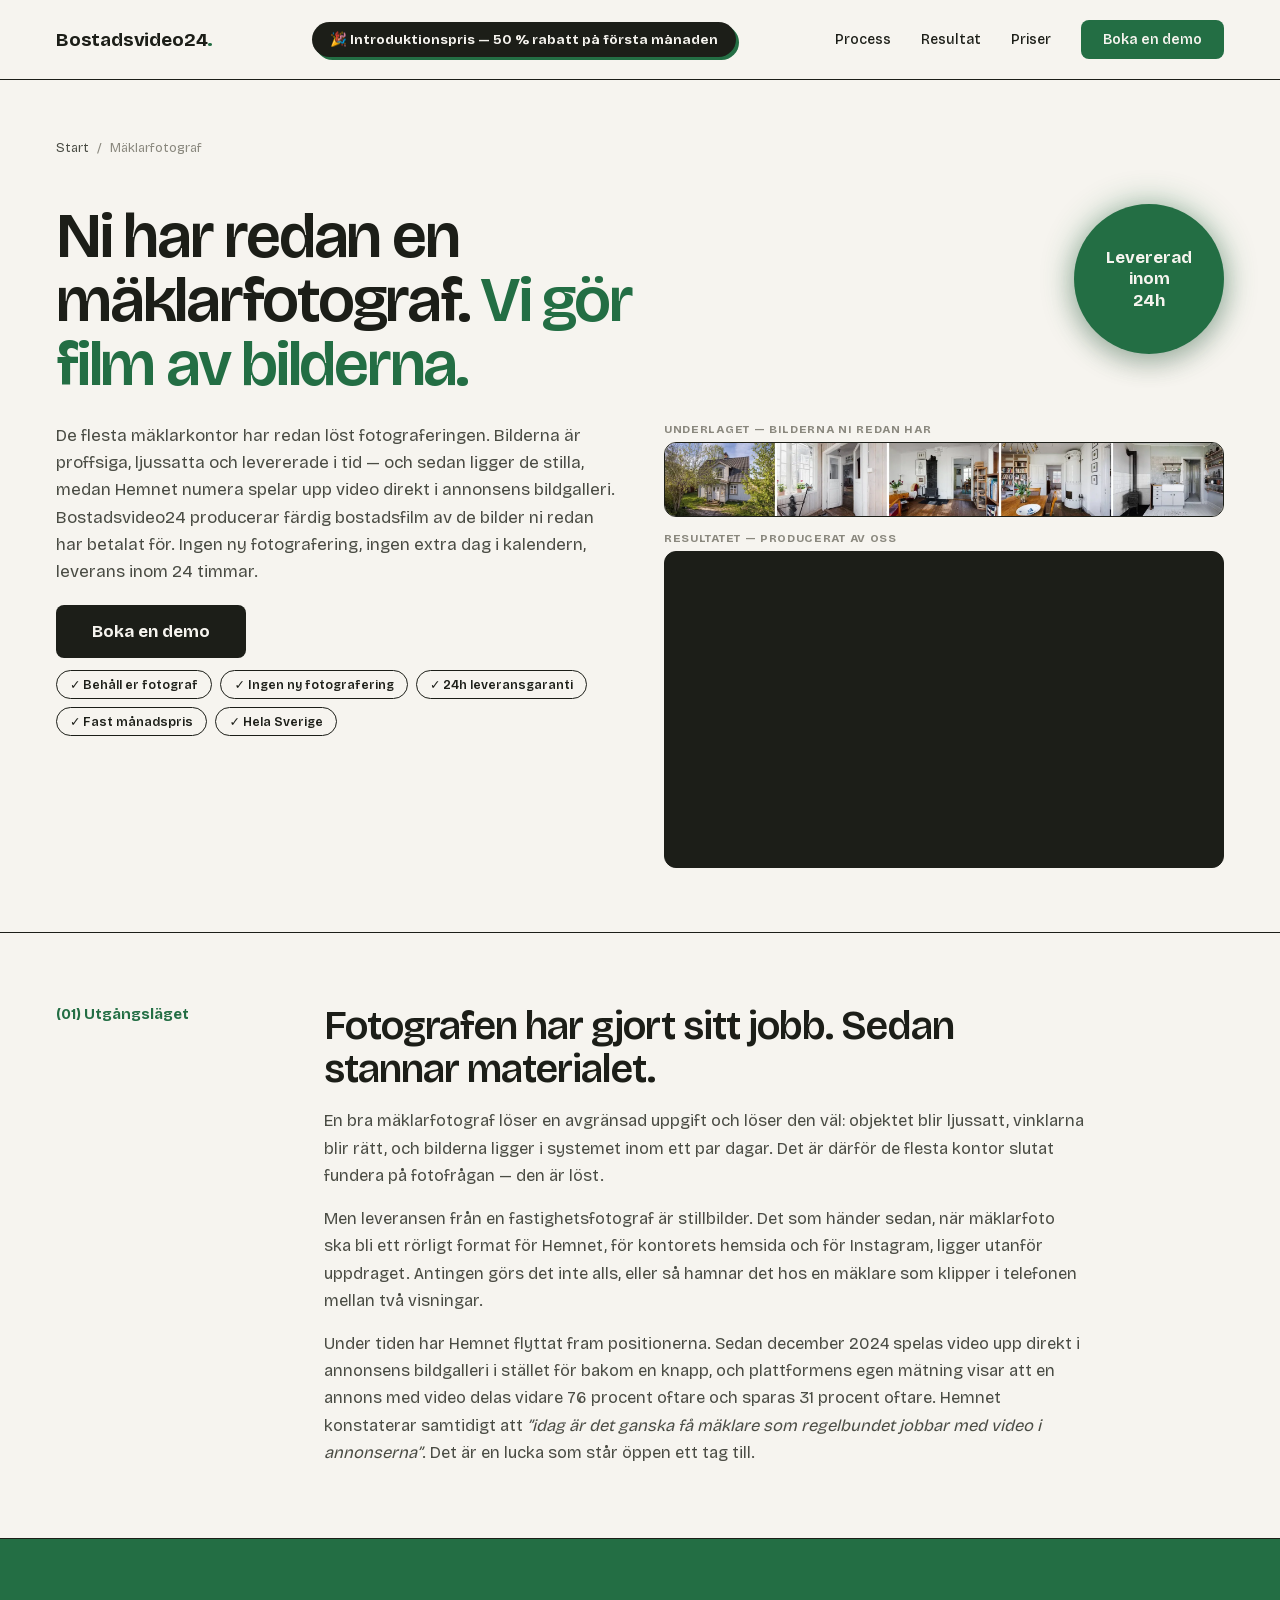
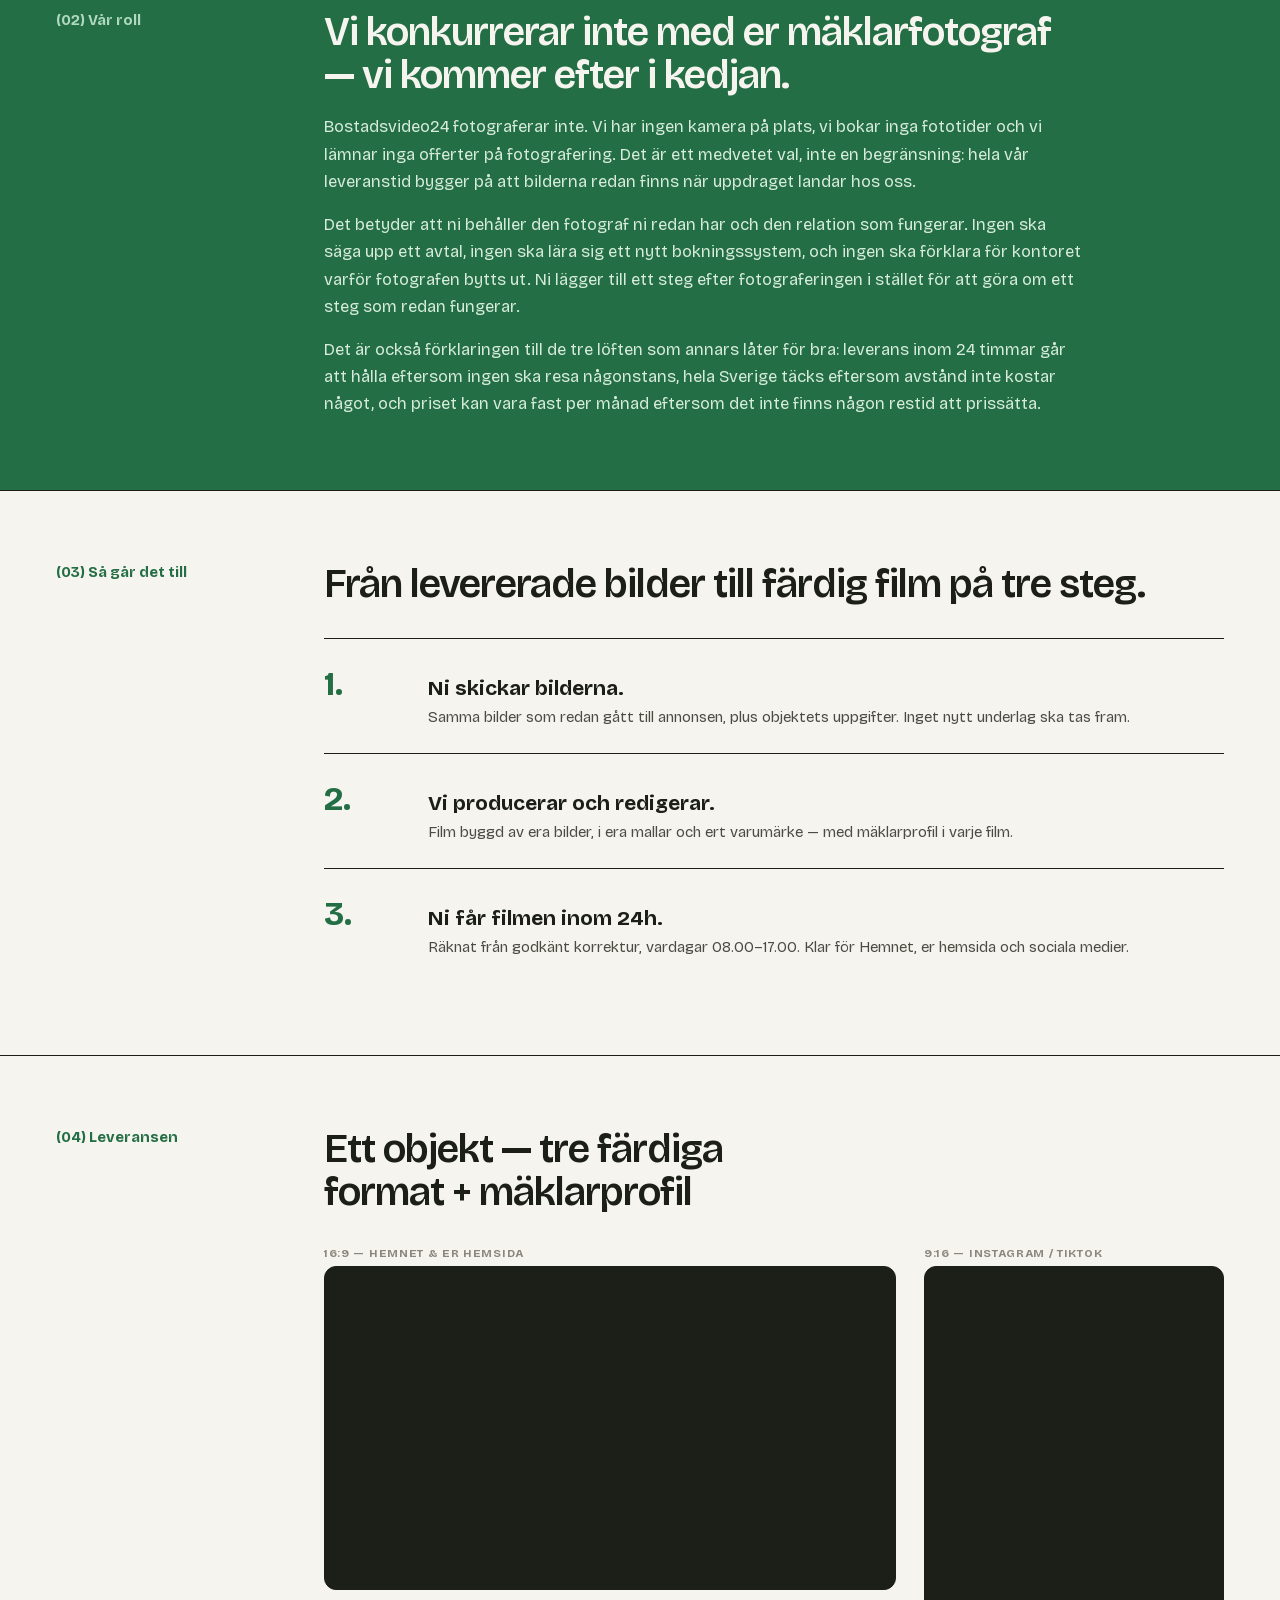
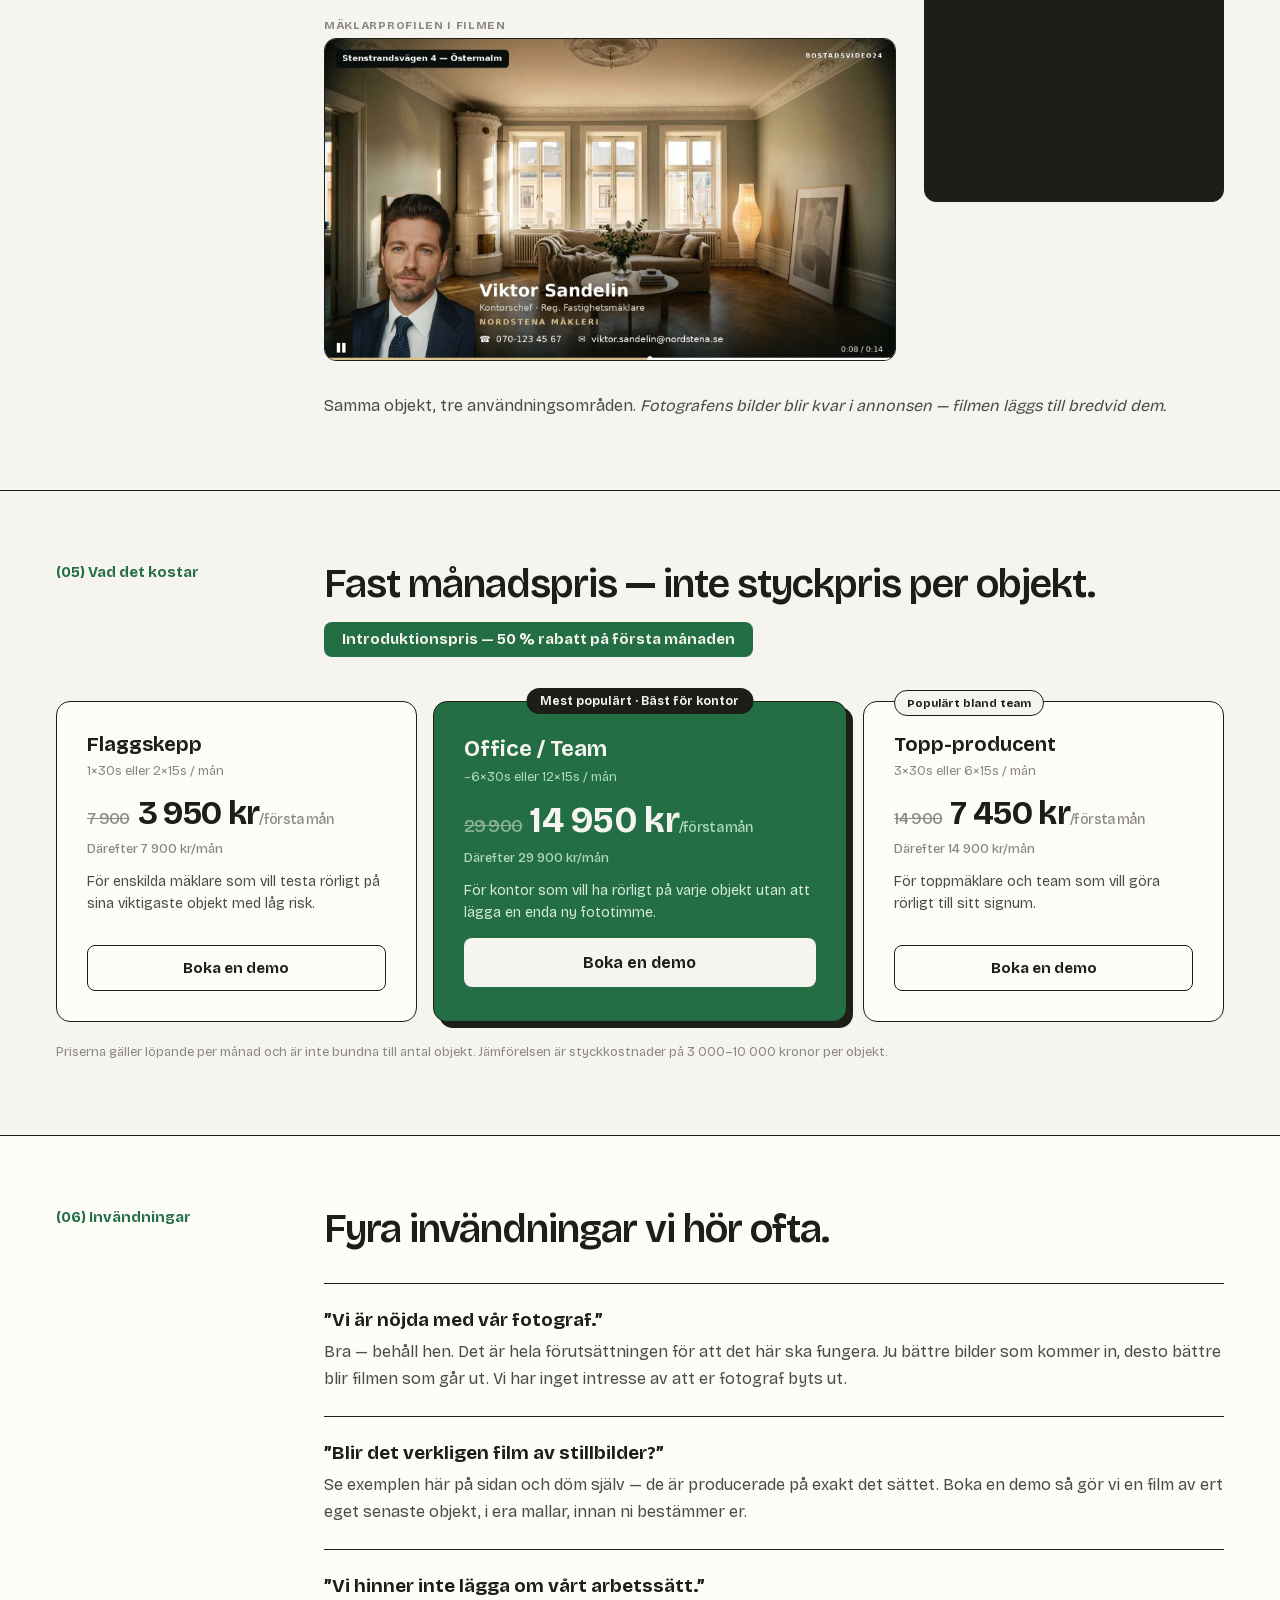
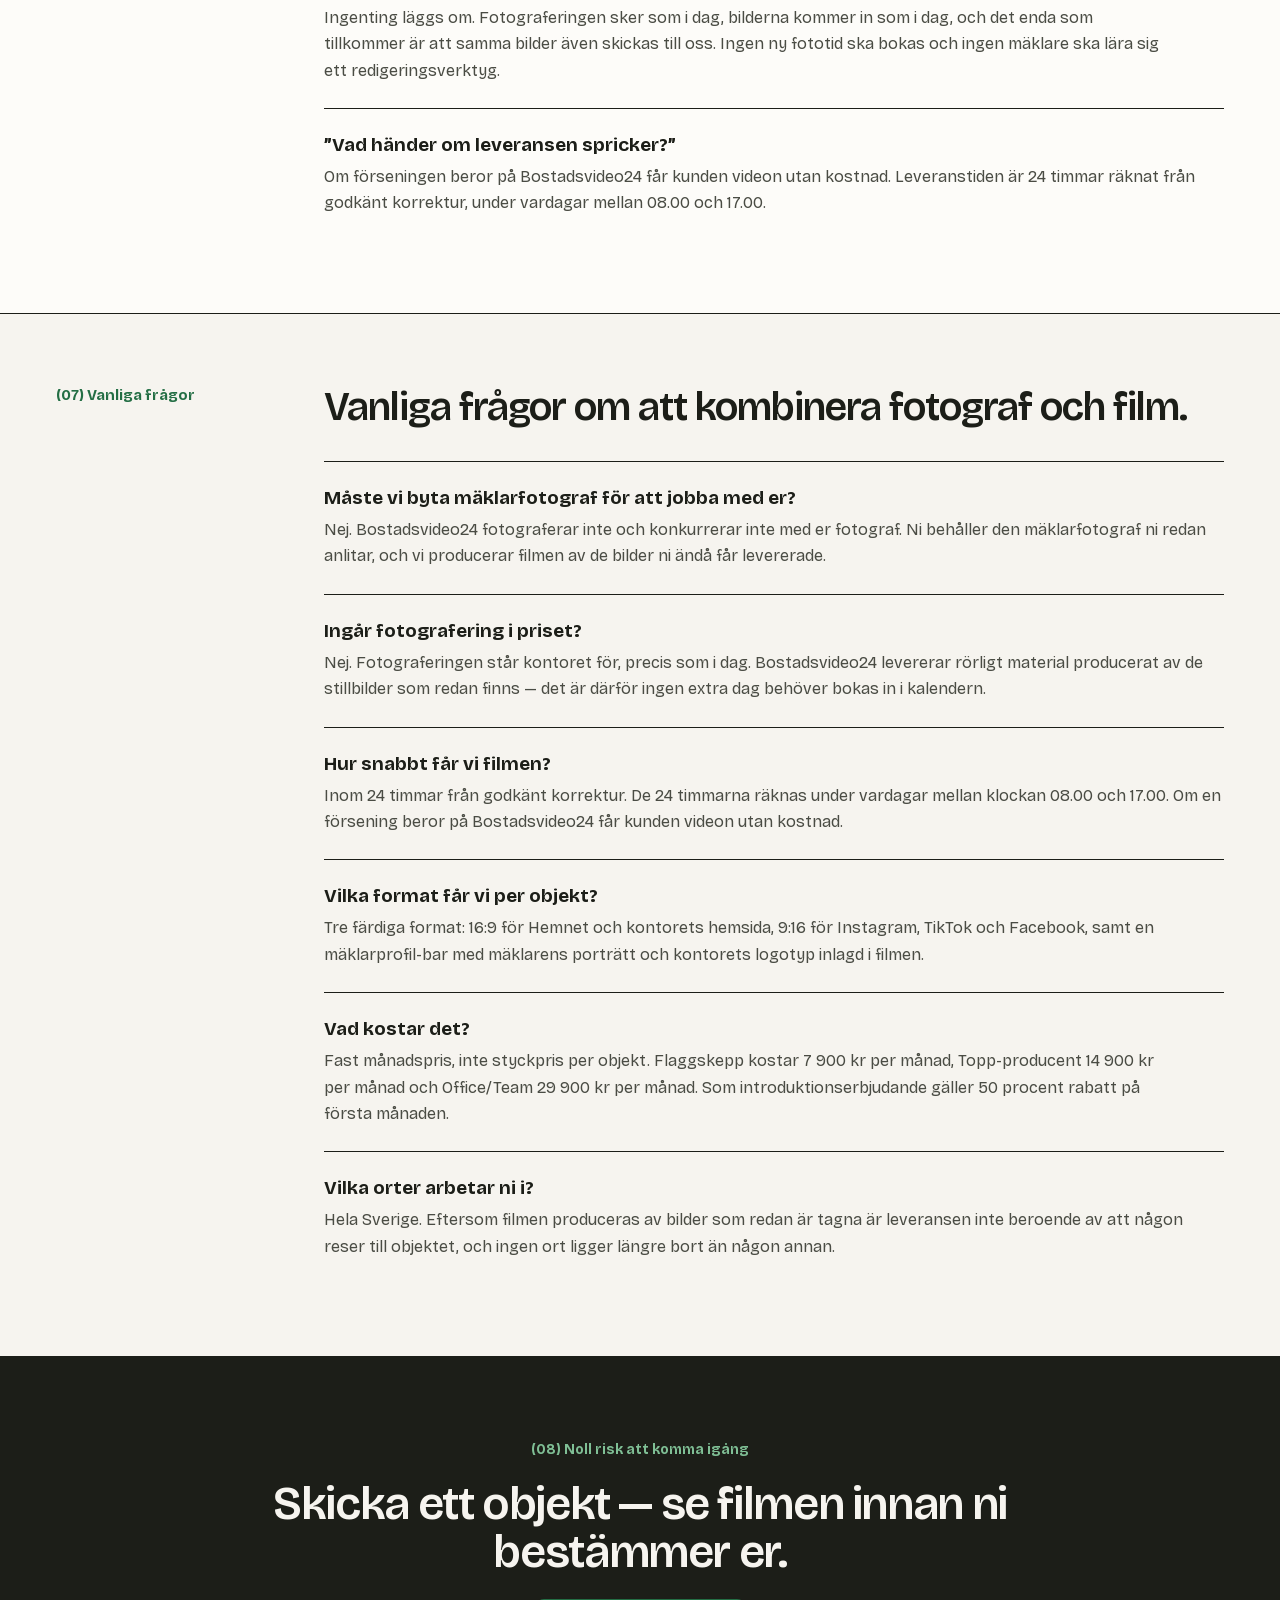
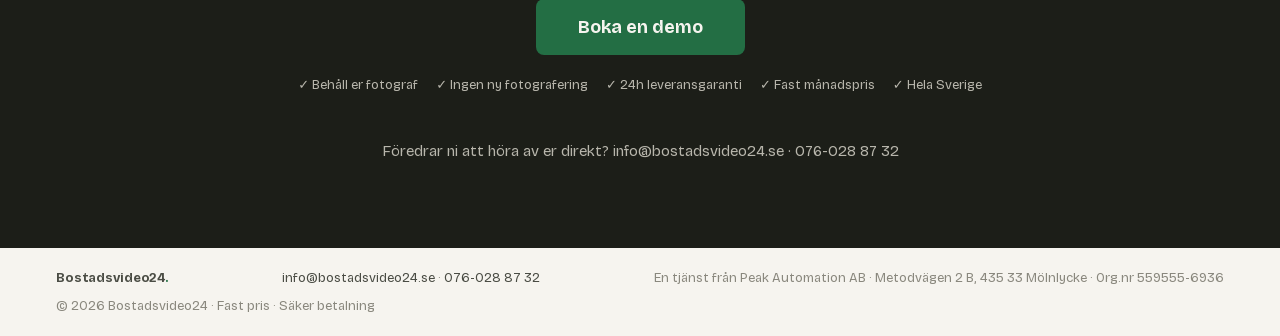
==== maklarfotograf.html @ 765101f7 "SEO- och AI-synlighetsarbete: upptäckbarhet, strukturerad data, ny tjänstesida Underlag: rapport 1-5" ====
<!DOCTYPE html>
<html lang="sv">
<head>
<meta charset="utf-8">
<meta name="viewport" content="width=device-width, initial-scale=1">
<title>Mäklarfotograf? Vi gör film av era bilder | Bostadsvideo24</title>
<meta name="description" content="Ni har redan en mäklarfotograf. Bostadsvideo24 gör färdig bostadsfilm av bilderna inom 24 timmar — 16:9 för Hemnet och 9:16 för sociala medier. Fast månadspris.">
<link rel="canonical" href="https://www.bostadsvideo24.se/maklarfotograf">
<meta property="og:type" content="website">
<meta property="og:locale" content="sv_SE">
<meta property="og:site_name" content="Bostadsvideo24">
<meta property="og:url" content="https://www.bostadsvideo24.se/maklarfotograf">
<meta property="og:title" content="Mäklarfotograf? Vi gör film av era bilder | Bostadsvideo24">
<meta property="og:description" content="Ni har redan en mäklarfotograf. Vi gör färdig bostadsfilm av bilderna inom 24 timmar — utan ny fotografering.">
<meta property="og:image" content="https://www.bostadsvideo24.se/assets/img/og.jpg">
<meta property="og:image:width" content="1200">
<meta property="og:image:height" content="630">
<meta property="og:image:alt" content="Bostadsvideo24 — bostadsvideo på 24 timmar, ert externa videoteam för mäklarkontor">
<meta name="twitter:card" content="summary_large_image">
<meta name="twitter:title" content="Mäklarfotograf? Vi gör film av era bilder | Bostadsvideo24">
<meta name="twitter:description" content="Ni har redan en mäklarfotograf. Vi gör färdig bostadsfilm av bilderna inom 24 timmar — utan ny fotografering.">
<meta name="twitter:image" content="https://www.bostadsvideo24.se/assets/img/og.jpg">
<link rel="icon" href="data:image/svg+xml,%3Csvg xmlns='http://www.w3.org/2000/svg' viewBox='0 0 32 32'%3E%3Crect width='32' height='32' rx='8' fill='%232e7d4f'/%3E%3Ctext x='16' y='22' font-family='sans-serif' font-size='14' font-weight='700' fill='%23f6f4ef' text-anchor='middle'%3E24%3C/text%3E%3C/svg%3E">
<link rel="preload" href="assets/fonts/bricolage-grotesque-latin.woff2" as="font" type="font/woff2" crossorigin>
<link rel="stylesheet" href="assets/css/style.css">
<script type="text/javascript">
(function (C, A, L) { let p = function (a, ar) { a.q.push(ar); }; let d = C.document; C.Cal = C.Cal || function () { let cal = C.Cal; let ar = arguments; if (!cal.loaded) { cal.ns = {}; cal.q = cal.q || []; d.head.appendChild(d.createElement("script")).src = A; cal.loaded = true; } if (ar[0] === L) { const api = function () { p(api, arguments); }; const namespace = ar[1]; api.q = api.q || []; if(typeof namespace === "string"){cal.ns[namespace] = cal.ns[namespace] || api;p(cal.ns[namespace], ar);p(cal, ["initNamespace", namespace]);} else p(cal, ar); return;} p(cal, ar); }; })(window, "https://app.cal.com/embed/embed.js", "init");
Cal("init", "strategimote-bostadsvideo24", {origin:"https://app.cal.com"});
Cal.config = Cal.config || {};
Cal.config.forwardQueryParams = true;
Cal.ns["strategimote-bostadsvideo24"]("ui", {"cssVarsPerTheme":{"light":{"cal-brand":"#241d7b"},"dark":{"cal-brand":"#fafafa"}},"hideEventTypeDetails":false,"layout":"month_view"});
</script>

<!--
  SIDANS SYFTE — läs innan du ändrar texten.

  Sidan tävlar om "mäklarfotograf" (50/mån), "fastighetsfotograf" (20),
  "fotograf mäklare" (10) och "mäklarfoto" (10) = 90 sökningar/mån. Högst CPC
  inom hela omfånget (6,09 kr) enligt rapport 2, och den enda bekräftat svaga
  SERP:en med rätt köpare: fem av nio organiska träffar är allmänfotografer
  som säljer bröllop och barnfoto med mäklarfoto som en rad i menyn.

  KRITISKT: Bostadsvideo24 fotograferar inte. Sidan får aldrig påstå
  motsatsen. Hela vinkeln är att kunden BEHÅLLER sin fotograf och att vi
  kommer efter i kedjan. Det är det som gör att vi kan ranka på ordet utan
  att bygga en tratt mot en tjänst som inte finns.
-->
<script type="application/ld+json">
{
  "@context": "https://schema.org",
  "@graph": [
    {
      "@type": "WebPage",
      "@id": "https://www.bostadsvideo24.se/maklarfotograf#webpage",
      "url": "https://www.bostadsvideo24.se/maklarfotograf",
      "name": "Mäklarfotograf? Vi gör film av era bilder",
      "description": "Bostadsvideo24 producerar bostadsfilm av de bilder mäklarkontorets egen fotograf redan levererat. Ingen ny fotografering, leverans inom 24 timmar.",
      "isPartOf": { "@id": "https://www.bostadsvideo24.se/#website" },
      "about": { "@id": "https://www.bostadsvideo24.se/maklarfotograf#service" },
      "inLanguage": "sv-SE"
    },
    {
      "@type": "BreadcrumbList",
      "@id": "https://www.bostadsvideo24.se/maklarfotograf#breadcrumb",
      "itemListElement": [
        { "@type": "ListItem", "position": 1, "name": "Start", "item": "https://www.bostadsvideo24.se/" },
        { "@type": "ListItem", "position": 2, "name": "Mäklarfotograf", "item": "https://www.bostadsvideo24.se/maklarfotograf" }
      ]
    },
    {
      "@type": "Service",
      "@id": "https://www.bostadsvideo24.se/maklarfotograf#service",
      "name": "Bostadsfilm av befintliga mäklarbilder",
      "serviceType": "Videoproduktion från stillbilder för mäklarkontor",
      "description": "Bostadsvideo24 producerar färdig bostadsfilm av de professionella stillbilder mäklarkontorets egen mäklarfotograf redan levererat. Ingen ny fotografering krävs och kontoret behåller sin nuvarande fotograf. Leverans inom 24 timmar i tre format: 16:9 för Hemnet och hemsida, 9:16 för Instagram, TikTok och Facebook, samt mäklarprofil i filmen.",
      "provider": { "@id": "https://www.bostadsvideo24.se/#organization" },
      "areaServed": { "@type": "Country", "name": "Sverige" },
      "audience": { "@type": "BusinessAudience", "name": "Mäklarkontor och fastighetsmäklare" }
    },
    {
      "@type": "FAQPage",
      "@id": "https://www.bostadsvideo24.se/maklarfotograf#faq",
      "isPartOf": { "@id": "https://www.bostadsvideo24.se/maklarfotograf#webpage" },
      "mainEntity": [
        {
          "@type": "Question",
          "name": "Måste vi byta mäklarfotograf för att jobba med er?",
          "acceptedAnswer": {
            "@type": "Answer",
            "text": "Nej. Bostadsvideo24 fotograferar inte och konkurrerar inte med er fotograf. Ni behåller den mäklarfotograf ni redan anlitar, och vi producerar filmen av de bilder ni ändå får levererade."
          }
        },
        {
          "@type": "Question",
          "name": "Ingår fotografering i priset?",
          "acceptedAnswer": {
            "@type": "Answer",
            "text": "Nej. Fotograferingen står kontoret för, precis som i dag. Bostadsvideo24 levererar rörligt material producerat av de stillbilder som redan finns — det är därför ingen extra dag behöver bokas in i kalendern."
          }
        },
        {
          "@type": "Question",
          "name": "Hur snabbt får vi filmen?",
          "acceptedAnswer": {
            "@type": "Answer",
            "text": "Inom 24 timmar från godkänt korrektur. De 24 timmarna räknas under vardagar mellan klockan 08.00 och 17.00. Om en försening beror på Bostadsvideo24 får kunden videon utan kostnad."
          }
        },
        {
          "@type": "Question",
          "name": "Vilka format får vi per objekt?",
          "acceptedAnswer": {
            "@type": "Answer",
            "text": "Tre färdiga format: 16:9 för Hemnet och kontorets hemsida, 9:16 för Instagram, TikTok och Facebook, samt en mäklarprofil-bar med mäklarens porträtt och kontorets logotyp inlagd i filmen."
          }
        },
        {
          "@type": "Question",
          "name": "Vad kostar det?",
          "acceptedAnswer": {
            "@type": "Answer",
            "text": "Fast månadspris, inte styckpris per objekt. Flaggskepp kostar 7 900 kr per månad, Topp-producent 14 900 kr per månad och Office/Team 29 900 kr per månad. Som introduktionserbjudande gäller 50 procent rabatt på första månaden."
          }
        },
        {
          "@type": "Question",
          "name": "Vilka orter arbetar ni i?",
          "acceptedAnswer": {
            "@type": "Answer",
            "text": "Hela Sverige. Eftersom filmen produceras av bilder som redan är tagna är leveransen inte beroende av att någon reser till objektet, och ingen ort ligger längre bort än någon annan."
          }
        }
      ]
    }
  ]
}
</script>
</head>
<body>

<div class="page">

  <nav class="nav">
    <a href="/" class="logo">Bostadsvideo24<span class="logo-dot">.</span></a>
    <a href="/#priser" class="nav-banner">🎉 Introduktionspris — 50 % rabatt på första månaden</a>
    <div class="nav-links">
      <a href="/#process">Process</a><a href="/#resultat">Resultat</a><a href="/#priser">Priser</a>
      <a href="#boka" class="btn-nav"
         data-cal-link="stefan-vikstrom-peakmarketing/strategimote-bostadsvideo24"
         data-cal-namespace="strategimote-bostadsvideo24"
         data-cal-config='{"layout":"month_view","useSlotsViewOnSmallScreen":"true"}'>Boka en demo</a>
    </div>
  </nav>

  <!-- Hero -->
  <header class="hero">
    <div class="hero-inner">
      <nav class="crumbs" aria-label="Brödsmulor">
        <a href="/">Start</a> <span aria-hidden="true">/</span> <span>Mäklarfotograf</span>
      </nav>
      <div class="hero-top">
        <h1>Ni har redan en mäklarfotograf. <em>Vi gör film av bilderna.</em></h1>
        <div class="badge-24h">Levererad<br>inom<br>24h</div>
      </div>
      <div class="hero-grid">
        <div class="hero-copy">
          <p class="hero-lead">De flesta mäklarkontor har redan löst fotograferingen. Bilderna är proffsiga, ljussatta och levererade i tid — och sedan ligger de stilla, medan Hemnet numera spelar upp video direkt i annonsens bildgalleri. Bostadsvideo24 producerar färdig bostadsfilm av de bilder ni redan har betalat för. Ingen ny fotografering, ingen extra dag i kalendern, leverans inom 24 timmar.</p>
          <div class="hero-cta">
            <a href="#boka" class="btn-primary"
               data-cal-link="stefan-vikstrom-peakmarketing/strategimote-bostadsvideo24"
               data-cal-namespace="strategimote-bostadsvideo24"
               data-cal-config='{"layout":"month_view","useSlotsViewOnSmallScreen":"true"}'>Boka en demo</a>
            <div class="chip-row">
              <span class="chip">✓ Behåll er fotograf</span>
              <span class="chip">✓ Ingen ny fotografering</span>
              <span class="chip">✓ 24h leveransgaranti</span>
              <span class="chip">✓ Fast månadspris</span>
              <span class="chip">✓ Hela Sverige</span>
            </div>
          </div>
        </div>
        <div class="hero-media">
          <div class="media-stack">
            <span class="media-label">Underlaget — bilderna ni redan har</span>
            <picture>
              <source srcset="assets/img/stillbilder-underlag.webp" type="image/webp">
              <img src="assets/img/stillbilder-underlag.jpg" alt="Stillbilder från en mäklarfotograf, underlaget videon skapas av" class="media-img" width="3048" height="400" fetchpriority="high" decoding="async">
            </picture>
          </div>
          <div class="media-stack">
            <span class="media-label">Resultatet — producerat av oss</span>
            <div class="media-frame">
              <iframe src="https://iframe.mediadelivery.net/embed/699355/479fa1cf-1cf2-4050-913b-e73dc4c1669e" allow="autoplay; fullscreen; picture-in-picture; encrypted-media" allowfullscreen title="Bostadsfilm producerad av stillbilder — exempel" loading="lazy"></iframe>
            </div>
          </div>
        </div>
      </div>
    </div>
  </header>

  <!-- (01) Utgångsläget -->
  <section class="section section-grid">
    <span class="section-label">(01) Utgångsläget</span>
    <div class="section-body">
      <h2>Fotografen har gjort sitt jobb. Sedan stannar materialet.</h2>
      <p class="section-text">En bra mäklarfotograf löser en avgränsad uppgift och löser den väl: objektet blir ljussatt, vinklarna blir rätt, och bilderna ligger i systemet inom ett par dagar. Det är därför de flesta kontor slutat fundera på fotofrågan — den är löst.</p>
      <p class="section-text">Men leveransen från en fastighetsfotograf är stillbilder. Det som händer sedan, när mäklarfoto ska bli ett rörligt format för Hemnet, för kontorets hemsida och för Instagram, ligger utanför uppdraget. Antingen görs det inte alls, eller så hamnar det hos en mäklare som klipper i telefonen mellan två visningar.</p>
      <p class="section-text">Under tiden har Hemnet flyttat fram positionerna. Sedan december 2024 spelas video upp direkt i annonsens bildgalleri i stället för bakom en knapp, och plattformens egen mätning visar att en annons med video delas vidare 76 procent oftare och sparas 31 procent oftare. Hemnet konstaterar samtidigt att <em>”idag är det ganska få mäklare som regelbundet jobbar med video i annonserna”</em>. Det är en lucka som står öppen ett tag till.</p>
    </div>
  </section>

  <!-- (02) Vår roll -->
  <section class="section section-grid section--solution">
    <span class="section-label">(02) Vår roll</span>
    <div class="section-body">
      <h2>Vi konkurrerar inte med er mäklarfotograf — vi kommer efter i kedjan.</h2>
      <p class="section-text">Bostadsvideo24 fotograferar inte. Vi har ingen kamera på plats, vi bokar inga fototider och vi lämnar inga offerter på fotografering. Det är ett medvetet val, inte en begränsning: hela vår leveranstid bygger på att bilderna redan finns när uppdraget landar hos oss.</p>
      <p class="section-text">Det betyder att ni behåller den fotograf ni redan har och den relation som fungerar. Ingen ska säga upp ett avtal, ingen ska lära sig ett nytt bokningssystem, och ingen ska förklara för kontoret varför fotografen bytts ut. Ni lägger till ett steg efter fotograferingen i stället för att göra om ett steg som redan fungerar.</p>
      <p class="section-text">Det är också förklaringen till de tre löften som annars låter för bra: leverans inom 24 timmar går att hålla eftersom ingen ska resa någonstans, hela Sverige täcks eftersom avstånd inte kostar något, och priset kan vara fast per månad eftersom det inte finns någon restid att prissätta.</p>
    </div>
  </section>

  <!-- (03) Så går det till -->
  <section id="process" class="section">
    <div class="section-grid">
      <span class="section-label">(03) Så går det till</span>
      <div class="steps">
        <h2>Från levererade bilder till färdig film på tre steg.</h2>
        <div>
          <div class="step"><span class="step-num">1.</span><div><h3>Ni skickar bilderna.</h3><p>Samma bilder som redan gått till annonsen, plus objektets uppgifter. Inget nytt underlag ska tas fram.</p></div></div>
          <div class="step"><span class="step-num">2.</span><div><h3>Vi producerar och redigerar.</h3><p>Film byggd av era bilder, i era mallar och ert varumärke — med mäklarprofil i varje film.</p></div></div>
          <div class="step"><span class="step-num">3.</span><div><h3>Ni får filmen inom 24h.</h3><p>Räknat från godkänt korrektur, vardagar 08.00–17.00. Klar för Hemnet, er hemsida och sociala medier.</p></div></div>
        </div>
      </div>
    </div>
  </section>

  <!-- (04) Leveransen -->
  <section class="section">
    <div class="section-grid">
      <span class="section-label">(04) Leveransen</span>
      <div class="kit-body">
        <h2>Ett objekt — tre färdiga format + mäklarprofil</h2>
        <div class="kit-grid">
          <div class="kit-col">
            <div class="media-stack">
              <span class="media-label">16:9 — Hemnet &amp; er hemsida</span>
              <div class="media-frame">
                <iframe src="https://iframe.mediadelivery.net/embed/699355/479fa1cf-1cf2-4050-913b-e73dc4c1669e" allow="autoplay; fullscreen; picture-in-picture; encrypted-media" allowfullscreen title="16:9 — Hemnet och hemsida" loading="lazy"></iframe>
              </div>
            </div>
            <div class="media-stack">
              <span class="media-label">Mäklarprofilen i filmen</span>
              <picture>
                <source srcset="assets/img/maklarprofil-exempel.webp" type="image/webp">
                <img src="assets/img/maklarprofil-exempel.jpg" alt="Mäklarprofil i videon — exempel med profil-bar" class="media-img" width="1920" height="1080" loading="lazy" decoding="async">
              </picture>
            </div>
          </div>
          <div class="media-stack">
            <span class="media-label">9:16 — Instagram / TikTok</span>
            <div class="media-frame media-frame--vertical">
              <iframe src="https://iframe.mediadelivery.net/embed/699355/17a2db2c-a9d0-4f64-8f5c-353f22dd0bba" allow="autoplay; fullscreen; picture-in-picture; encrypted-media" allowfullscreen title="9:16 — Instagram och TikTok" loading="lazy"></iframe>
            </div>
          </div>
        </div>
        <p class="kit-note">Samma objekt, tre användningsområden. <em>Fotografens bilder blir kvar i annonsen — filmen läggs till bredvid dem.</em></p>
      </div>
    </div>
  </section>

  <!-- (05) Priser -->
  <section id="priser" class="section">
    <div class="section-grid pricing-head">
      <span class="section-label">(05) Vad det kostar</span>
      <h2>Fast månadspris — inte styckpris per objekt.<br><span class="offer-pill">Introduktionspris — 50 % rabatt på första månaden</span></h2>
    </div>
    <div class="pricing-grid">
      <div class="price-card">
        <div><h3>Flaggskepp</h3><span class="price-sub">1×30s eller 2×15s / mån</span></div>
        <div class="price-value"><span class="price-old">7 900</span>3 950 kr<span class="price-period">/första mån</span></div>
        <p class="price-then">Därefter 7 900 kr/mån</p>
        <p class="price-desc">För enskilda mäklare som vill testa rörligt på sina viktigaste objekt med låg risk.</p>
        <a href="#boka" class="btn-outline"
           data-cal-link="stefan-vikstrom-peakmarketing/strategimote-bostadsvideo24"
           data-cal-namespace="strategimote-bostadsvideo24"
           data-cal-config='{"layout":"month_view","useSlotsViewOnSmallScreen":"true"}'>Boka en demo</a>
      </div>
      <div class="price-card price-card--featured">
        <span class="featured-tag">Mest populärt · Bäst för kontor</span>
        <div><h3>Office / Team</h3><span class="price-sub">~6×30s eller 12×15s / mån</span></div>
        <div class="price-value"><span class="price-old">29 900</span>14 950 kr<span class="price-period">/första mån</span></div>
        <p class="price-then">Därefter 29 900 kr/mån</p>
        <p class="price-desc">För kontor som vill ha rörligt på varje objekt utan att lägga en enda ny fototimme.</p>
        <a href="#boka" class="btn-featured"
           data-cal-link="stefan-vikstrom-peakmarketing/strategimote-bostadsvideo24"
           data-cal-namespace="strategimote-bostadsvideo24"
           data-cal-config='{"layout":"month_view","useSlotsViewOnSmallScreen":"true"}'>Boka en demo</a>
      </div>
      <div class="price-card">
        <span class="price-tag">Populärt bland team</span>
        <div><h3>Topp-producent</h3><span class="price-sub">3×30s eller 6×15s / mån</span></div>
        <div class="price-value"><span class="price-old">14 900</span>7 450 kr<span class="price-period">/första mån</span></div>
        <p class="price-then">Därefter 14 900 kr/mån</p>
        <p class="price-desc">För toppmäklare och team som vill göra rörligt till sitt signum.</p>
        <a href="#boka" class="btn-outline"
           data-cal-link="stefan-vikstrom-peakmarketing/strategimote-bostadsvideo24"
           data-cal-namespace="strategimote-bostadsvideo24"
           data-cal-config='{"layout":"month_view","useSlotsViewOnSmallScreen":"true"}'>Boka en demo</a>
      </div>
    </div>
    <p class="stats-source">Priserna gäller löpande per månad och är inte bundna till antal objekt. Jämförelsen är styckkostnader på 3 000–10 000 kronor per objekt.</p>
  </section>

  <!-- (06) Invändningar -->
  <section class="section section--card-bg">
    <div class="section-grid">
      <span class="section-label">(06) Invändningar</span>
      <div class="faq">
        <h2>Fyra invändningar vi hör ofta.</h2>
        <div>
          <div class="faq-item">
            <h3>”Vi är nöjda med vår fotograf.”</h3>
            <p>Bra — behåll hen. Det är hela förutsättningen för att det här ska fungera. Ju bättre bilder som kommer in, desto bättre blir filmen som går ut. Vi har inget intresse av att er fotograf byts ut.</p>
          </div>
          <div class="faq-item">
            <h3>”Blir det verkligen film av stillbilder?”</h3>
            <p>Se exemplen här på sidan och döm själv — de är producerade på exakt det sättet. Boka en demo så gör vi en film av ert eget senaste objekt, i era mallar, innan ni bestämmer er.</p>
          </div>
          <div class="faq-item">
            <h3>”Vi hinner inte lägga om vårt arbetssätt.”</h3>
            <p>Ingenting läggs om. Fotograferingen sker som i dag, bilderna kommer in som i dag, och det enda som tillkommer är att samma bilder även skickas till oss. Ingen ny fototid ska bokas och ingen mäklare ska lära sig ett redigeringsverktyg.</p>
          </div>
          <div class="faq-item">
            <h3>”Vad händer om leveransen spricker?”</h3>
            <p>Om förseningen beror på Bostadsvideo24 får kunden videon utan kostnad. Leveranstiden är 24 timmar räknat från godkänt korrektur, under vardagar mellan 08.00 och 17.00.</p>
          </div>
        </div>
      </div>
    </div>
  </section>

  <!-- (07) Vanliga frågor -->
  <section id="fragor" class="section">
    <div class="section-grid">
      <span class="section-label">(07) Vanliga frågor</span>
      <div class="faq">
        <h2>Vanliga frågor om att kombinera fotograf och film.</h2>
        <div>
          <div class="faq-item">
            <h3>Måste vi byta mäklarfotograf för att jobba med er?</h3>
            <p>Nej. Bostadsvideo24 fotograferar inte och konkurrerar inte med er fotograf. Ni behåller den mäklarfotograf ni redan anlitar, och vi producerar filmen av de bilder ni ändå får levererade.</p>
          </div>
          <div class="faq-item">
            <h3>Ingår fotografering i priset?</h3>
            <p>Nej. Fotograferingen står kontoret för, precis som i dag. Bostadsvideo24 levererar rörligt material producerat av de stillbilder som redan finns — det är därför ingen extra dag behöver bokas in i kalendern.</p>
          </div>
          <div class="faq-item">
            <h3>Hur snabbt får vi filmen?</h3>
            <p>Inom 24 timmar från godkänt korrektur. De 24 timmarna räknas under vardagar mellan klockan 08.00 och 17.00. Om en försening beror på Bostadsvideo24 får kunden videon utan kostnad.</p>
          </div>
          <div class="faq-item">
            <h3>Vilka format får vi per objekt?</h3>
            <p>Tre färdiga format: 16:9 för Hemnet och kontorets hemsida, 9:16 för Instagram, TikTok och Facebook, samt en mäklarprofil-bar med mäklarens porträtt och kontorets logotyp inlagd i filmen.</p>
          </div>
          <div class="faq-item">
            <h3>Vad kostar det?</h3>
            <p>Fast månadspris, inte styckpris per objekt. Flaggskepp kostar 7 900 kr per månad, Topp-producent 14 900 kr per månad och Office/Team 29 900 kr per månad. Som introduktionserbjudande gäller 50 procent rabatt på första månaden.</p>
          </div>
          <div class="faq-item">
            <h3>Vilka orter arbetar ni i?</h3>
            <p>Hela Sverige. Eftersom filmen produceras av bilder som redan är tagna är leveransen inte beroende av att någon reser till objektet, och ingen ort ligger längre bort än någon annan.</p>
          </div>
        </div>
      </div>
    </div>
  </section>

  <!-- (08) Avslutande CTA -->
  <section id="boka" class="final-cta">
    <div class="final-cta-inner">
      <span class="section-label">(08) Noll risk att komma igång</span>
      <h2>Skicka ett objekt — se filmen innan ni bestämmer er.</h2>
      <a href="#boka" class="btn-cta"
         data-cal-link="stefan-vikstrom-peakmarketing/strategimote-bostadsvideo24"
         data-cal-namespace="strategimote-bostadsvideo24"
         data-cal-config='{"layout":"month_view","useSlotsViewOnSmallScreen":"true"}'>Boka en demo</a>
      <div class="cta-chips">
        <span>✓ Behåll er fotograf</span><span>✓ Ingen ny fotografering</span><span>✓ 24h leveransgaranti</span><span>✓ Fast månadspris</span><span>✓ Hela Sverige</span>
      </div>
      <p class="cta-fallback">
        Föredrar ni att höra av er direkt?
        <a href="mailto:info@bostadsvideo24.se">info@bostadsvideo24.se</a>
        · <a href="tel:+46760288732">076-028 87 32</a>
      </p>
    </div>
  </section>

  <footer class="footer">
    <span class="logo"><a href="/">Bostadsvideo24<span class="logo-dot">.</span></a></span>
    <span><a href="mailto:info@bostadsvideo24.se">info@bostadsvideo24.se</a> · <a href="tel:+46760288732">076-028 87 32</a></span>
    <span>En tjänst från Peak Automation AB · Metodvägen 2 B, 435 33 Mölnlycke · Org.nr 559555-6936</span>
    <span>© 2026 Bostadsvideo24 · Fast pris · Säker betalning</span>
  </footer>

</div>

</body>
</html>
---- assets/css/style.css ----
/* ============================================================
   Bostadsvideo24 — Landningssida
   Implementerad från Claude Design: "Bostadsvideo24 Landningssida 1c"
   ============================================================ */

/* ---------- Typsnitt (lokalt, variabelt 200–800) ---------- */
@font-face {
  font-family: 'Bricolage Grotesque';
  font-style: normal;
  font-weight: 200 800;
  font-stretch: 100%;
  font-display: swap;
  src: url("../fonts/bricolage-grotesque-vietnamese.woff2") format('woff2');
  unicode-range: U+0102-0103, U+0110-0111, U+0128-0129, U+0168-0169, U+01A0-01A1, U+01AF-01B0, U+0300-0301, U+0303-0304, U+0308-0309, U+0323, U+0329, U+1EA0-1EF9, U+20AB;
}
@font-face {
  font-family: 'Bricolage Grotesque';
  font-style: normal;
  font-weight: 200 800;
  font-stretch: 100%;
  font-display: swap;
  src: url("../fonts/bricolage-grotesque-latin-ext.woff2") format('woff2');
  unicode-range: U+0100-02BA, U+02BD-02C5, U+02C7-02CC, U+02CE-02D7, U+02DD-02FF, U+0304, U+0308, U+0329, U+1D00-1DBF, U+1E00-1E9F, U+1EF2-1EFF, U+2020, U+20A0-20AB, U+20AD-20C0, U+2113, U+2C60-2C7F, U+A720-A7FF;
}
@font-face {
  font-family: 'Bricolage Grotesque';
  font-style: normal;
  font-weight: 200 800;
  font-stretch: 100%;
  font-display: swap;
  src: url("../fonts/bricolage-grotesque-latin.woff2") format('woff2');
  unicode-range: U+0000-00FF, U+0131, U+0152-0153, U+02BB-02BC, U+02C6, U+02DA, U+02DC, U+0304, U+0308, U+0329, U+2000-206F, U+20AC, U+2122, U+2191, U+2193, U+2212, U+2215, U+FEFF, U+FFFD;
}

/* ---------- Designvariabler ---------- */
:root {
  --bg: #f6f4ef;
  --bg-card: #fdfcf9;
  --ink: #1c1e18;
  --muted: #4a4c44;
  --faint: #8a887e;
  --hairline: #d9d6cc;
  --footer-muted: #b8b6ac;
  --accent: oklch(0.48 0.1 155);
  --accent-deep: oklch(0.42 0.1 155);
  --accent-pale: oklch(0.85 0.06 155);
  --accent-paler: oklch(0.92 0.03 155);
  --accent-palest: oklch(0.94 0.02 155);
  --accent-glow: oklch(0.75 0.09 155);
  --border: 1.5px solid var(--ink);
  --radius: 12px;
}

/* ---------- Bas ---------- */
* { box-sizing: border-box; }
html { scroll-behavior: smooth; }
body {
  margin: 0;
  background: var(--bg);
  font-family: 'Bricolage Grotesque', system-ui, sans-serif;
  color: var(--ink);
}
a { color: inherit; text-decoration: none; }
a:hover { opacity: .85; }
img { max-width: 100%; height: auto; }

.page { max-width: 1280px; margin: 0 auto; background: var(--bg); }

/* ---------- Nav ---------- */
.nav {
  display: flex; align-items: center; justify-content: space-between;
  padding: 20px 56px; border-bottom: var(--border); gap: 16px; flex-wrap: wrap;
}
.logo { font-weight: 700; font-size: 19px; letter-spacing: -0.01em; }
.logo-dot { color: var(--accent); }
.nav-links { display: flex; align-items: center; gap: 30px; font-size: 14px; font-weight: 500; }
.btn-nav {
  background: var(--accent); color: var(--bg);
  padding: 11px 22px; border-radius: 8px; font-weight: 600;
}
.nav-banner {
  background: var(--ink); color: var(--bg);
  padding: 9px 18px; border-radius: 99px;
  font-size: 13.5px; font-weight: 700; white-space: nowrap;
  box-shadow: 3px 3px 0 var(--accent);
}
.nav-banner:hover {
  opacity: 1; transform: translate(1px, 1px);
  box-shadow: 2px 2px 0 var(--accent);
}
@media (max-width: 1180px) {
  .nav-banner { order: 1; flex-basis: 100%; text-align: center; white-space: normal; }
}

/* ---------- Knappar & chips ---------- */
.btn-primary {
  align-self: flex-start; background: var(--ink); color: var(--bg);
  padding: 16px 36px; border-radius: 8px; font-weight: 700; font-size: 17px;
  transition: background .18s ease;
}
.btn-primary:hover { background: var(--accent); opacity: 1; }
.chip {
  border: 1px solid var(--ink); border-radius: 99px;
  padding: 6px 13px; font-size: 12.5px; font-weight: 600;
}

/* ---------- Hero ---------- */
.hero { padding: 60px 56px 64px; border-bottom: var(--border); }
.hero-inner { display: flex; flex-direction: column; gap: 26px; }
.hero-top { display: flex; justify-content: space-between; align-items: flex-start; gap: 40px; }
.hero h1 {
  margin: 0; font-size: 64px; line-height: 1.0; letter-spacing: -0.035em;
  font-weight: 600; max-width: 17ch; text-wrap: pretty;
}
.hero h1 em { font-style: normal; color: var(--accent); }
.badge-24h {
  flex: none; width: 150px; height: 150px; border-radius: 99px;
  background: var(--accent); color: var(--bg);
  display: flex; align-items: center; justify-content: center; text-align: center;
  font-size: 17px; font-weight: 700; line-height: 1.25;
  box-shadow: 0 0 32px oklch(0.48 0.1 155 / 0.45), 0 10px 24px rgba(28, 30, 24, 0.18);
  animation: badgeSway 6s ease-in-out infinite;
}
@keyframes badgeSway {
  0% { transform: rotate(-6deg); }
  50% { transform: rotate(10deg); }
  100% { transform: rotate(-6deg); }
}
.hero-grid { display: grid; grid-template-columns: 1fr 1fr; gap: 48px; align-items: start; }
.hero-copy { display: flex; flex-direction: column; gap: 20px; }
.hero-lead { margin: 0; font-size: 17px; line-height: 1.6; color: var(--muted); text-wrap: pretty; }
.hero-cta { display: flex; flex-direction: column; gap: 12px; }
.chip-row { display: flex; flex-wrap: wrap; gap: 8px; }
.hero-proof {
  display: flex; flex-direction: column; gap: 12px;
  border-top: 1px solid var(--hairline); padding-top: 18px;
}
.logo-strip { display: flex; align-items: center; gap: 12px; }
.logo-ph {
  width: 70px; height: 24px; border-radius: 4px;
  background: repeating-linear-gradient(45deg, #e8e5dc 0 8px, #ddd9ce 8px 16px);
}
.ph-note { font-size: 12px; color: var(--faint); font-family: ui-monospace, monospace; }
.proof-link { font-size: 15px; font-weight: 700; color: var(--accent-deep); }
.hero-media { display: flex; flex-direction: column; gap: 14px; }
.media-stack { display: flex; flex-direction: column; gap: 6px; }
.media-label {
  font-size: 11.5px; font-weight: 700; letter-spacing: 0.06em;
  text-transform: uppercase; color: var(--faint);
}
.media-img { width: 100%; height: auto; display: block; border-radius: var(--radius); border: var(--border); }
.media-frame {
  border-radius: var(--radius); overflow: hidden; border: var(--border);
  background: var(--ink); position: relative; padding-top: 56.25%;
}
.media-frame iframe {
  position: absolute; top: 50%; left: 0; width: 100%; height: 133.34%;
  transform: translateY(-50%); border: 0;
}
.media-frame--vertical { padding-top: 177.78%; }
.media-frame--vertical iframe {
  top: 0; height: 100%; transform: none;
}

/* ---------- Sektioner ---------- */
.section { padding: 72px 56px; border-bottom: var(--border); }
.section-grid { display: grid; grid-template-columns: 220px 1fr; gap: 48px; }
.section-label { font-size: 15px; font-weight: 700; color: var(--accent); }
.section h2 {
  margin: 0; font-size: 40px; line-height: 1.08; letter-spacing: -0.025em;
  font-weight: 600; text-wrap: pretty;
}
.section-body { display: flex; flex-direction: column; gap: 16px; max-width: 760px; }
.section-text { margin: 0; font-size: 16.5px; line-height: 1.65; color: var(--muted); text-wrap: pretty; }
[id] { scroll-margin-top: 20px; }

/* Lösningen (grön sektion) */
.section--solution { background: var(--accent); color: var(--bg); }
.section--solution .section-label { color: var(--accent-pale); }
.section--solution .section-text { color: var(--accent-paler); }

/* Ljus kortbakgrund */
.section--card-bg { background: var(--bg-card); }

/* ---------- Kitet ---------- */
.kit-body { display: flex; flex-direction: column; gap: 32px; }
.kit-body h2 { max-width: 20ch; }
.kit-grid { display: grid; grid-template-columns: 1fr 300px; gap: 28px; align-items: start; }
.kit-col { display: flex; flex-direction: column; gap: 28px; }
.kit-note { margin: 0; font-size: 16px; line-height: 1.6; color: var(--muted); }

/* ---------- Siffermur ---------- */
.stats-head { margin-bottom: 44px; }
.stats-grid { display: grid; grid-template-columns: repeat(3, 1fr); gap: 14px; }
.crumbs { font-size: 13px; color: var(--faint); margin-bottom: 22px; display: flex; gap: 8px; }
.crumbs a { color: var(--muted); text-underline-offset: 3px; }
.crumbs a:hover { color: var(--accent-deep); }

.stats-source { margin: 20px 0 0; font-size: 13px; line-height: 1.6; color: var(--faint); }
.stats-source a { color: inherit; text-underline-offset: 3px; }
.stats-source a:hover { color: var(--accent-deep); }
.stat-card {
  border: var(--border); border-radius: var(--radius); padding: 26px;
  display: flex; flex-direction: column; gap: 6px; background: var(--bg-card);
}
.stat-value { font-size: 46px; font-weight: 700; letter-spacing: -0.03em; color: var(--accent-deep); }
.stat-value--text { font-size: 20px; line-height: 1.25; letter-spacing: 0; }
.stat-desc { font-size: 14px; line-height: 1.55; color: var(--muted); }

/* ---------- Process ---------- */
.steps h2 { margin-bottom: 32px; }
.step {
  display: grid; grid-template-columns: 80px 1fr; gap: 24px;
  padding: 24px 0; border-top: var(--border); align-items: baseline;
}
.step-num { font-size: 34px; font-weight: 700; color: var(--accent); }
.step h3 { margin: 0 0 4px; font-size: 21px; font-weight: 700; }
.step p { margin: 0; font-size: 15px; line-height: 1.6; color: var(--muted); }

/* ---------- FAQ ---------- */
.faq h2 { margin-bottom: 32px; }
.faq-item { padding: 24px 0; border-top: var(--border); }
.faq-item h3 { margin: 0 0 8px; font-size: 19px; font-weight: 700; text-wrap: balance; }
.faq-item p { margin: 0; font-size: 16px; line-height: 1.65; color: var(--muted); text-wrap: pretty; }

.cta-fallback { margin: 24px 0 0; font-size: 15px; line-height: 1.6; color: var(--footer-muted); }
.cta-fallback a { color: inherit; text-underline-offset: 3px; }
.cta-fallback a:hover { color: var(--accent-glow); }

/* ---------- Wall of love ---------- */
.wall-head { margin-bottom: 40px; }
.wall-grid { display: grid; grid-template-columns: repeat(3, 1fr); gap: 14px; align-items: start; }
.wall-col { display: flex; flex-direction: column; gap: 14px; }
.ph-block {
  border-radius: var(--radius); border: var(--border);
  background: repeating-linear-gradient(45deg, #e8e5dc 0 12px, #ddd9ce 12px 24px);
  display: flex; align-items: center; justify-content: center; padding: 14px;
}
.ph-block--45 { aspect-ratio: 4 / 5; }
.ph-block--43 { aspect-ratio: 4 / 3; }
.ph-tag {
  font: 500 11px/1.6 ui-monospace, monospace; color: #6a685e;
  background: var(--bg); padding: 6px 10px; border-radius: 6px; text-align: center;
}
.quote-card {
  border: var(--border); border-radius: var(--radius); padding: 22px;
  background: var(--bg); box-shadow: 4px 4px 0 var(--ink);
}
.quote-card p { margin: 0 0 10px; font-size: 15px; line-height: 1.6; }
.quote-attr { font-size: 12px; color: var(--faint); font-family: ui-monospace, monospace; }

/* ---------- Priser ---------- */
.pricing-head { margin-bottom: 44px; }
.offer-pill {
  display: inline-block; margin-top: 16px; font-size: 15px; font-weight: 700;
  letter-spacing: 0; background: var(--accent); color: var(--bg);
  padding: 9px 18px; border-radius: 8px;
}
.pricing-grid { display: grid; grid-template-columns: 1fr 1.15fr 1fr; gap: 16px; align-items: stretch; }
.price-card {
  border: var(--border); border-radius: 14px; padding: 30px;
  background: var(--bg-card); display: flex; flex-direction: column; gap: 14px;
  position: relative;
}
.price-card h3 { margin: 0 0 4px; font-size: 20px; font-weight: 700; }
.price-sub { font-size: 13px; color: var(--faint); }
.price-value { font-size: 33px; font-weight: 700; letter-spacing: -0.02em; }
.price-old {
  text-decoration: line-through; opacity: .5; font-size: 0.5em;
  font-weight: 500; margin-right: 8px;
}
.price-period { font-size: 14px; font-weight: 500; color: var(--faint); }
.price-then { margin: -6px 0 0; font-size: 13px; font-weight: 500; color: var(--faint); }
.price-card--featured .price-then { color: var(--accent-pale); }
.price-desc { margin: 0; font-size: 14px; line-height: 1.6; color: var(--muted); }
.price-list {
  margin: 0; padding: 0; list-style: none;
  display: flex; flex-direction: column; gap: 9px;
  font-size: 13.5px; line-height: 1.5; color: var(--muted);
}
.price-list li { display: flex; gap: 8px; }
.check { color: var(--accent); font-weight: 700; }
.btn-outline {
  margin-top: auto; text-align: center; border: var(--border); color: var(--ink);
  padding: 13px 20px; border-radius: 8px; font-weight: 700; font-size: 15px;
}
.price-tag {
  position: absolute; top: -12px; left: 30px; background: var(--bg); color: var(--ink);
  font-size: 11.5px; font-weight: 700; padding: 5px 12px; border-radius: 99px;
  border: var(--border);
}

/* Utvald prisnivå */
.price-card--featured {
  padding: 34px 30px; background: var(--accent); color: var(--bg);
  box-shadow: 6px 6px 0 var(--ink);
}
.price-card--featured h3 { font-size: 22px; }
.price-card--featured .price-sub,
.price-card--featured .price-period { color: var(--accent-pale); }
.price-card--featured .price-value { font-size: 36px; }
.price-card--featured .price-desc { color: var(--accent-paler); }
.price-card--featured .price-list { color: var(--accent-palest); }
.price-card--featured .check { color: inherit; }
.featured-tag {
  position: absolute; top: -14px; left: 50%; transform: translateX(-50%);
  background: var(--ink); color: var(--bg); font-size: 12px; font-weight: 700;
  padding: 6px 14px; border-radius: 99px; white-space: nowrap;
}
.btn-featured {
  margin-top: auto; text-align: center; background: var(--bg); color: var(--ink);
  padding: 15px 20px; border-radius: 8px; font-weight: 700; font-size: 16px;
}

/* ---------- Pitch ---------- */
.pitch h2 { font-size: 36px; line-height: 1.15; }
.pitch h2 em { font-style: italic; color: var(--accent-deep); }
.pitch .section-body { max-width: 800px; }
.pitch .section-text { font-size: 16px; }

/* ---------- Avslutande CTA ---------- */
.final-cta {
  padding: 84px 56px; background: var(--ink); color: var(--bg); text-align: center;
}
.final-cta-inner {
  max-width: 740px; margin: 0 auto;
  display: flex; flex-direction: column; gap: 22px; align-items: center;
}
.final-cta .section-label { font-size: 14px; color: var(--accent-glow); }
.final-cta h2 {
  margin: 0; font-size: 46px; line-height: 1.05; letter-spacing: -0.03em;
  font-weight: 600; text-wrap: pretty;
}
.btn-cta {
  background: var(--accent); color: var(--bg);
  padding: 17px 42px; border-radius: 8px; font-weight: 700; font-size: 18px;
}
.cta-chips {
  display: flex; flex-wrap: wrap; justify-content: center;
  gap: 8px 18px; font-size: 13px; color: var(--footer-muted);
}

/* ---------- Sidfot ---------- */
.footer {
  display: flex; justify-content: space-between; gap: 12px; flex-wrap: wrap;
  padding: 22px 56px; font-size: 13px; color: var(--faint); border-top: var(--border);
}
.footer .logo { font-size: 13px; color: var(--ink); }
.footer a { color: var(--muted); text-underline-offset: 3px; }
.footer a:hover { color: var(--accent-deep); }

/* ============================================================
   Responsivt
   ============================================================ */
@media (max-width: 1100px) {
  .nav, .hero, .section, .final-cta, .footer { padding-left: 40px; padding-right: 40px; }
  .hero h1 { font-size: 54px; }
  .section h2 { font-size: 36px; }
  .section-grid { grid-template-columns: 180px 1fr; gap: 32px; }
}

@media (max-width: 960px) {
  .section-grid { grid-template-columns: 1fr; gap: 20px; }
  .hero-grid { grid-template-columns: 1fr; gap: 36px; }
  .stats-grid { grid-template-columns: repeat(2, 1fr); }
  .wall-grid { grid-template-columns: 1fr 1fr; }
  .pricing-grid { grid-template-columns: 1fr; max-width: 560px; margin: 0 auto; }
  .price-card--featured { order: -1; }
  .pricing-grid .price-card { margin-top: 18px; }
  .kit-grid { grid-template-columns: 1fr; }
  .kit-grid .media-frame--vertical { max-width: 320px; }
}

@media (max-width: 720px) {
  .nav { padding-top: 16px; padding-bottom: 16px; }
  .nav-links { gap: 18px; }
  .nav-links a:not(.btn-nav) { display: none; }
  .hero h1 { font-size: 42px; letter-spacing: -0.03em; }
  .hero-top { gap: 20px; }
  .badge-24h { width: 110px; height: 110px; font-size: 13.5px; }
  .section h2 { font-size: 30px; }
  .final-cta h2 { font-size: 34px; }
  .stat-value { font-size: 38px; }
  .wall-grid { grid-template-columns: 1fr; }
}

@media (max-width: 560px) {
  .nav, .hero, .section, .final-cta, .footer { padding-left: 20px; padding-right: 20px; }
  .hero { padding-top: 40px; padding-bottom: 48px; }
  .section { padding-top: 52px; padding-bottom: 52px; }
  .hero-top { flex-direction: column-reverse; align-items: flex-start; }
  .hero h1 { font-size: 36px; }
  .step { grid-template-columns: 56px 1fr; gap: 14px; }
  .footer { justify-content: center; text-align: center; }
}

/* ---------- Tillgänglighet ---------- */
@media (prefers-reduced-motion: reduce) {
  html { scroll-behavior: auto; }
  .badge-24h { animation: none; }
}
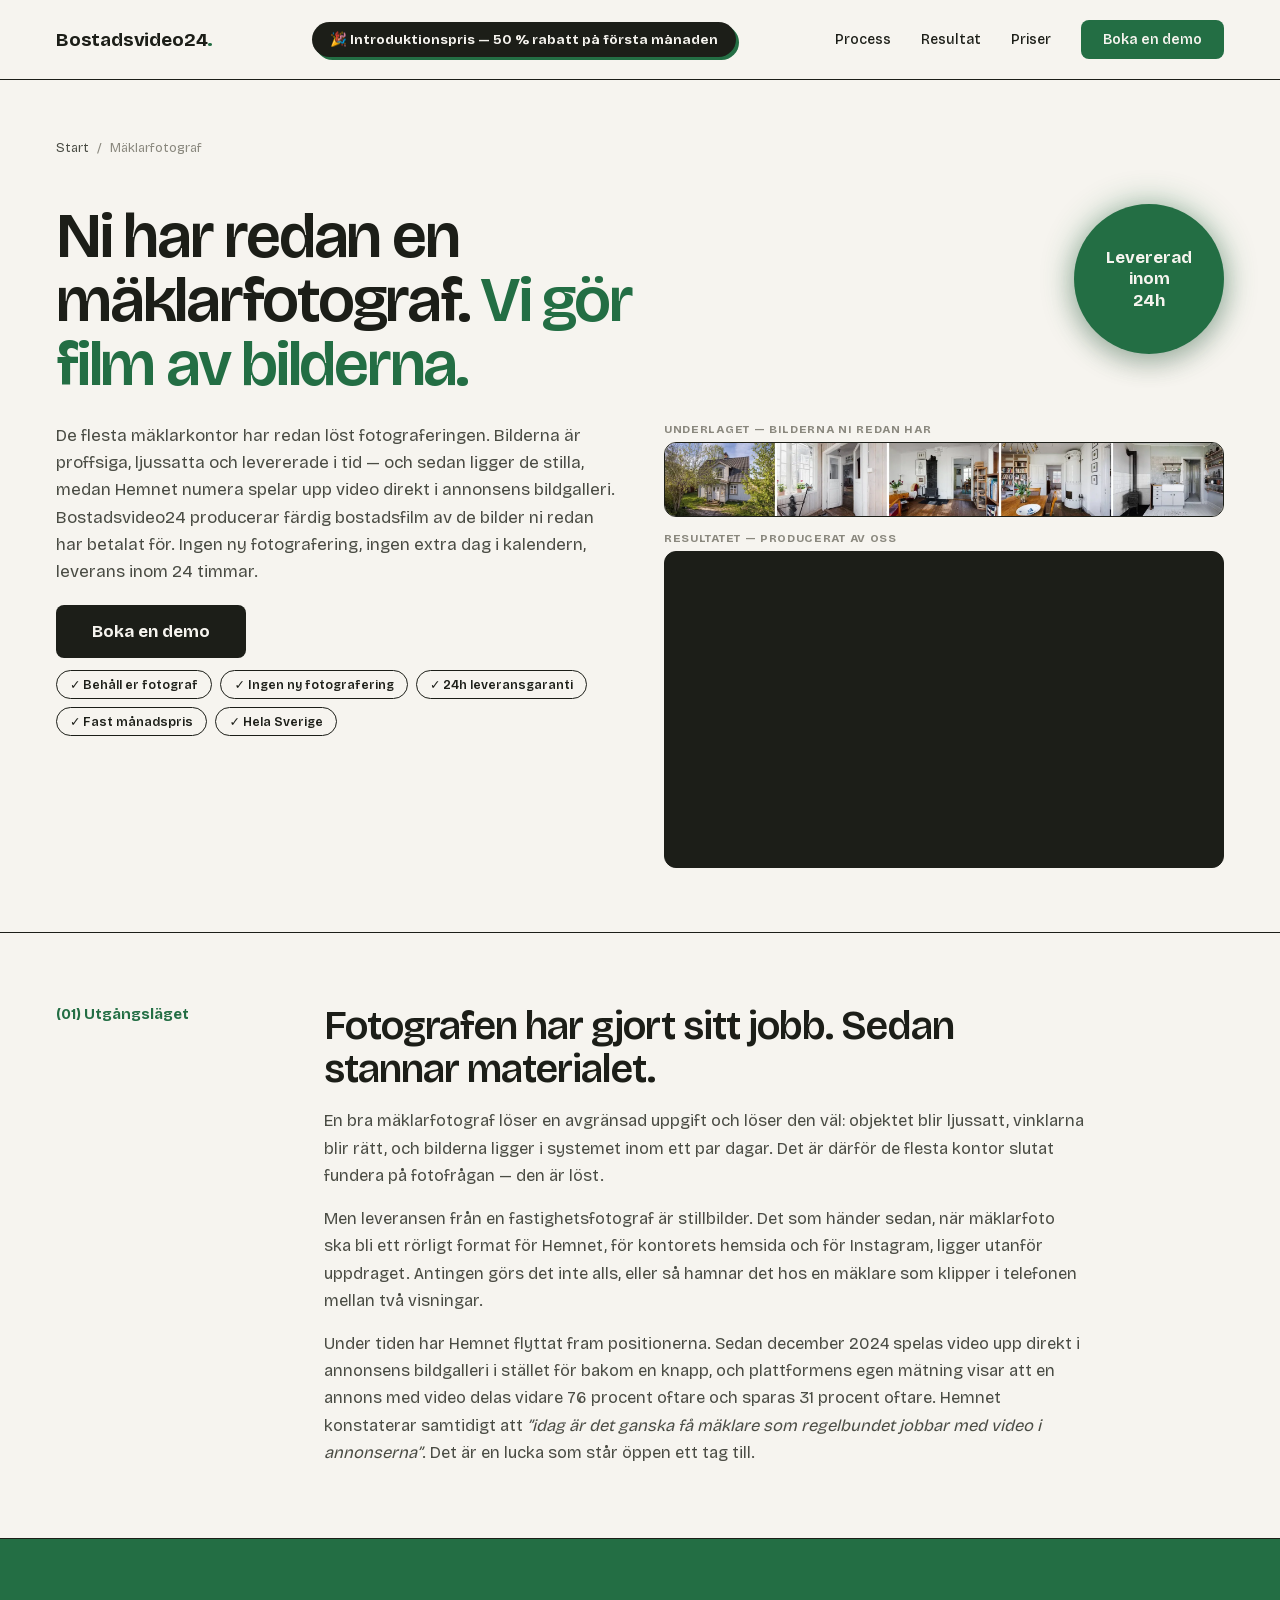
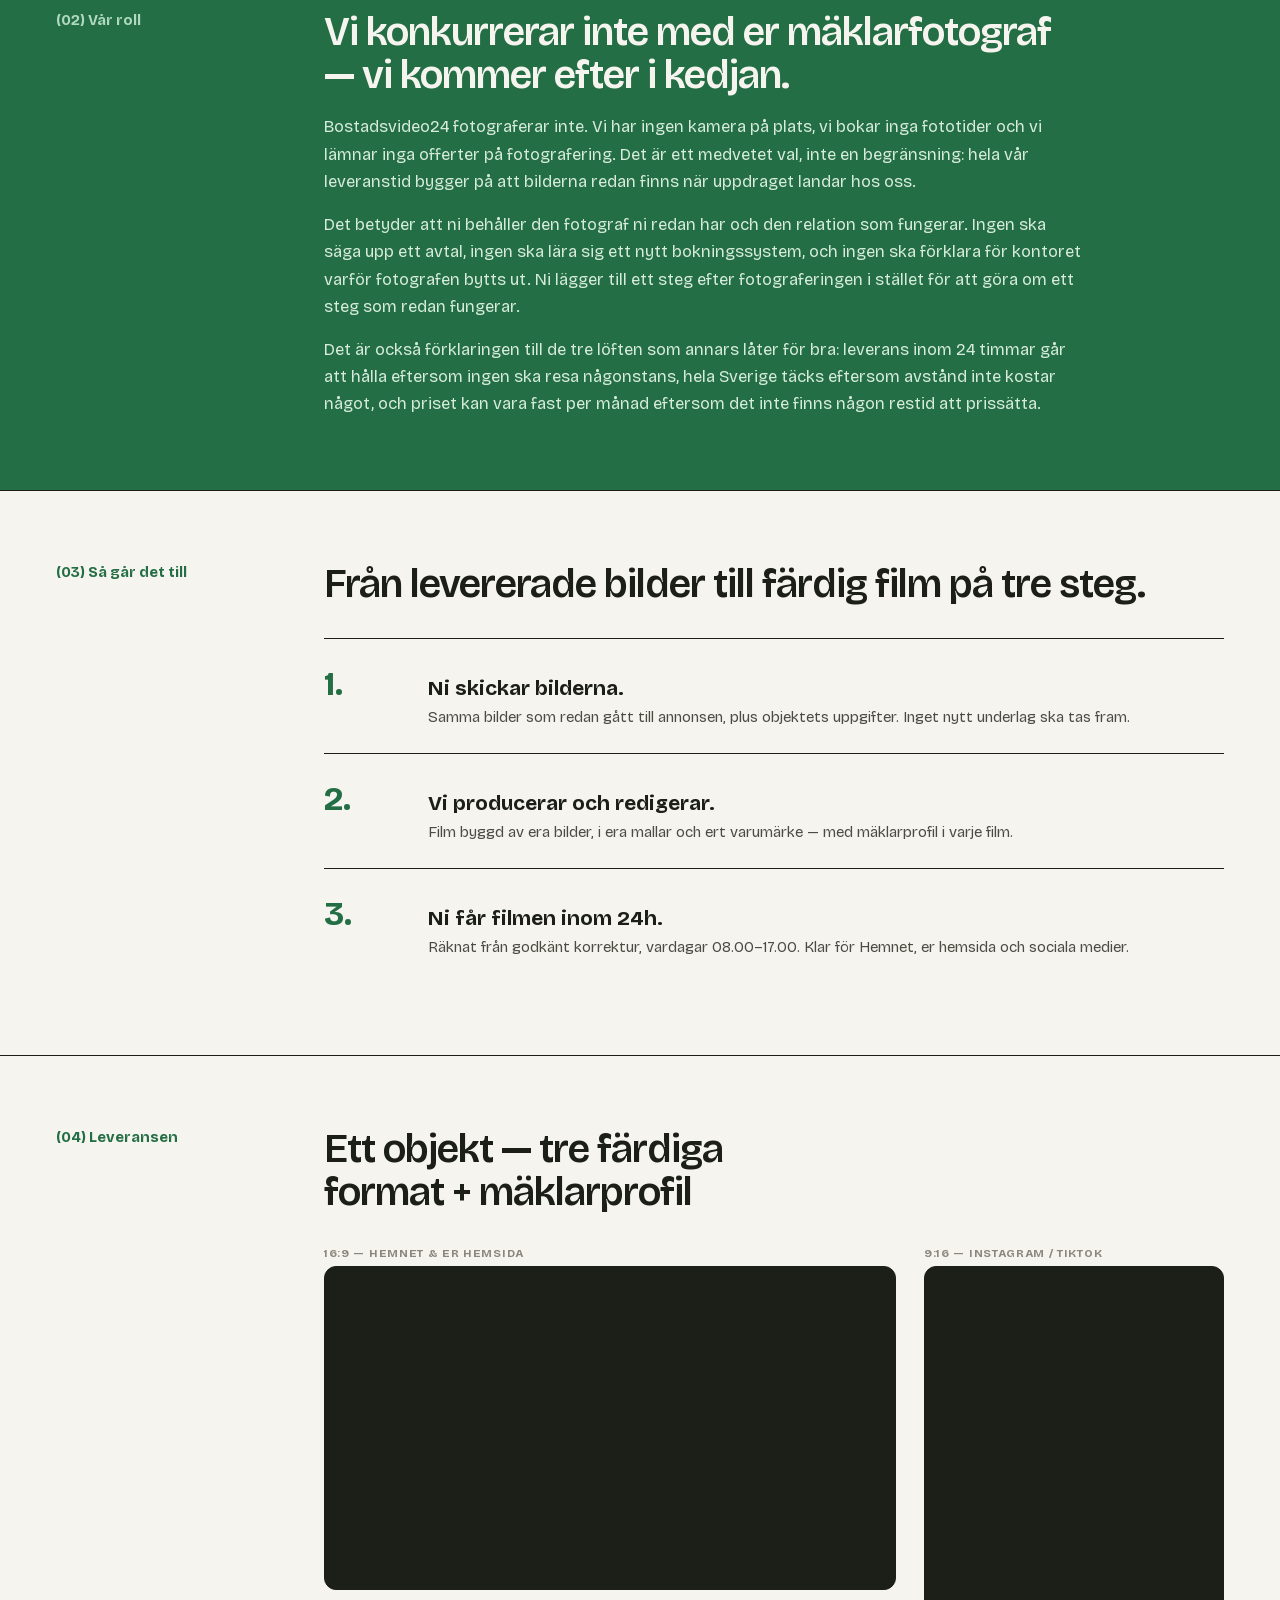
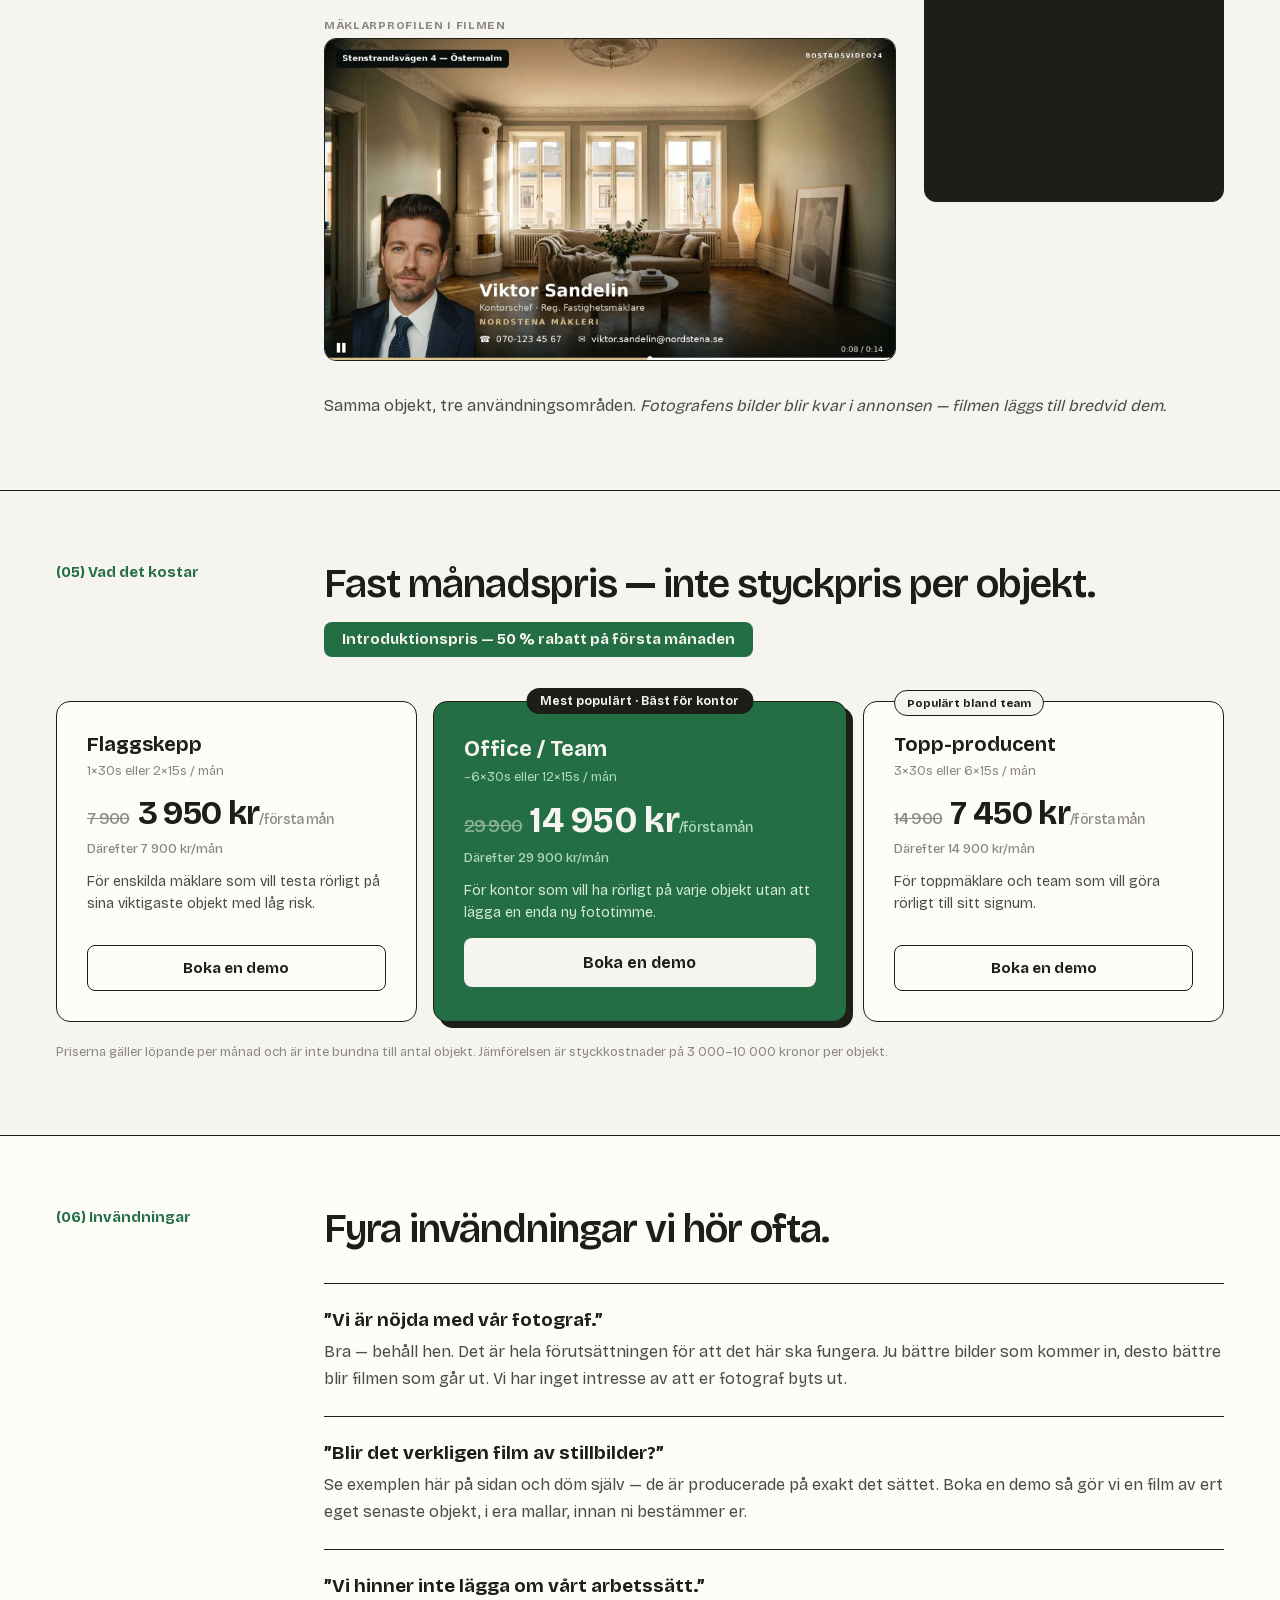
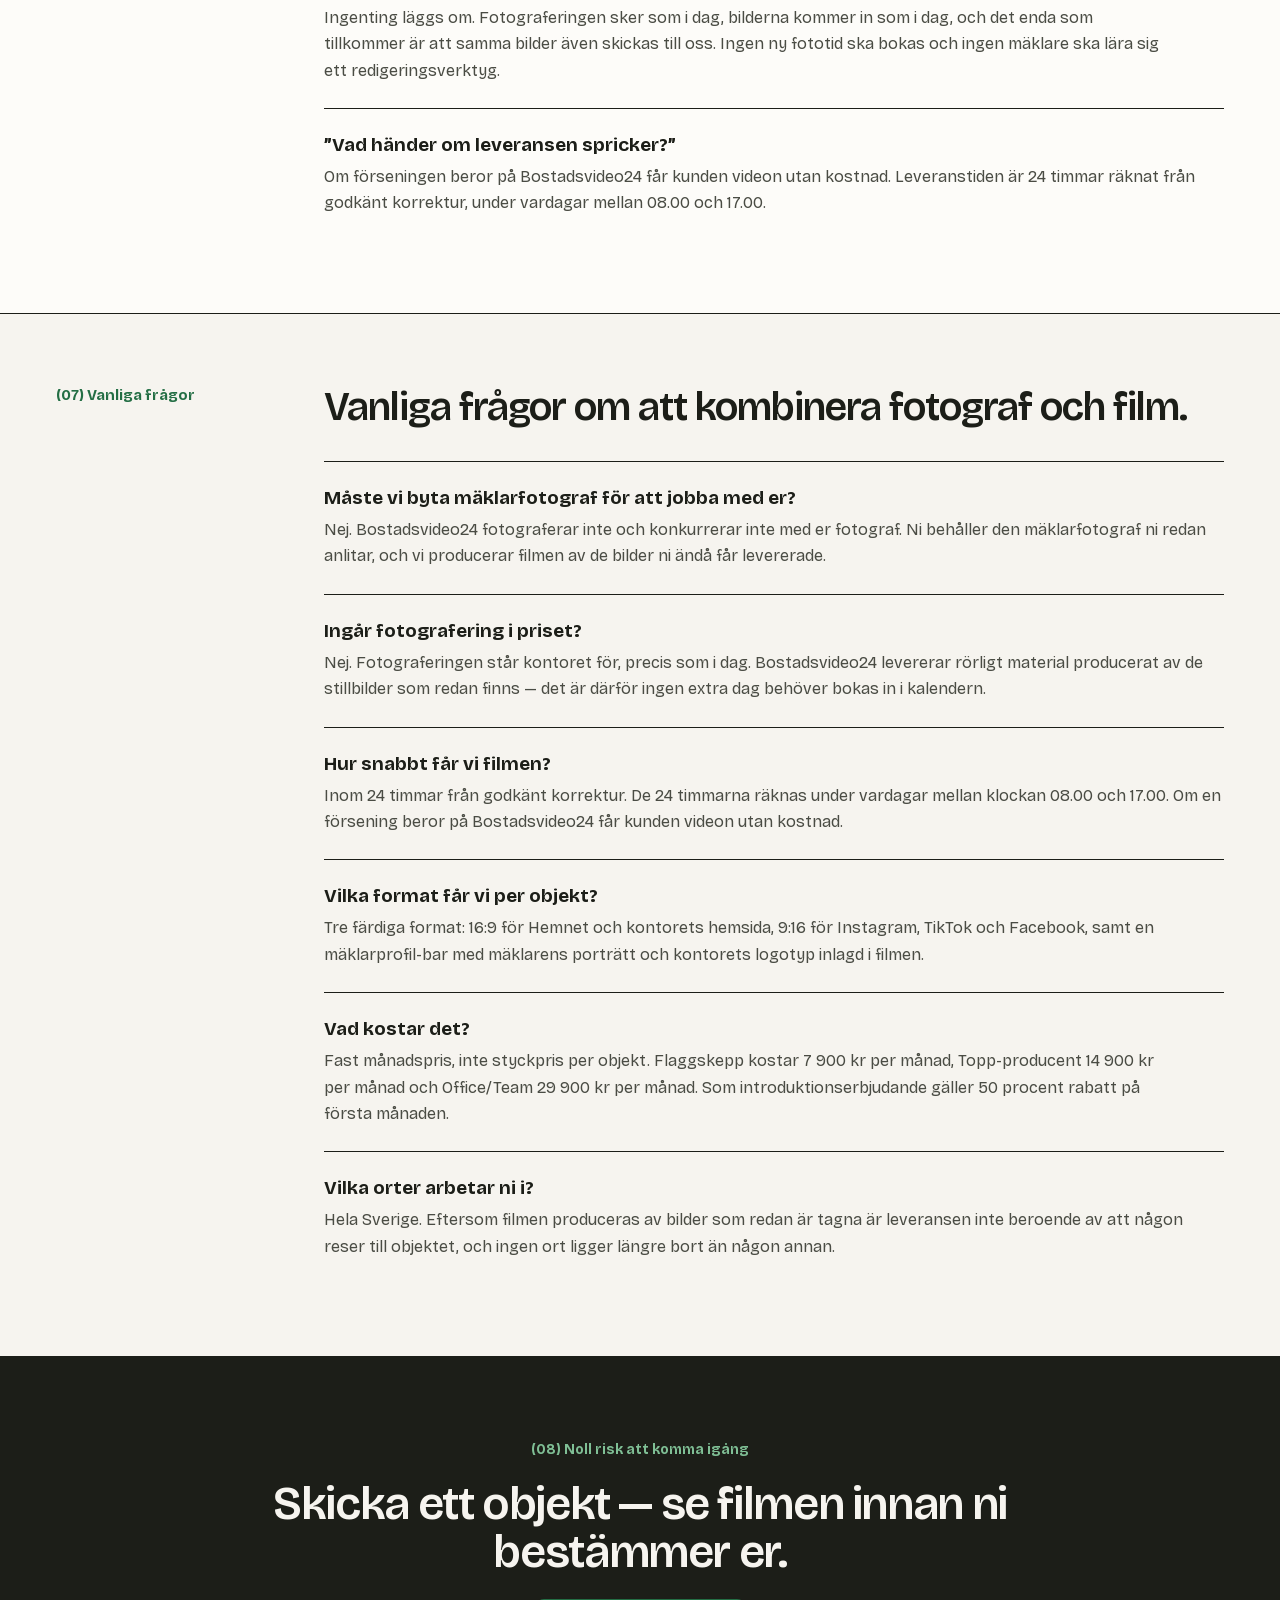
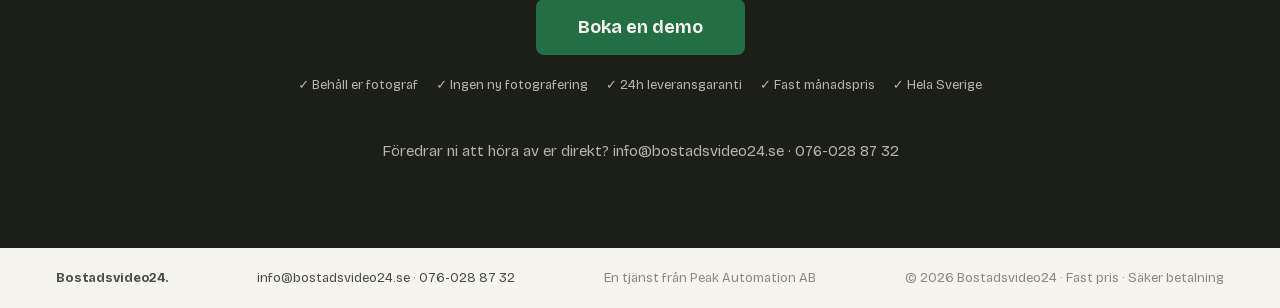
==== commit c1317183: "Rensa sidfoten: bort med Mäklarfotograf-länk, adress och org.nr Länken "Mäklarfotograf" utan sammanh" ====
--- a/maklarfotograf.html
+++ b/maklarfotograf.html
@@ -399,7 +399,7 @@
   <footer class="footer">
     <span class="logo"><a href="/">Bostadsvideo24<span class="logo-dot">.</span></a></span>
     <span><a href="mailto:info@bostadsvideo24.se">info@bostadsvideo24.se</a> · <a href="tel:+46760288732">076-028 87 32</a></span>
-    <span>En tjänst från Peak Automation AB · Metodvägen 2 B, 435 33 Mölnlycke · Org.nr 559555-6936</span>
+    <span>En tjänst från Peak Automation AB</span>
     <span>© 2026 Bostadsvideo24 · Fast pris · Säker betalning</span>
   </footer>
 
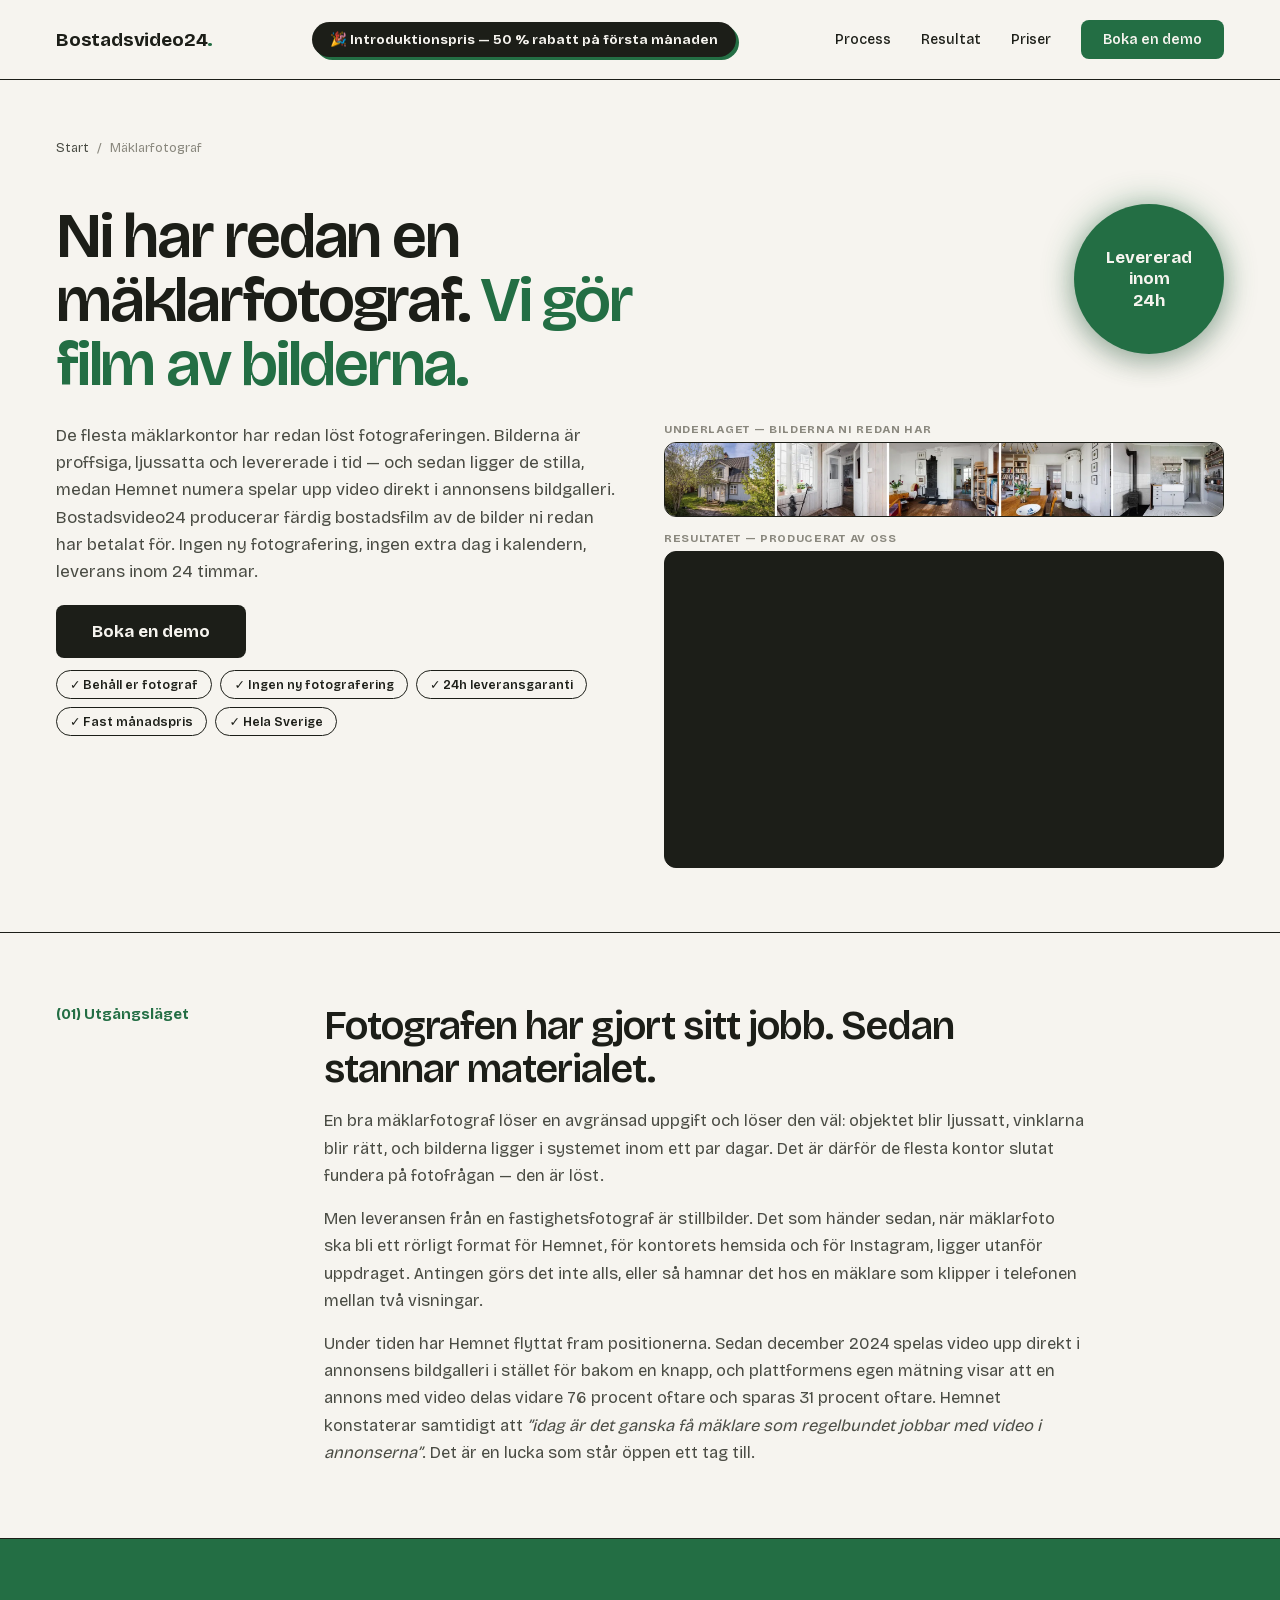
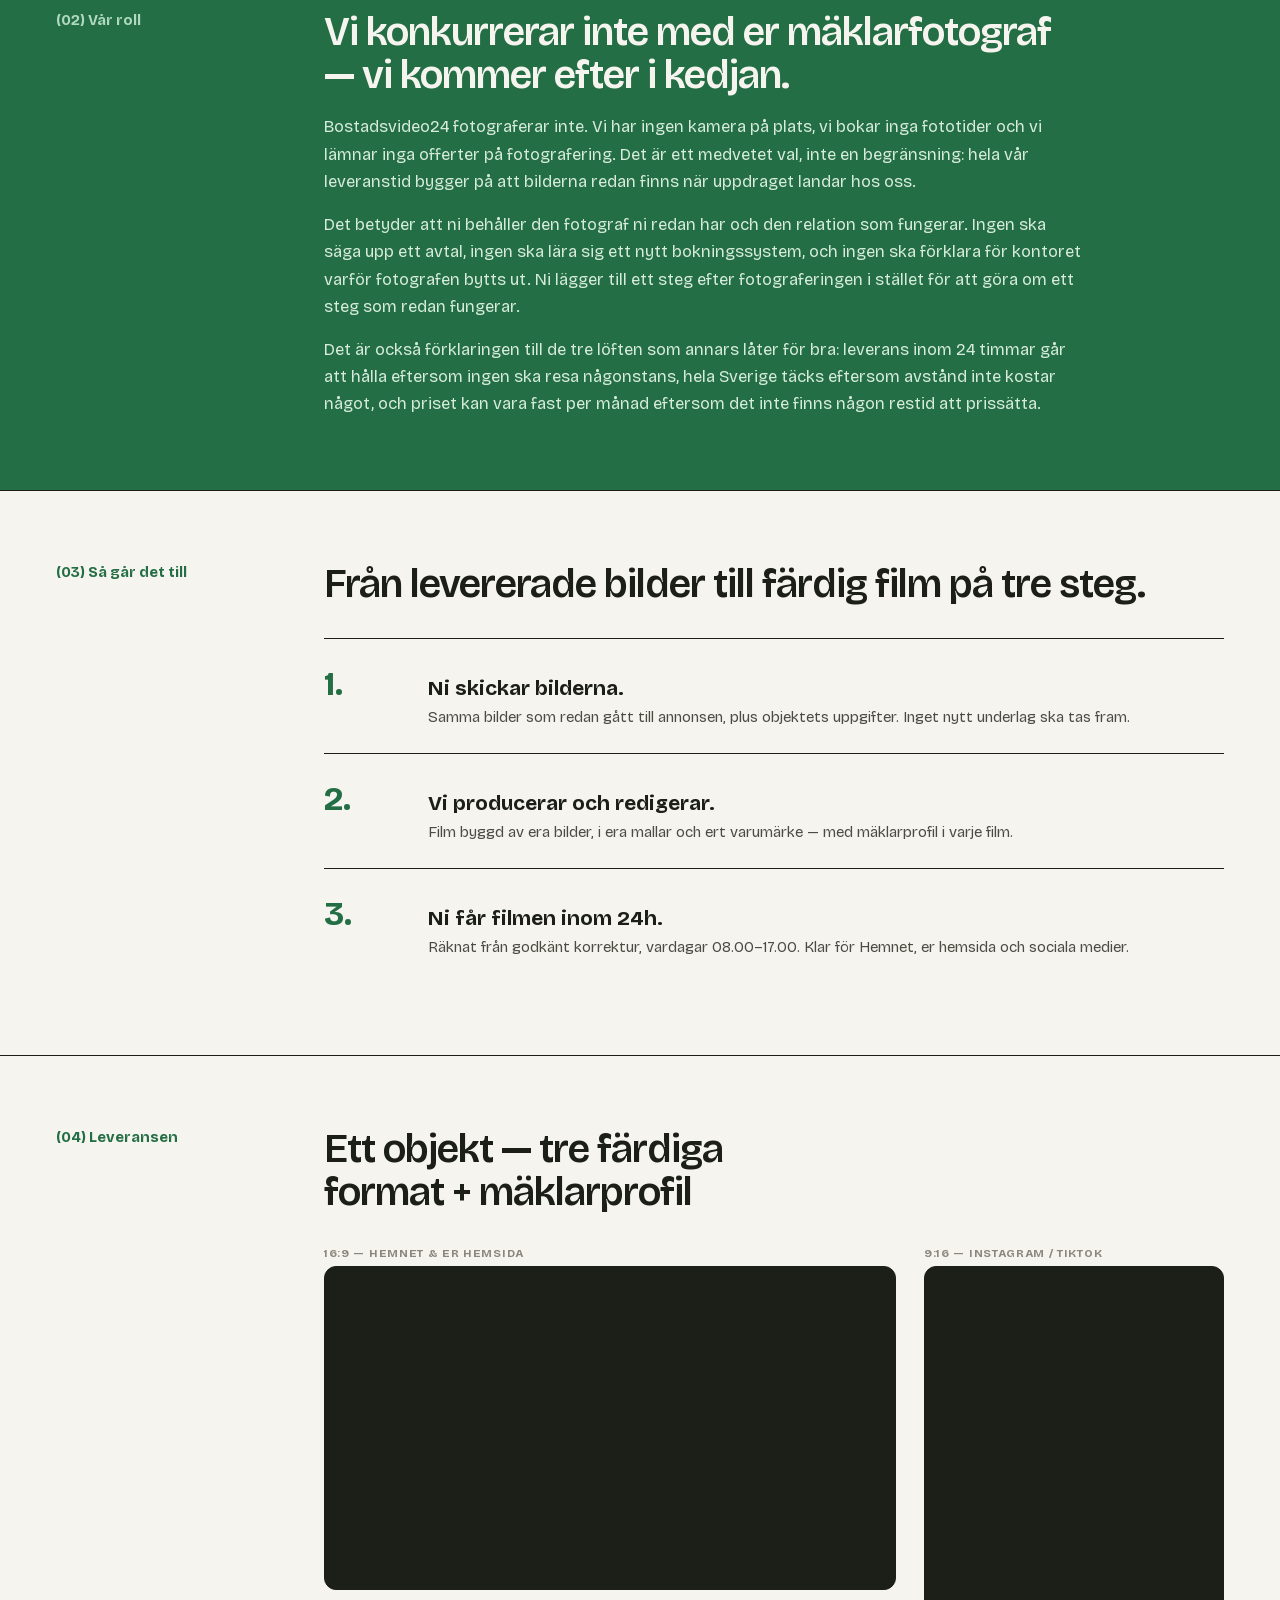
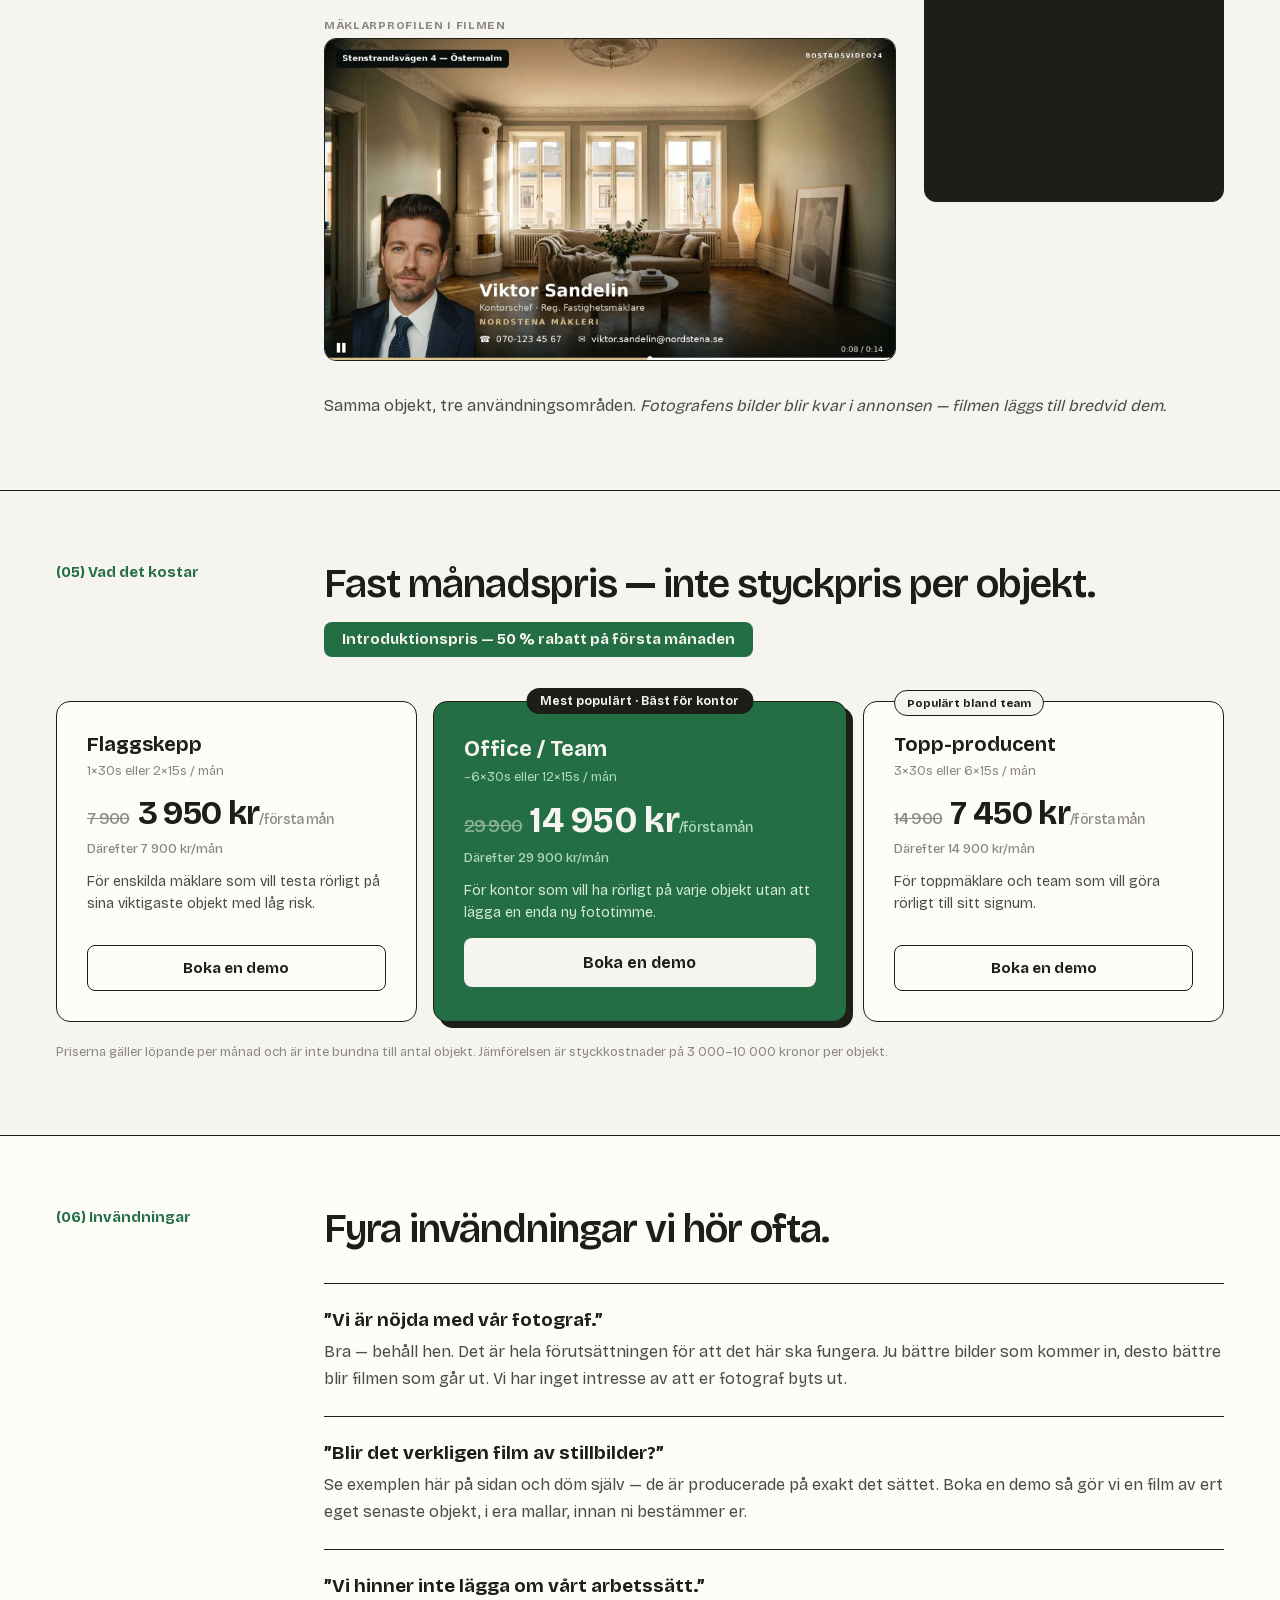
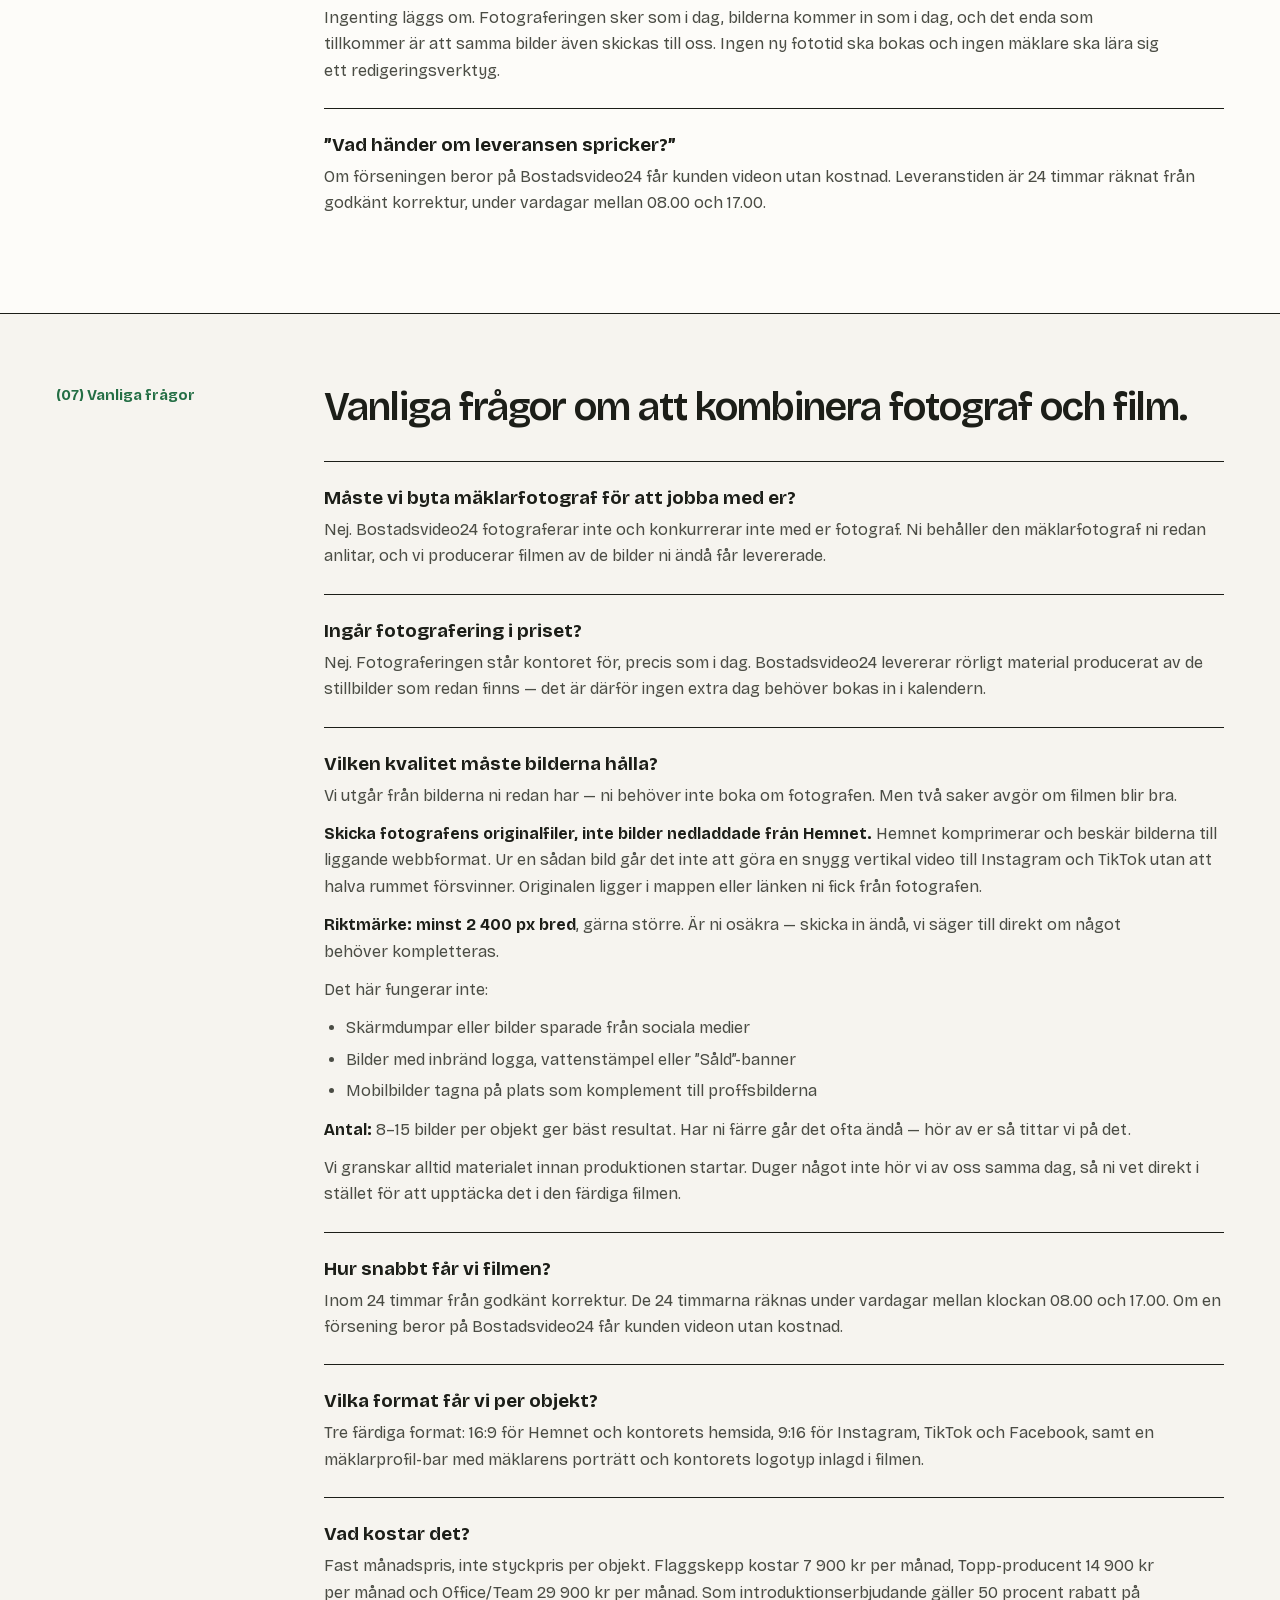
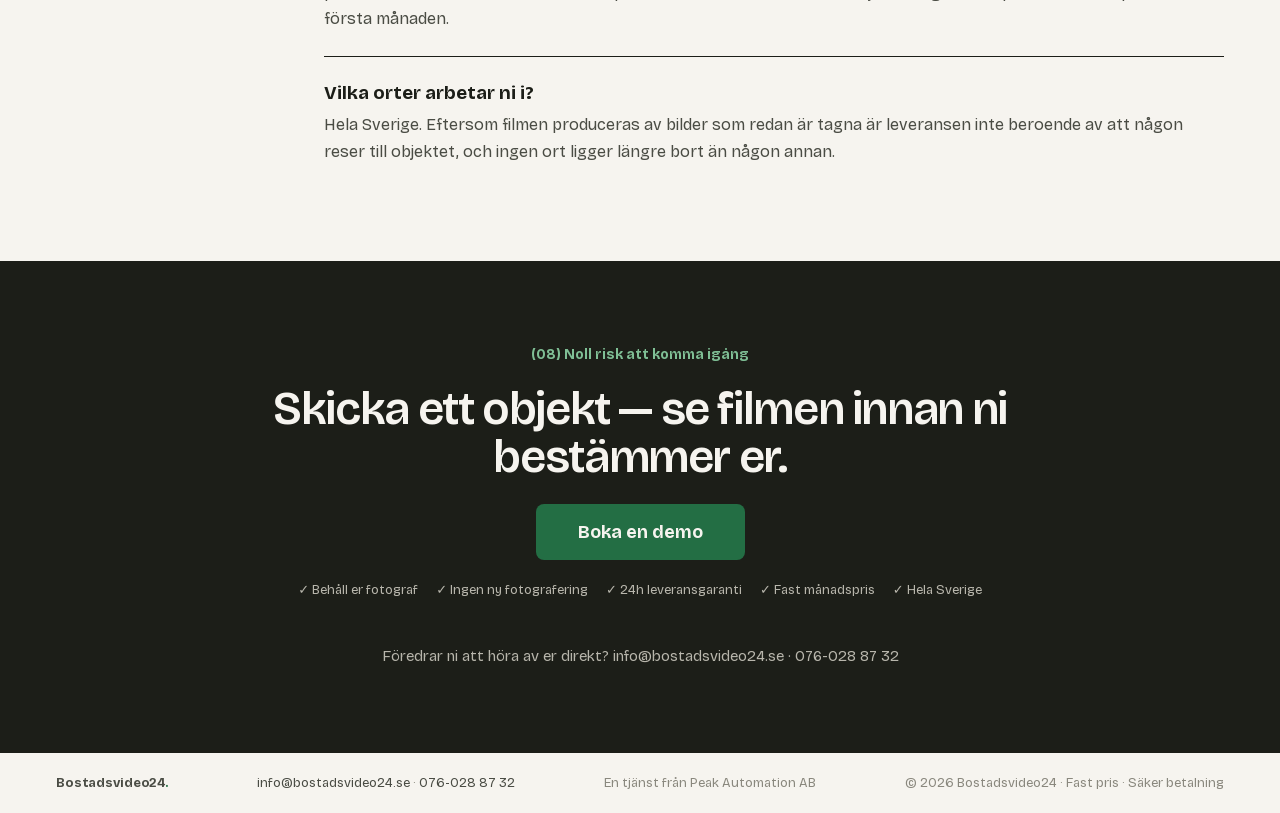
==== commit cb131073: "FAQ: lägg till bildkraven på båda sidorna "Vilken kvalitet måste bilderna hålla?" — den fråga som st" ====
--- a/maklarfotograf.html
+++ b/maklarfotograf.html
@@ -100,6 +100,14 @@
         },
         {
           "@type": "Question",
+          "name": "Vilken kvalitet måste bilderna hålla?",
+          "acceptedAnswer": {
+            "@type": "Answer",
+            "text": "<p>Vi utgår från bilderna ni redan har — ni behöver inte boka om fotografen. Men två saker avgör om filmen blir bra.</p><p><strong>Skicka fotografens originalfiler, inte bilder nedladdade från Hemnet.</strong> Hemnet komprimerar och beskär bilderna till liggande webbformat. Ur en sådan bild går det inte att göra en snygg vertikal video till Instagram och TikTok utan att halva rummet försvinner. Originalen ligger i mappen eller länken ni fick från fotografen.</p><p><strong>Riktmärke: minst 2 400 px bred</strong>, gärna större. Är ni osäkra — skicka in ändå, vi säger till direkt om något behöver kompletteras.</p><p>Det här fungerar inte:</p><ul><li>Skärmdumpar eller bilder sparade från sociala medier</li><li>Bilder med inbränd logga, vattenstämpel eller ”Såld”-banner</li><li>Mobilbilder tagna på plats som komplement till proffsbilderna</li></ul><p><strong>Antal:</strong> 8–15 bilder per objekt ger bäst resultat. Har ni färre går det ofta ändå — hör av er så tittar vi på det.</p><p>Vi granskar alltid materialet innan produktionen startar. Duger något inte hör vi av oss samma dag, så ni vet direkt i stället för att upptäcka det i den färdiga filmen.</p>"
+          }
+        },
+        {
+          "@type": "Question",
           "name": "Hur snabbt får vi filmen?",
           "acceptedAnswer": {
             "@type": "Answer",
@@ -356,6 +364,20 @@
             <p>Nej. Fotograferingen står kontoret för, precis som i dag. Bostadsvideo24 levererar rörligt material producerat av de stillbilder som redan finns — det är därför ingen extra dag behöver bokas in i kalendern.</p>
           </div>
           <div class="faq-item">
+            <h3>Vilken kvalitet måste bilderna hålla?</h3>
+            <p>Vi utgår från bilderna ni redan har — ni behöver inte boka om fotografen. Men två saker avgör om filmen blir bra.</p>
+            <p><strong>Skicka fotografens originalfiler, inte bilder nedladdade från Hemnet.</strong> Hemnet komprimerar och beskär bilderna till liggande webbformat. Ur en sådan bild går det inte att göra en snygg vertikal video till Instagram och TikTok utan att halva rummet försvinner. Originalen ligger i mappen eller länken ni fick från fotografen.</p>
+            <p><strong>Riktmärke: minst 2 400 px bred</strong>, gärna större. Är ni osäkra — skicka in ändå, vi säger till direkt om något behöver kompletteras.</p>
+            <p>Det här fungerar inte:</p>
+            <ul>
+              <li>Skärmdumpar eller bilder sparade från sociala medier</li>
+              <li>Bilder med inbränd logga, vattenstämpel eller ”Såld”-banner</li>
+              <li>Mobilbilder tagna på plats som komplement till proffsbilderna</li>
+            </ul>
+            <p><strong>Antal:</strong> 8–15 bilder per objekt ger bäst resultat. Har ni färre går det ofta ändå — hör av er så tittar vi på det.</p>
+            <p>Vi granskar alltid materialet innan produktionen startar. Duger något inte hör vi av oss samma dag, så ni vet direkt i stället för att upptäcka det i den färdiga filmen.</p>
+          </div>
+          <div class="faq-item">
             <h3>Hur snabbt får vi filmen?</h3>
             <p>Inom 24 timmar från godkänt korrektur. De 24 timmarna räknas under vardagar mellan klockan 08.00 och 17.00. Om en försening beror på Bostadsvideo24 får kunden videon utan kostnad.</p>
           </div>
--- a/assets/css/style.css
+++ b/assets/css/style.css
@@ -221,7 +221,11 @@
 .faq h2 { margin-bottom: 32px; }
 .faq-item { padding: 24px 0; border-top: var(--border); }
 .faq-item h3 { margin: 0 0 8px; font-size: 19px; font-weight: 700; text-wrap: balance; }
-.faq-item p { margin: 0; font-size: 16px; line-height: 1.65; color: var(--muted); text-wrap: pretty; }
+.faq-item p { margin: 0 0 12px; font-size: 16px; line-height: 1.65; color: var(--muted); text-wrap: pretty; }
+.faq-item ul { margin: 0 0 12px; padding-left: 22px; font-size: 16px; line-height: 1.65; color: var(--muted); }
+.faq-item li { margin-bottom: 5px; }
+.faq-item strong { color: var(--ink); font-weight: 700; }
+.faq-item > :last-child { margin-bottom: 0; }
 
 .cta-fallback { margin: 24px 0 0; font-size: 15px; line-height: 1.6; color: var(--footer-muted); }
 .cta-fallback a { color: inherit; text-underline-offset: 3px; }
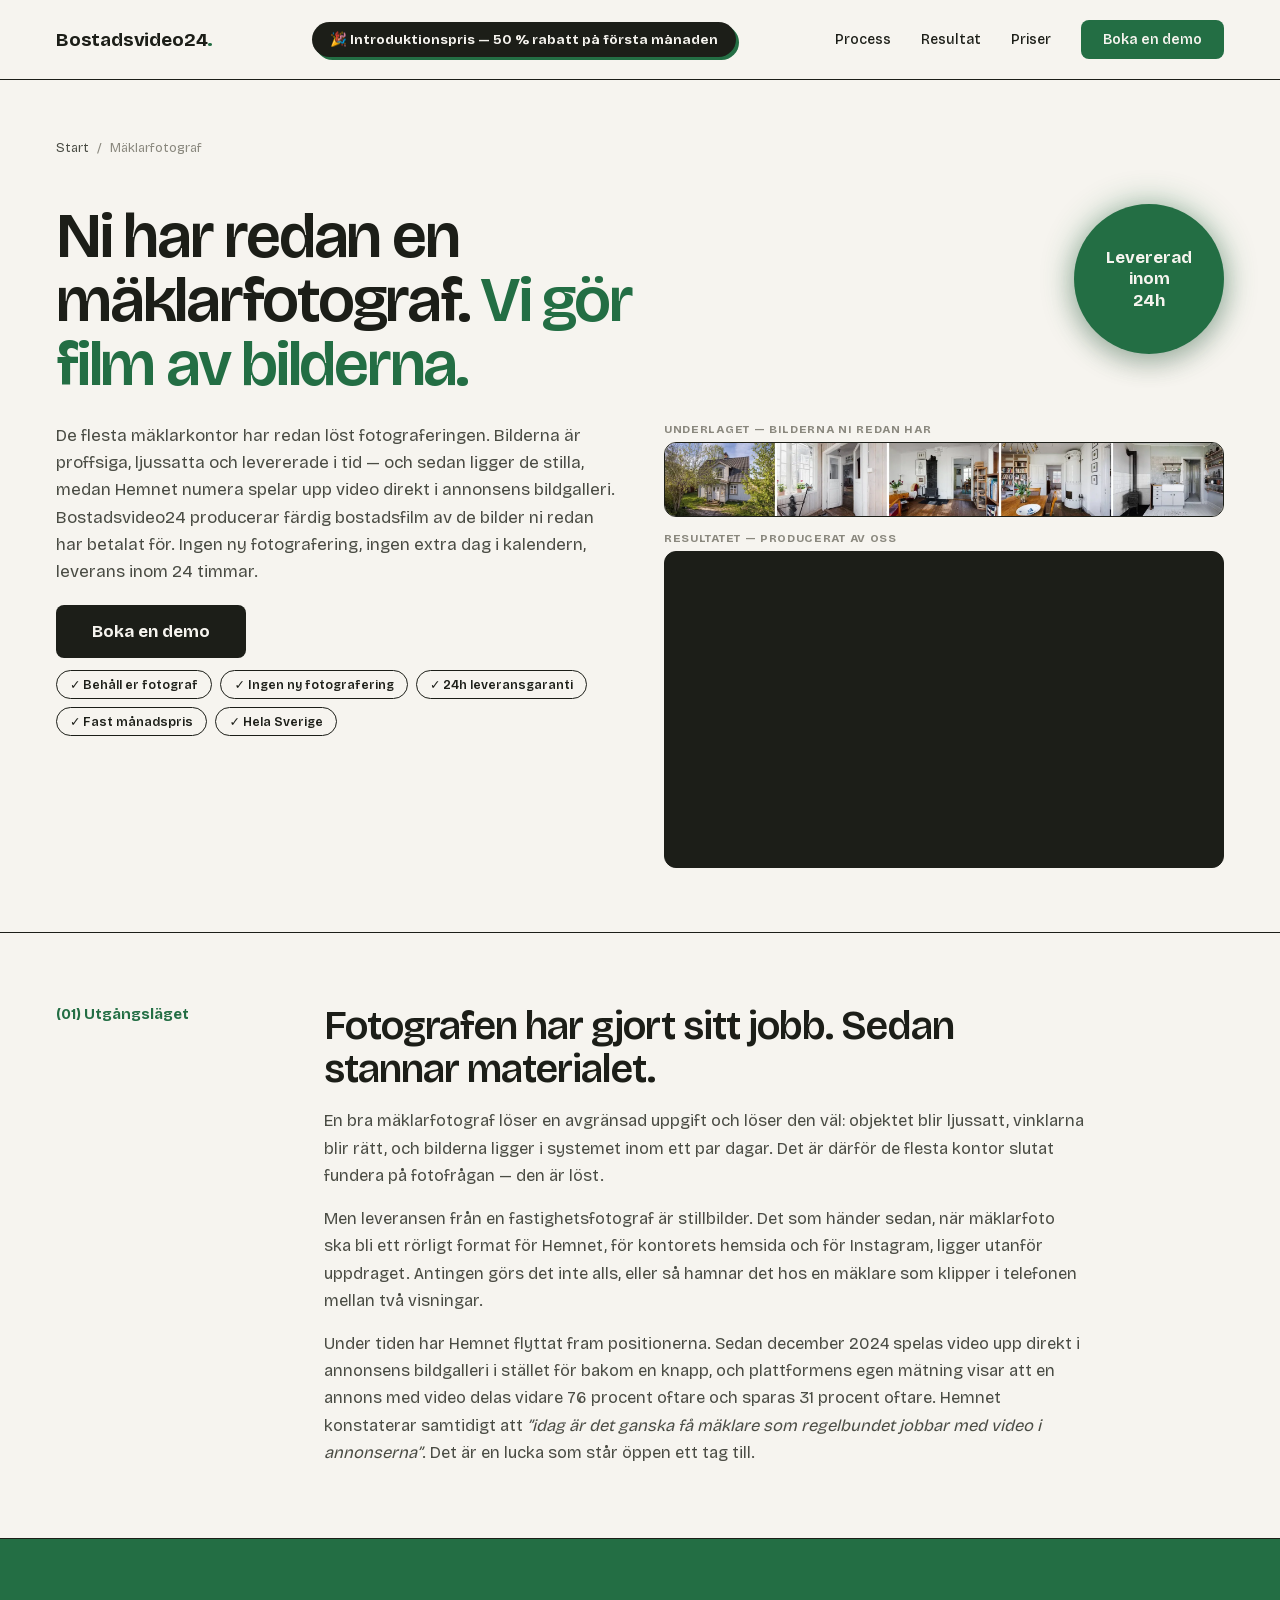
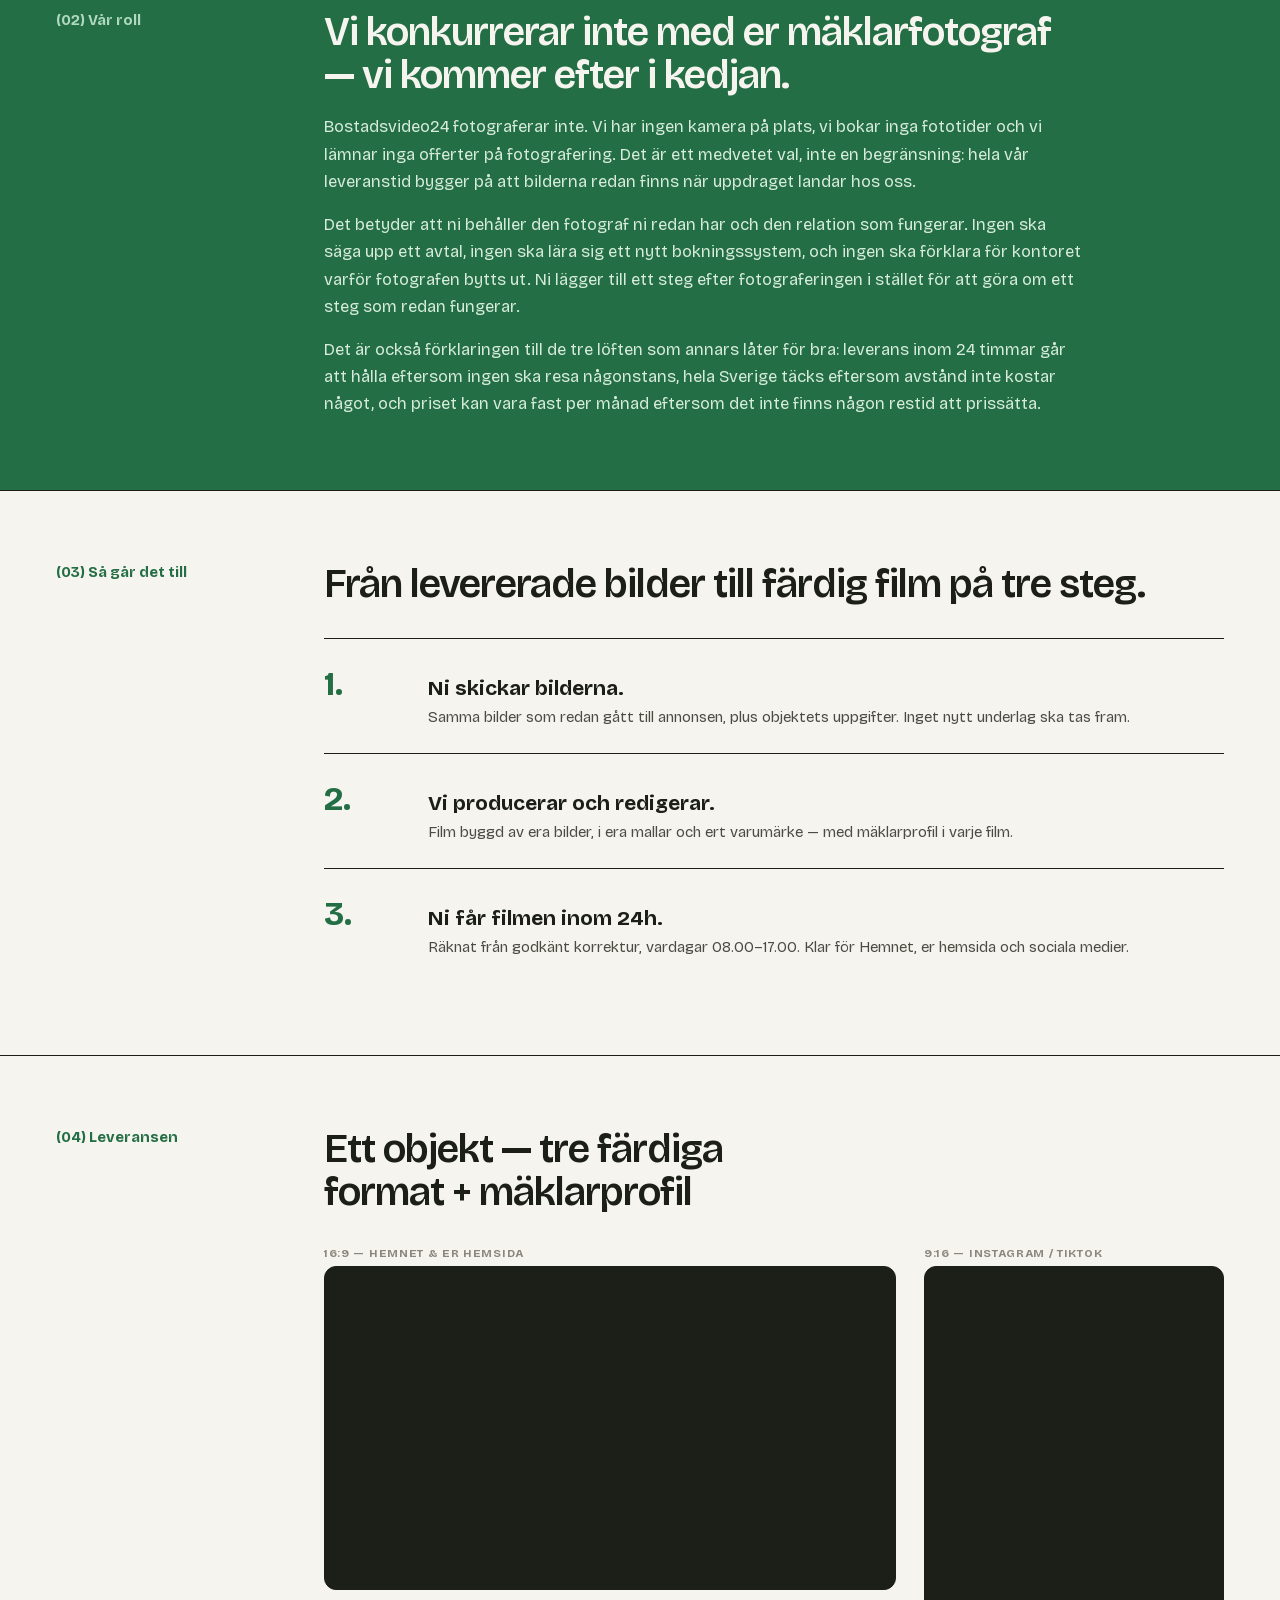
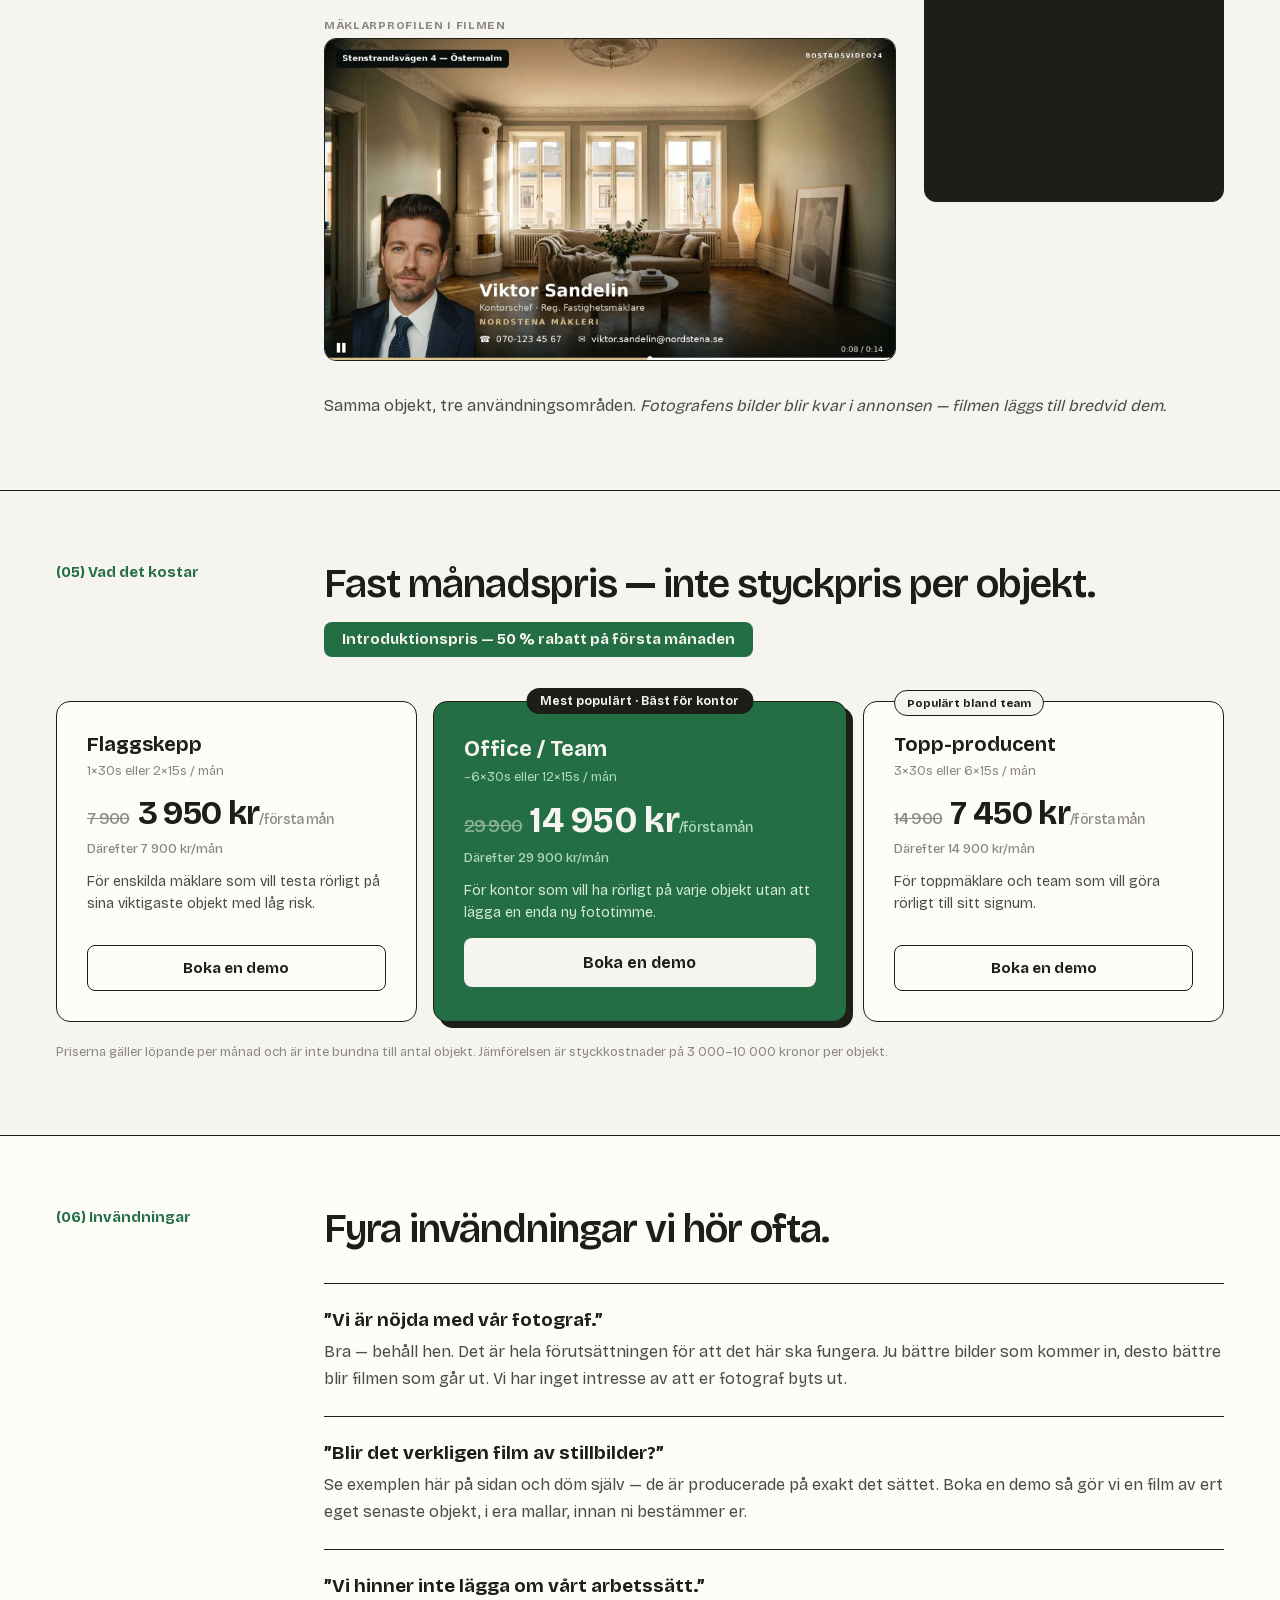
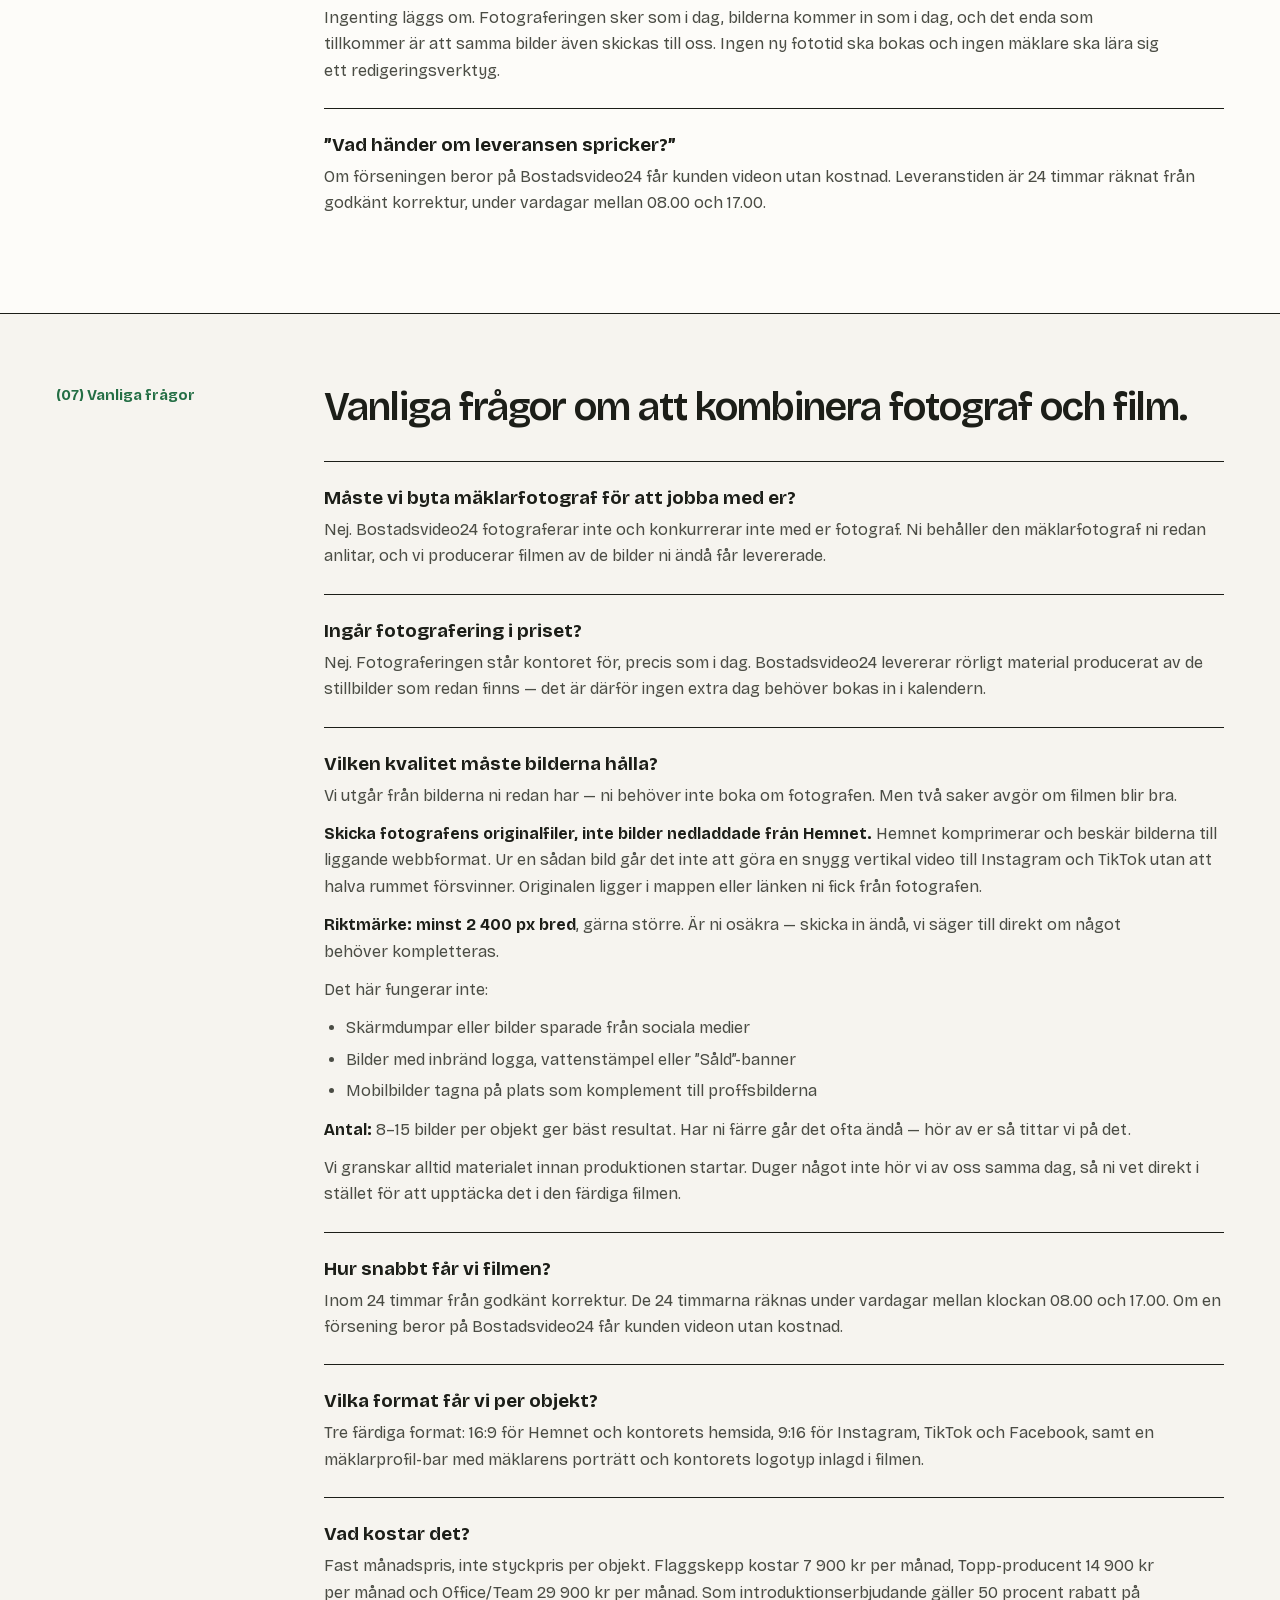
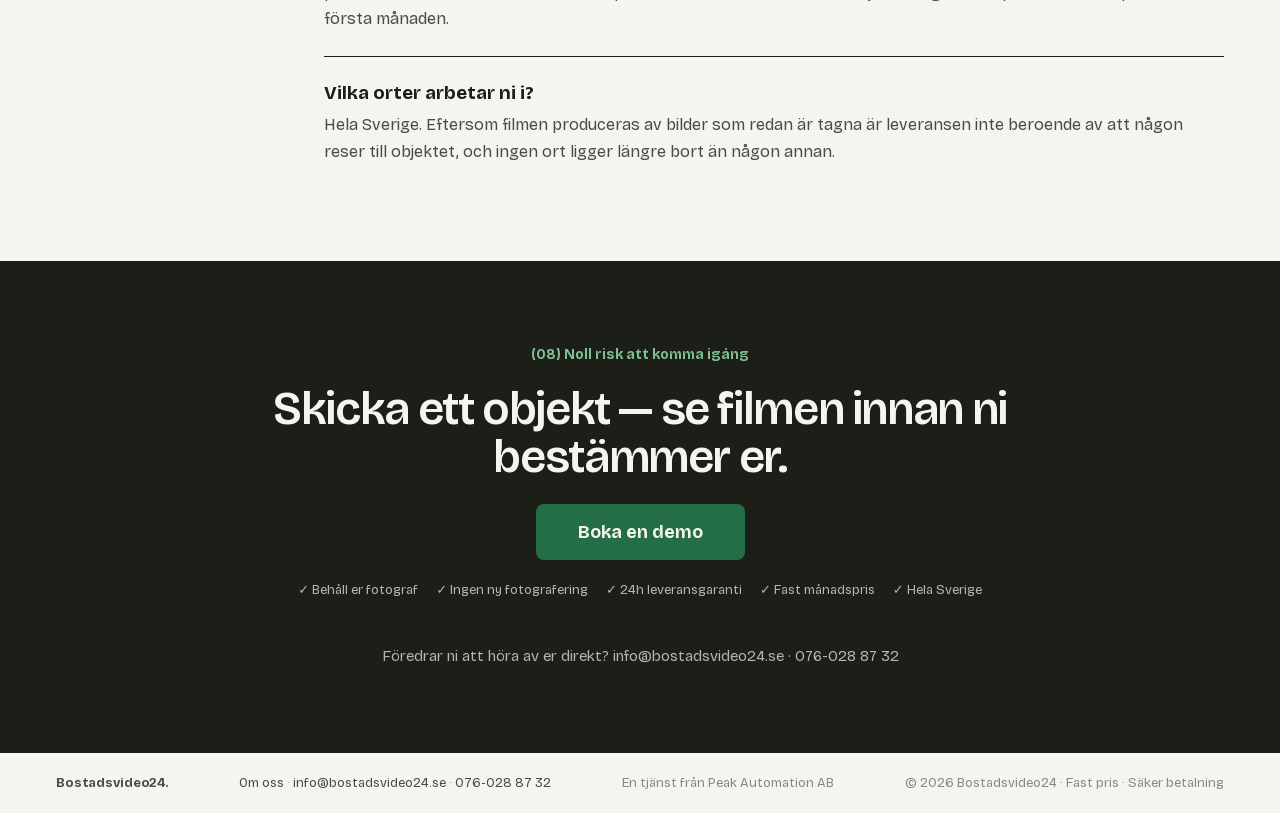
==== commit 38596f90: "Lägg till /om-oss Innehåll och struktur enligt utkastet. Implementerat i sajtens designsystem i stäl" ====
--- a/maklarfotograf.html
+++ b/maklarfotograf.html
@@ -420,7 +420,7 @@
 
   <footer class="footer">
     <span class="logo"><a href="/">Bostadsvideo24<span class="logo-dot">.</span></a></span>
-    <span><a href="mailto:info@bostadsvideo24.se">info@bostadsvideo24.se</a> · <a href="tel:+46760288732">076-028 87 32</a></span>
+    <span><a href="/om-oss">Om oss</a> · <a href="mailto:info@bostadsvideo24.se">info@bostadsvideo24.se</a> · <a href="tel:+46760288732">076-028 87 32</a></span>
     <span>En tjänst från Peak Automation AB</span>
     <span>© 2026 Bostadsvideo24 · Fast pris · Säker betalning</span>
   </footer>
--- a/assets/css/style.css
+++ b/assets/css/style.css
@@ -192,6 +192,35 @@
 /* ---------- Siffermur ---------- */
 .stats-head { margin-bottom: 44px; }
 .stats-grid { display: grid; grid-template-columns: repeat(3, 1fr); gap: 14px; }
+/* ---------- Om oss ---------- */
+.about-lead { font-size: 18px; line-height: 1.7; color: var(--muted); max-width: 56ch; margin: 0 0 20px; text-wrap: pretty; }
+.about-kicker { font-size: 24px; line-height: 1.45; font-weight: 700; color: var(--ink); margin: 30px 0 0; letter-spacing: -0.01em; }
+.byline { margin-top: 34px; padding-left: 16px; border-left: 3px solid var(--accent); }
+.byline .name { font-size: 20px; font-weight: 700; line-height: 1.3; }
+.byline .role { font-size: 13px; letter-spacing: 0.06em; text-transform: uppercase; color: var(--faint); margin-top: 4px; font-weight: 700; }
+
+.section--dark { background: var(--ink); border-bottom: none; }
+.section--dark h2 { color: var(--bg); }
+.section--dark .section-label { color: var(--accent-glow); }
+.about-cols { display: grid; grid-template-columns: repeat(3, 1fr); gap: 44px; margin-top: 44px; }
+.about-col .tag {
+  display: block; font-size: 11.5px; letter-spacing: 0.16em; text-transform: uppercase;
+  color: var(--accent-glow); font-weight: 700;
+  padding-bottom: 14px; margin-bottom: 16px; border-bottom: 1px solid rgba(255,255,255,.16);
+}
+.about-col h3 { font-size: 21px; font-weight: 700; margin: 0 0 12px; color: var(--bg); }
+.about-col p { margin: 0; font-size: 15.5px; line-height: 1.75; color: var(--footer-muted); }
+
+.about-row { display: grid; grid-template-columns: 260px 1fr; gap: 44px; padding: 28px 0; border-top: var(--border); align-items: baseline; }
+.about-row:last-child { border-bottom: var(--border); }
+.about-row h3 { font-size: 21px; font-weight: 700; margin: 0; text-wrap: balance; }
+.about-row p { margin: 0; font-size: 16px; line-height: 1.68; color: var(--muted); max-width: 60ch; text-wrap: pretty; }
+
+@media (max-width: 900px) {
+  .about-cols { grid-template-columns: 1fr; gap: 36px; }
+  .about-row { grid-template-columns: 1fr; gap: 8px; }
+}
+
 .crumbs { font-size: 13px; color: var(--faint); margin-bottom: 22px; display: flex; gap: 8px; }
 .crumbs a { color: var(--muted); text-underline-offset: 3px; }
 .crumbs a:hover { color: var(--accent-deep); }
@@ -227,6 +256,7 @@
 .faq-item strong { color: var(--ink); font-weight: 700; }
 .faq-item > :last-child { margin-bottom: 0; }
 
+.cta-lead { margin: 0 0 30px; font-size: 17px; line-height: 1.65; color: var(--footer-muted); max-width: 52ch; text-wrap: pretty; }
 .cta-fallback { margin: 24px 0 0; font-size: 15px; line-height: 1.6; color: var(--footer-muted); }
 .cta-fallback a { color: inherit; text-underline-offset: 3px; }
 .cta-fallback a:hover { color: var(--accent-glow); }
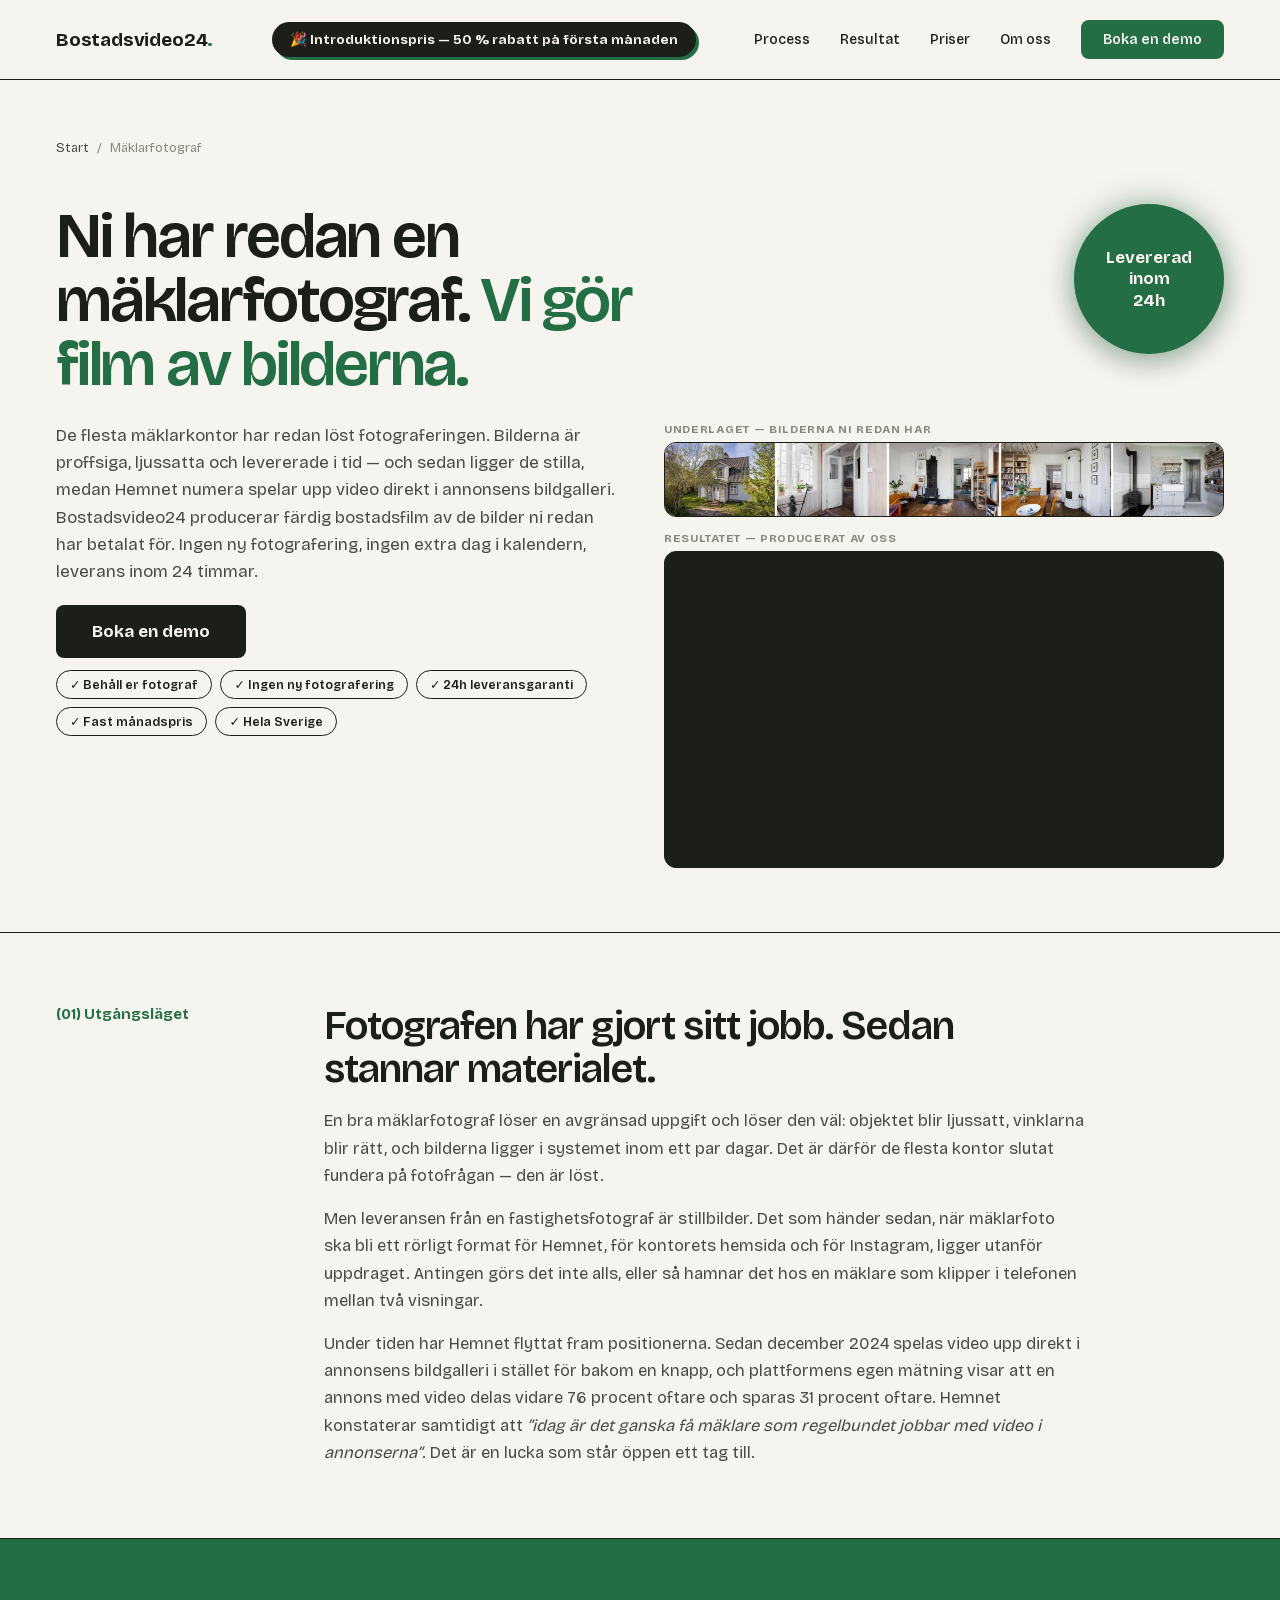
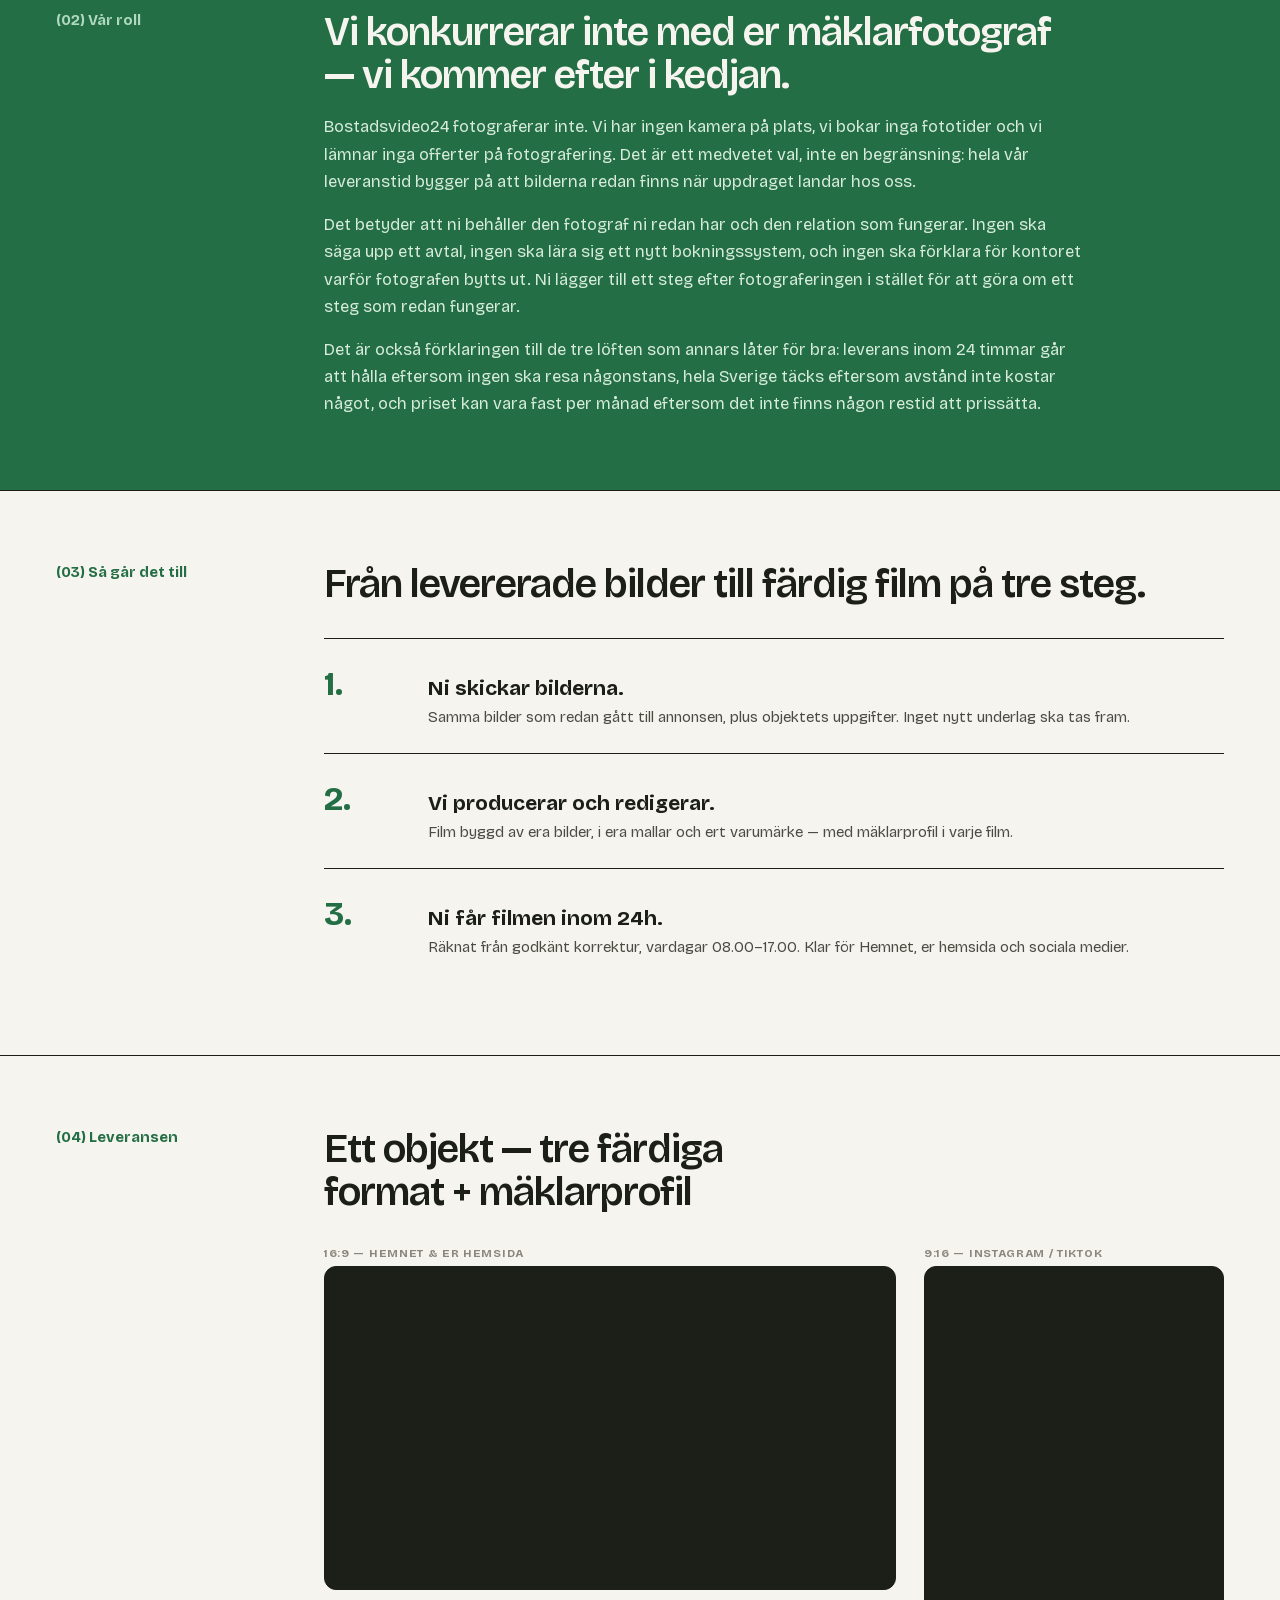
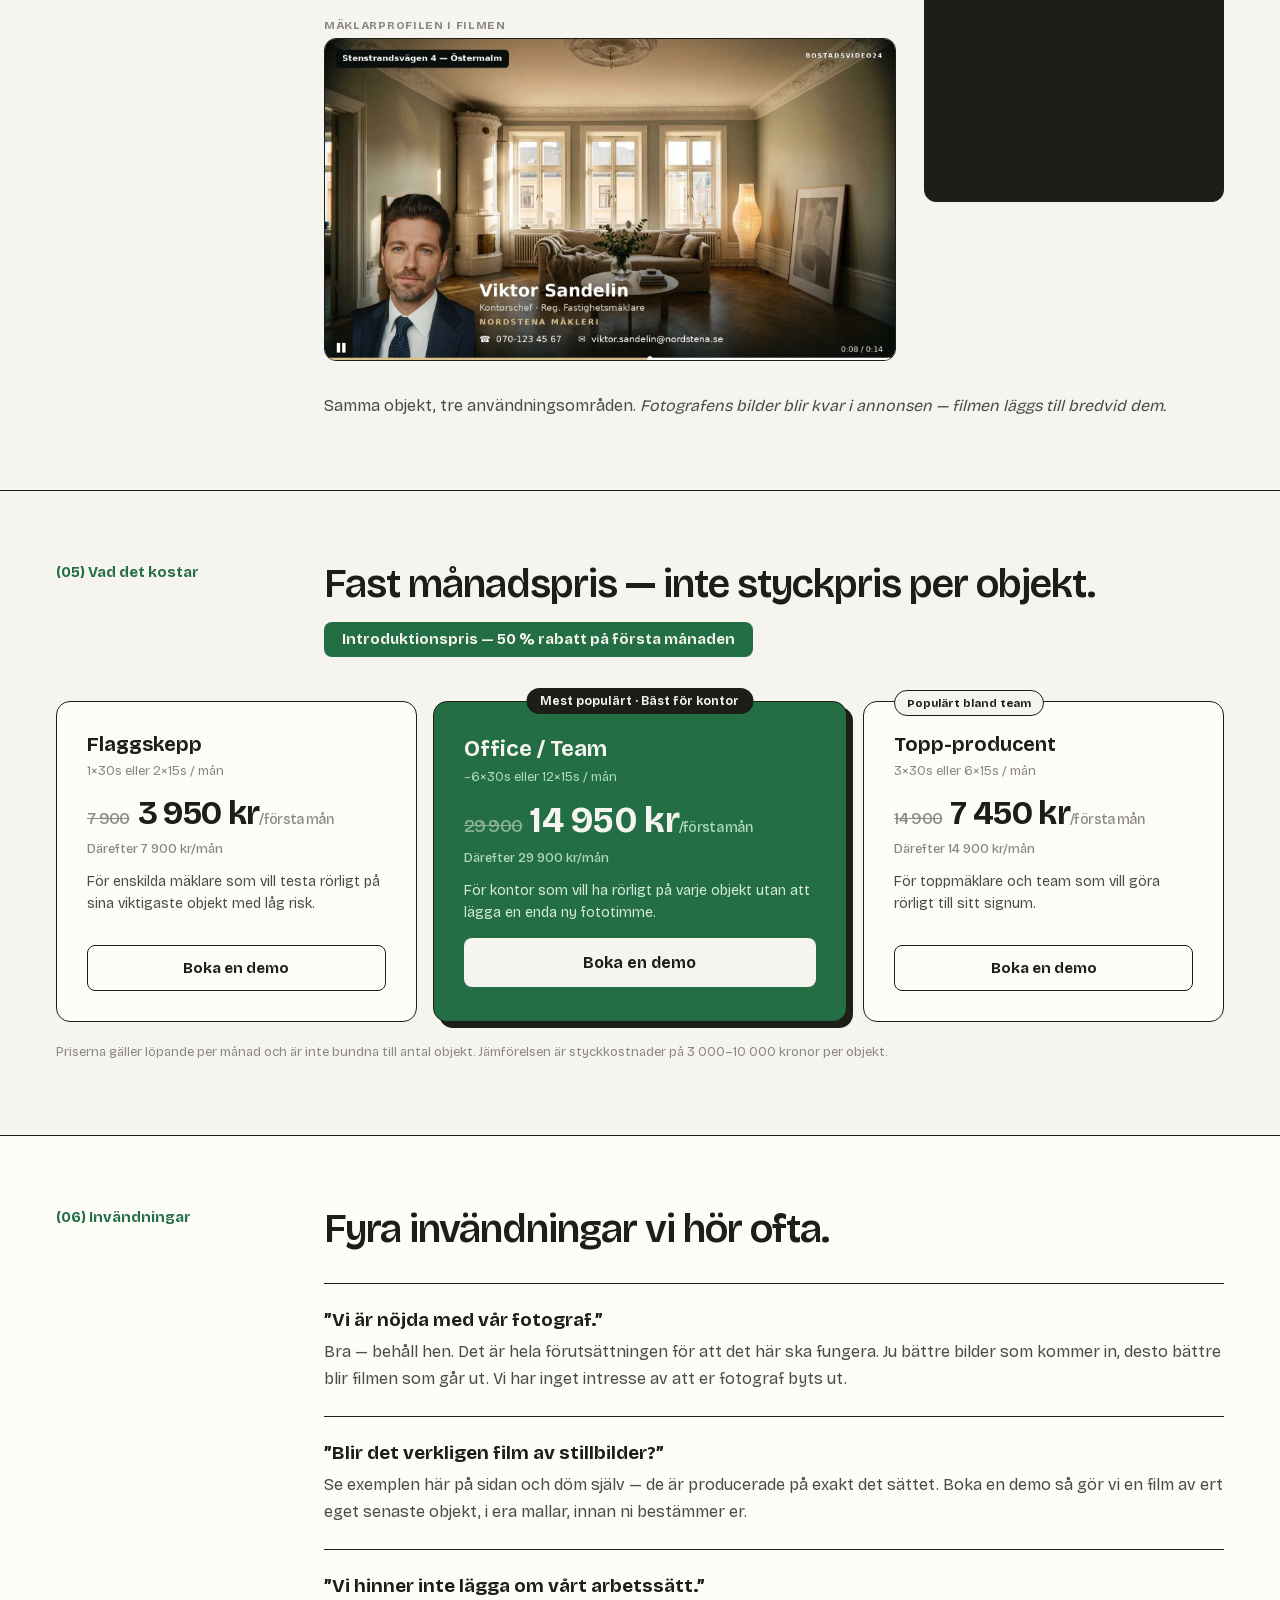
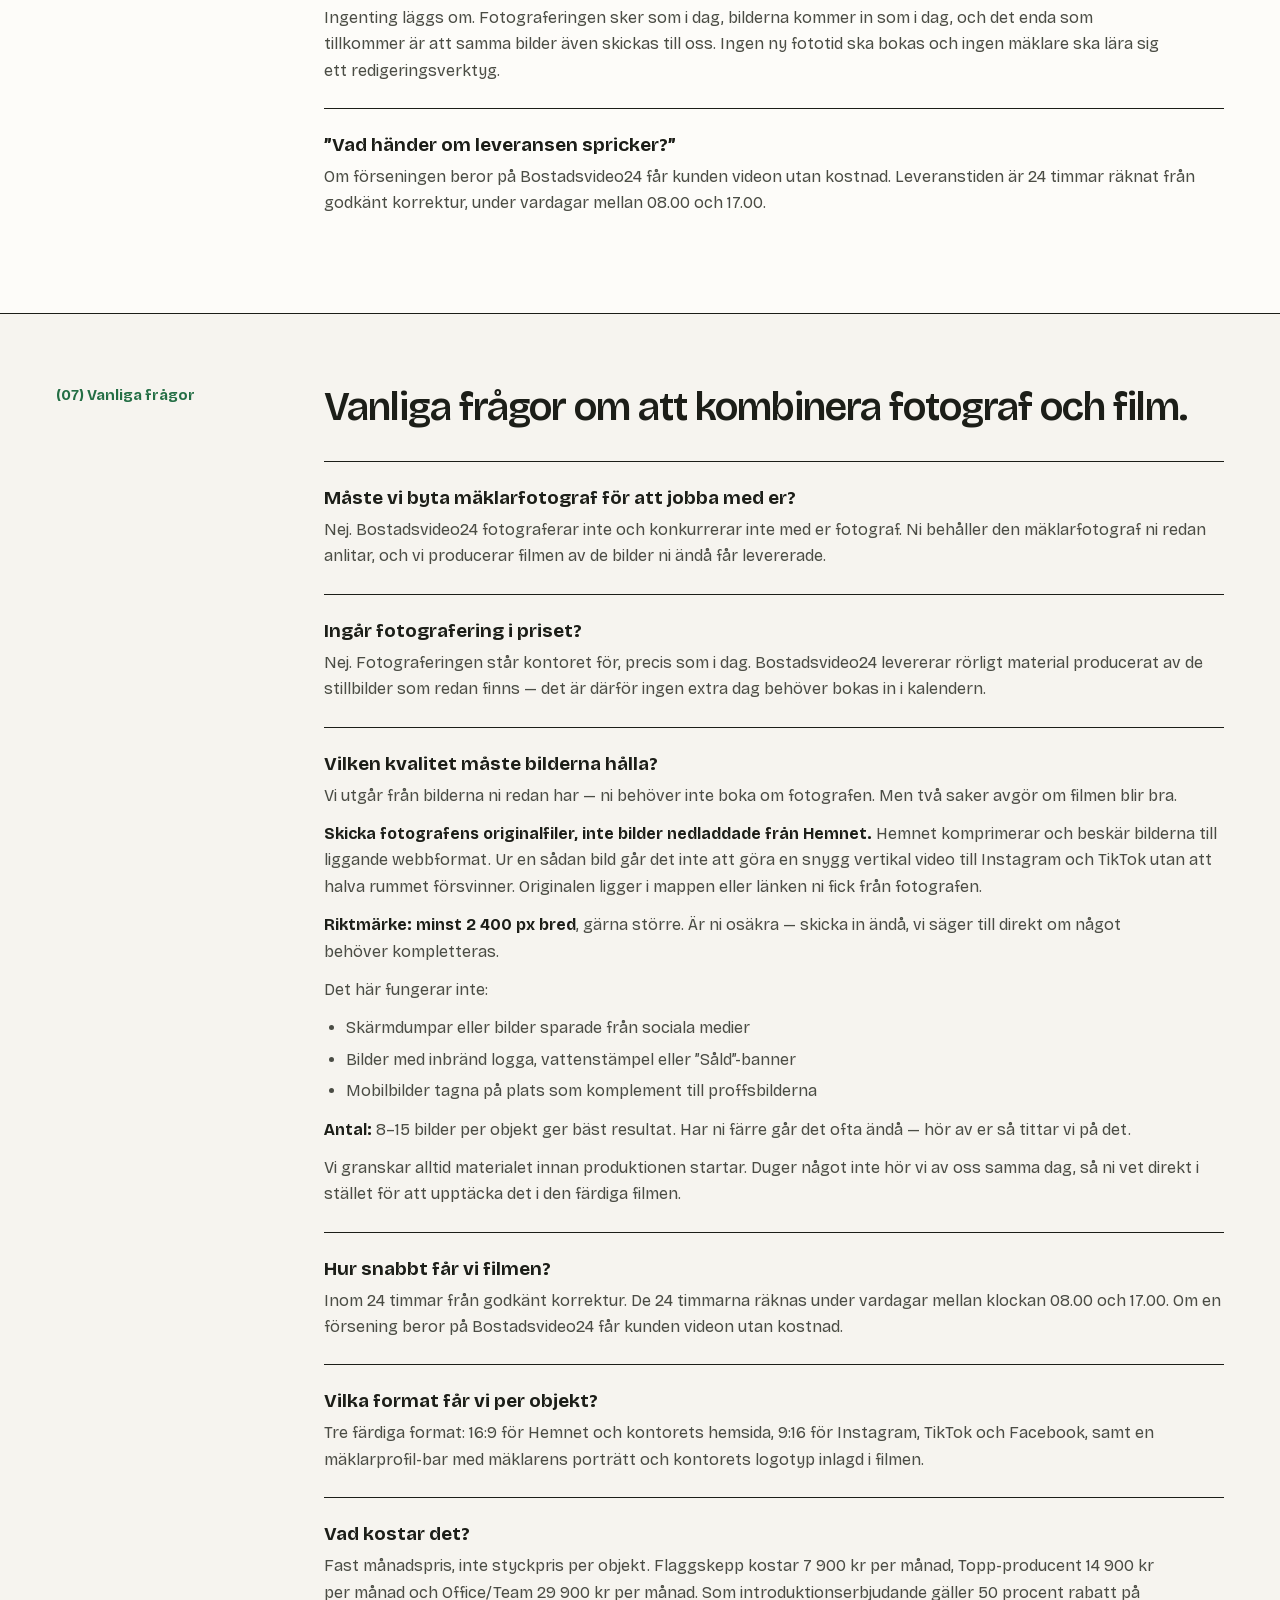
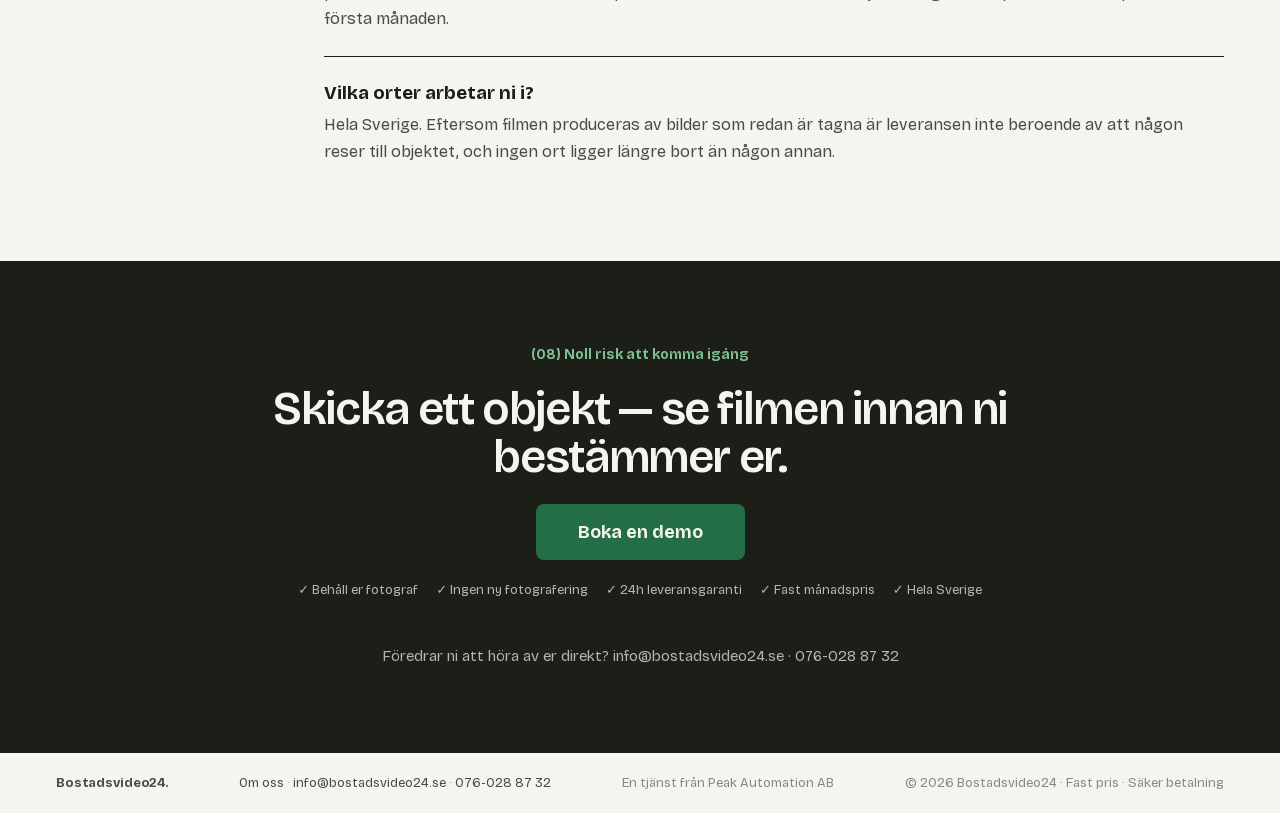
==== commit f0740298: "Om oss: enspaltig hero, porträtt i signaturen, efternamn, navlänk - Tvåspalten borttagen. Hero är en" ====
--- a/maklarfotograf.html
+++ b/maklarfotograf.html
@@ -152,7 +152,7 @@
     <a href="/" class="logo">Bostadsvideo24<span class="logo-dot">.</span></a>
     <a href="/#priser" class="nav-banner">🎉 Introduktionspris — 50 % rabatt på första månaden</a>
     <div class="nav-links">
-      <a href="/#process">Process</a><a href="/#resultat">Resultat</a><a href="/#priser">Priser</a>
+      <a href="/#process">Process</a><a href="/#resultat">Resultat</a><a href="/#priser">Priser</a><a href="/om-oss">Om oss</a>
       <a href="#boka" class="btn-nav"
          data-cal-link="stefan-vikstrom-peakmarketing/strategimote-bostadsvideo24"
          data-cal-namespace="strategimote-bostadsvideo24"
--- a/assets/css/style.css
+++ b/assets/css/style.css
@@ -193,9 +193,19 @@
 .stats-head { margin-bottom: 44px; }
 .stats-grid { display: grid; grid-template-columns: repeat(3, 1fr); gap: 14px; }
 /* ---------- Om oss ---------- */
+.about-hero-copy { display: flex; flex-direction: column; align-items: flex-start; }
+.about-hero-copy .section-label { margin-bottom: 18px; }
+.about-hero-copy h1 { font-size: 52px; max-width: 15ch; margin-bottom: 28px; }
+.about-hero-copy .about-kicker { margin-top: 12px; }
+/* Porträttet är taget mot vit studiobakgrund och skulle utan kant flyta ihop
+   med sidans krämvita botten. Kanten är samma ink-linje som övriga bildramar. */
+.byline-img {
+  display: block; width: 88px; height: 88px;
+  border-radius: 50%; border: var(--border); object-fit: cover;
+}
 .about-lead { font-size: 18px; line-height: 1.7; color: var(--muted); max-width: 56ch; margin: 0 0 20px; text-wrap: pretty; }
 .about-kicker { font-size: 24px; line-height: 1.45; font-weight: 700; color: var(--ink); margin: 30px 0 0; letter-spacing: -0.01em; }
-.byline { margin-top: 34px; padding-left: 16px; border-left: 3px solid var(--accent); }
+.byline { margin-top: 34px; padding-left: 16px; border-left: 3px solid var(--accent); display: flex; align-items: center; gap: 16px; }
 .byline .name { font-size: 20px; font-weight: 700; line-height: 1.3; }
 .byline .role { font-size: 13px; letter-spacing: 0.06em; text-transform: uppercase; color: var(--faint); margin-top: 4px; font-weight: 700; }
 
@@ -217,6 +227,7 @@
 .about-row p { margin: 0; font-size: 16px; line-height: 1.68; color: var(--muted); max-width: 60ch; text-wrap: pretty; }
 
 @media (max-width: 900px) {
+  .about-hero-copy h1 { font-size: 40px; }
   .about-cols { grid-template-columns: 1fr; gap: 36px; }
   .about-row { grid-template-columns: 1fr; gap: 8px; }
 }
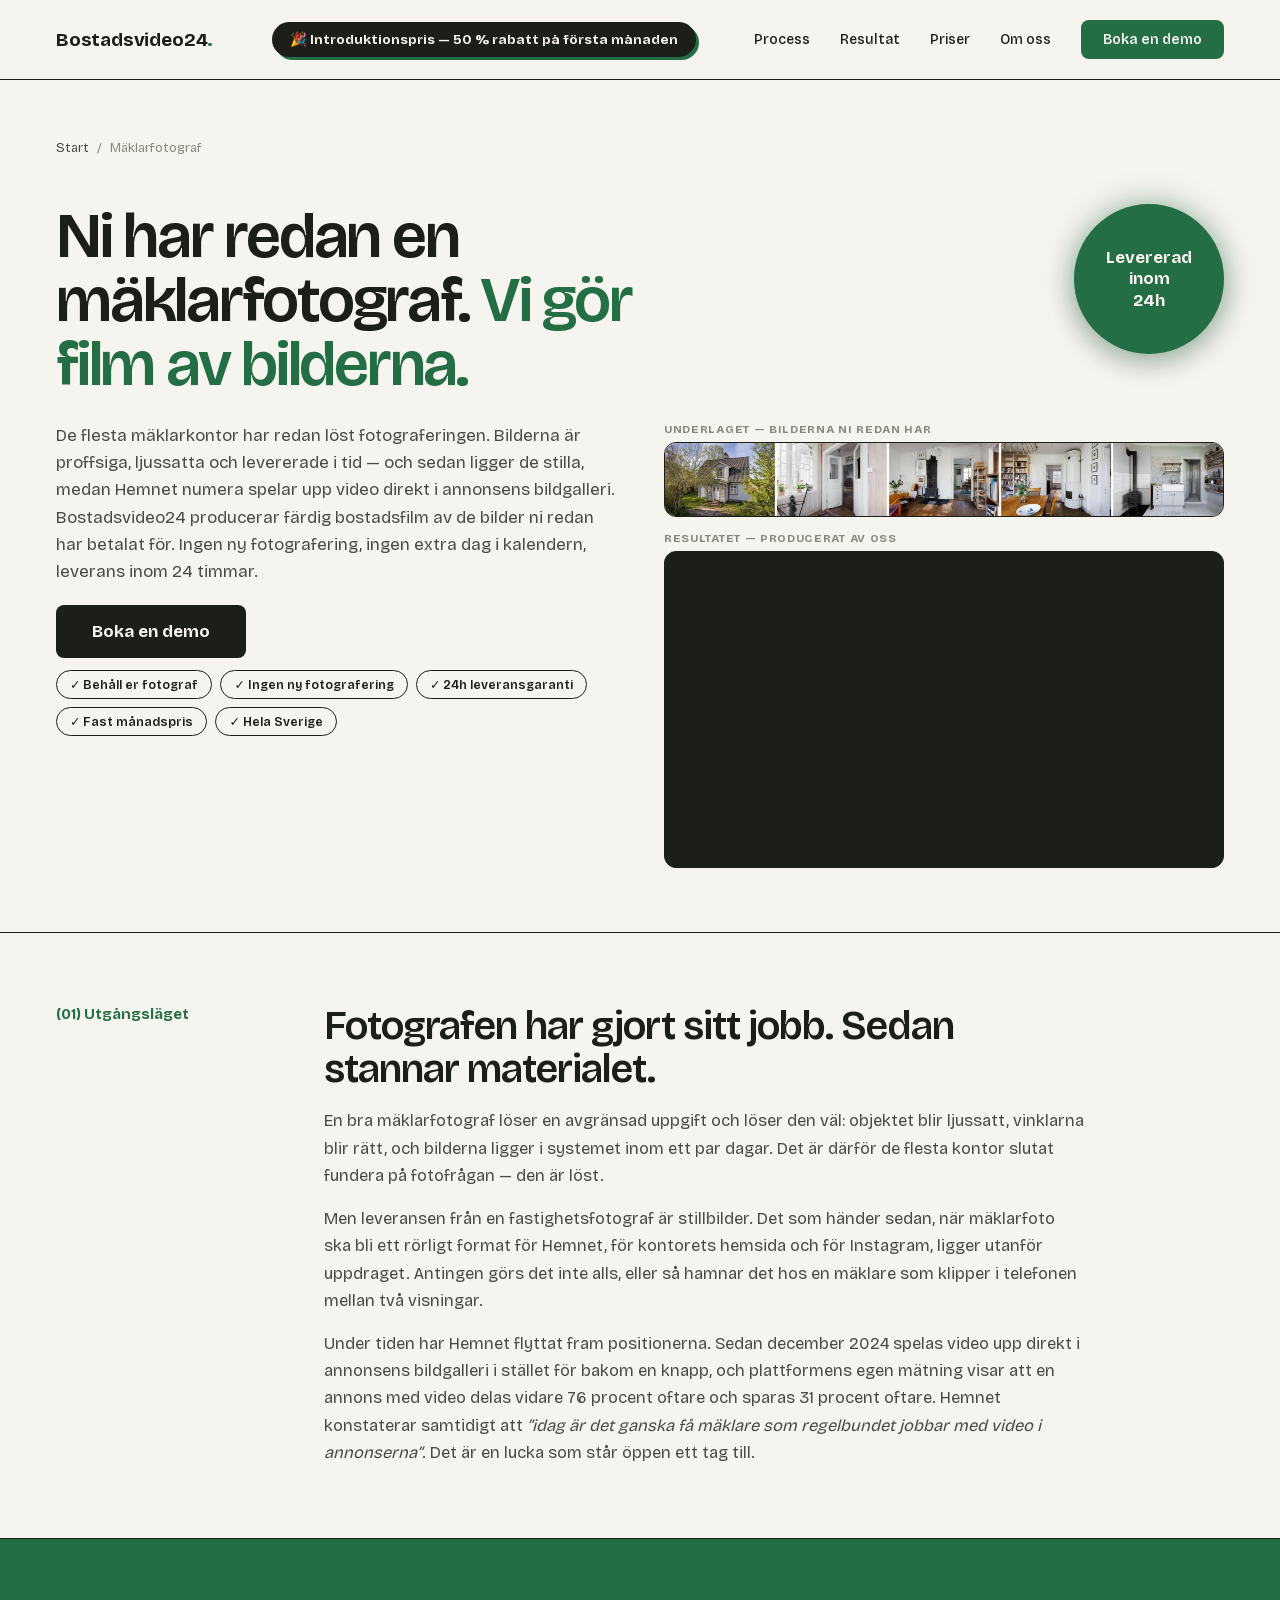
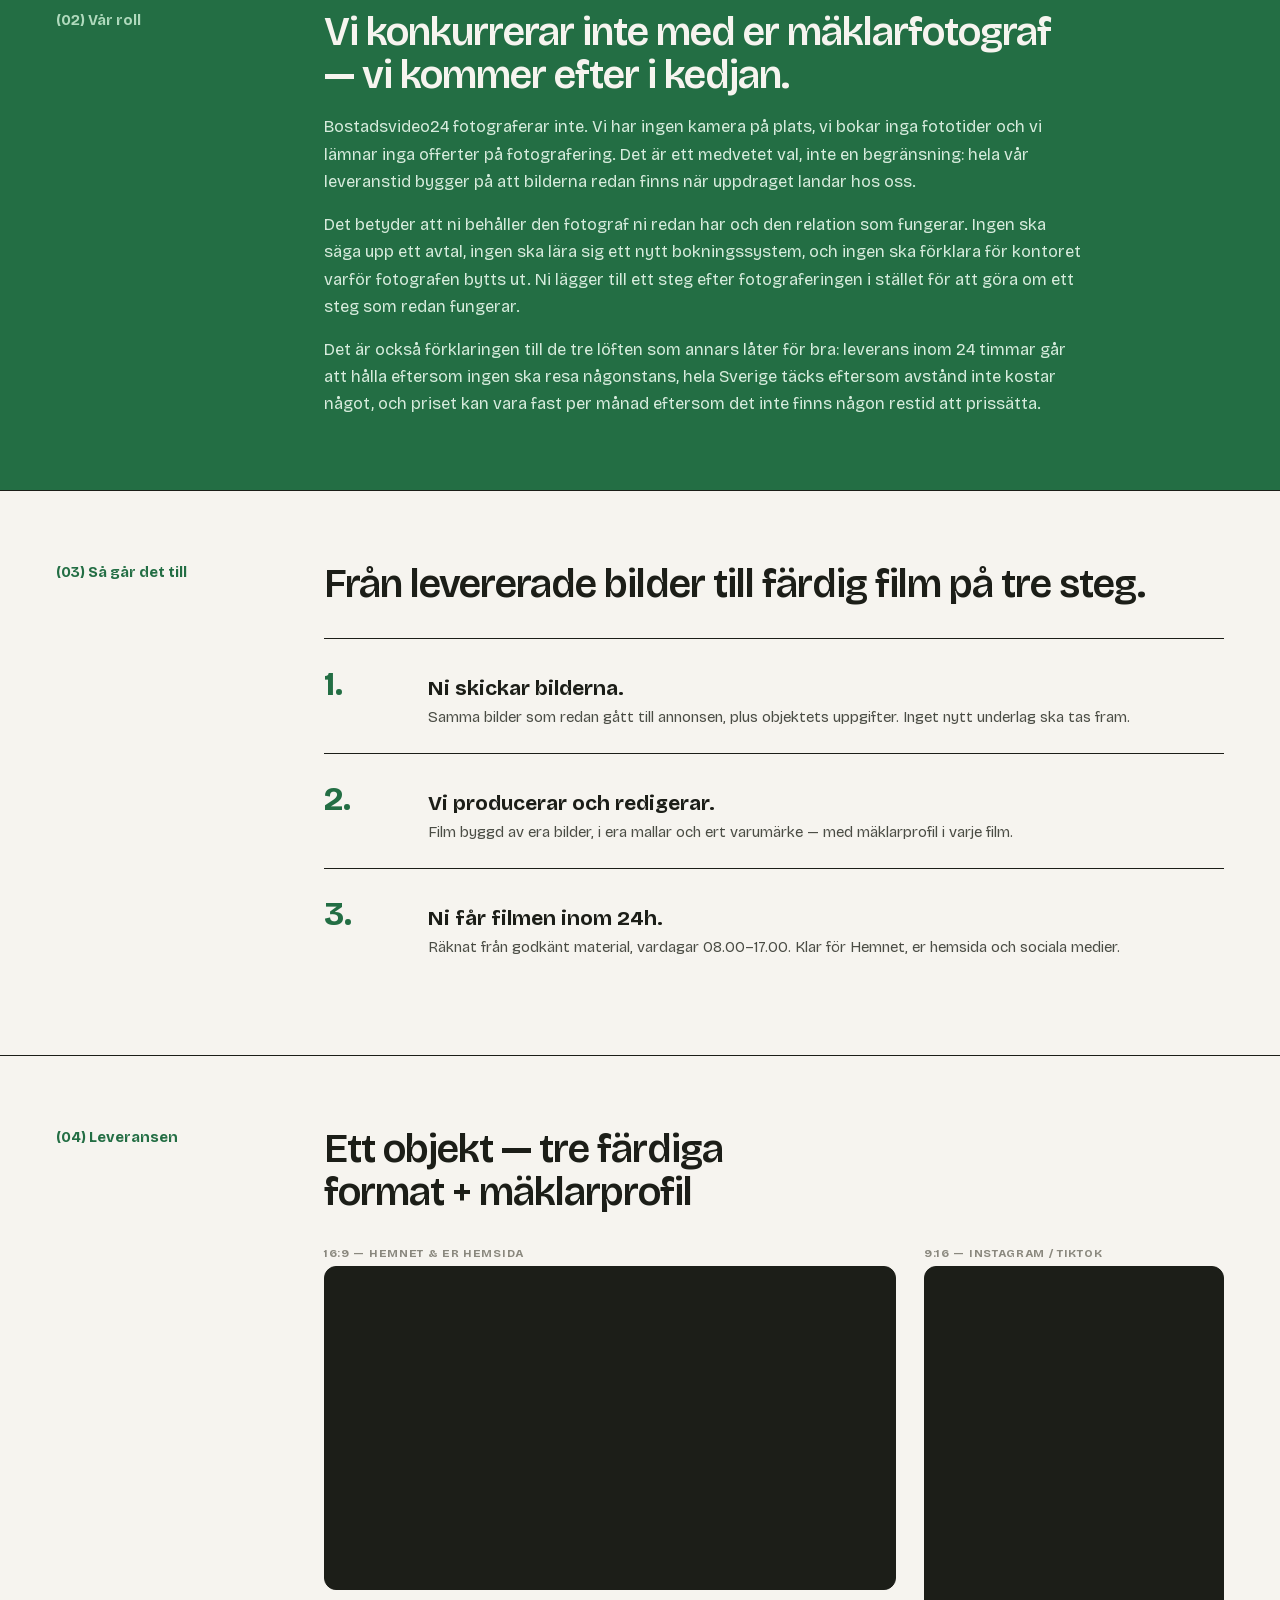
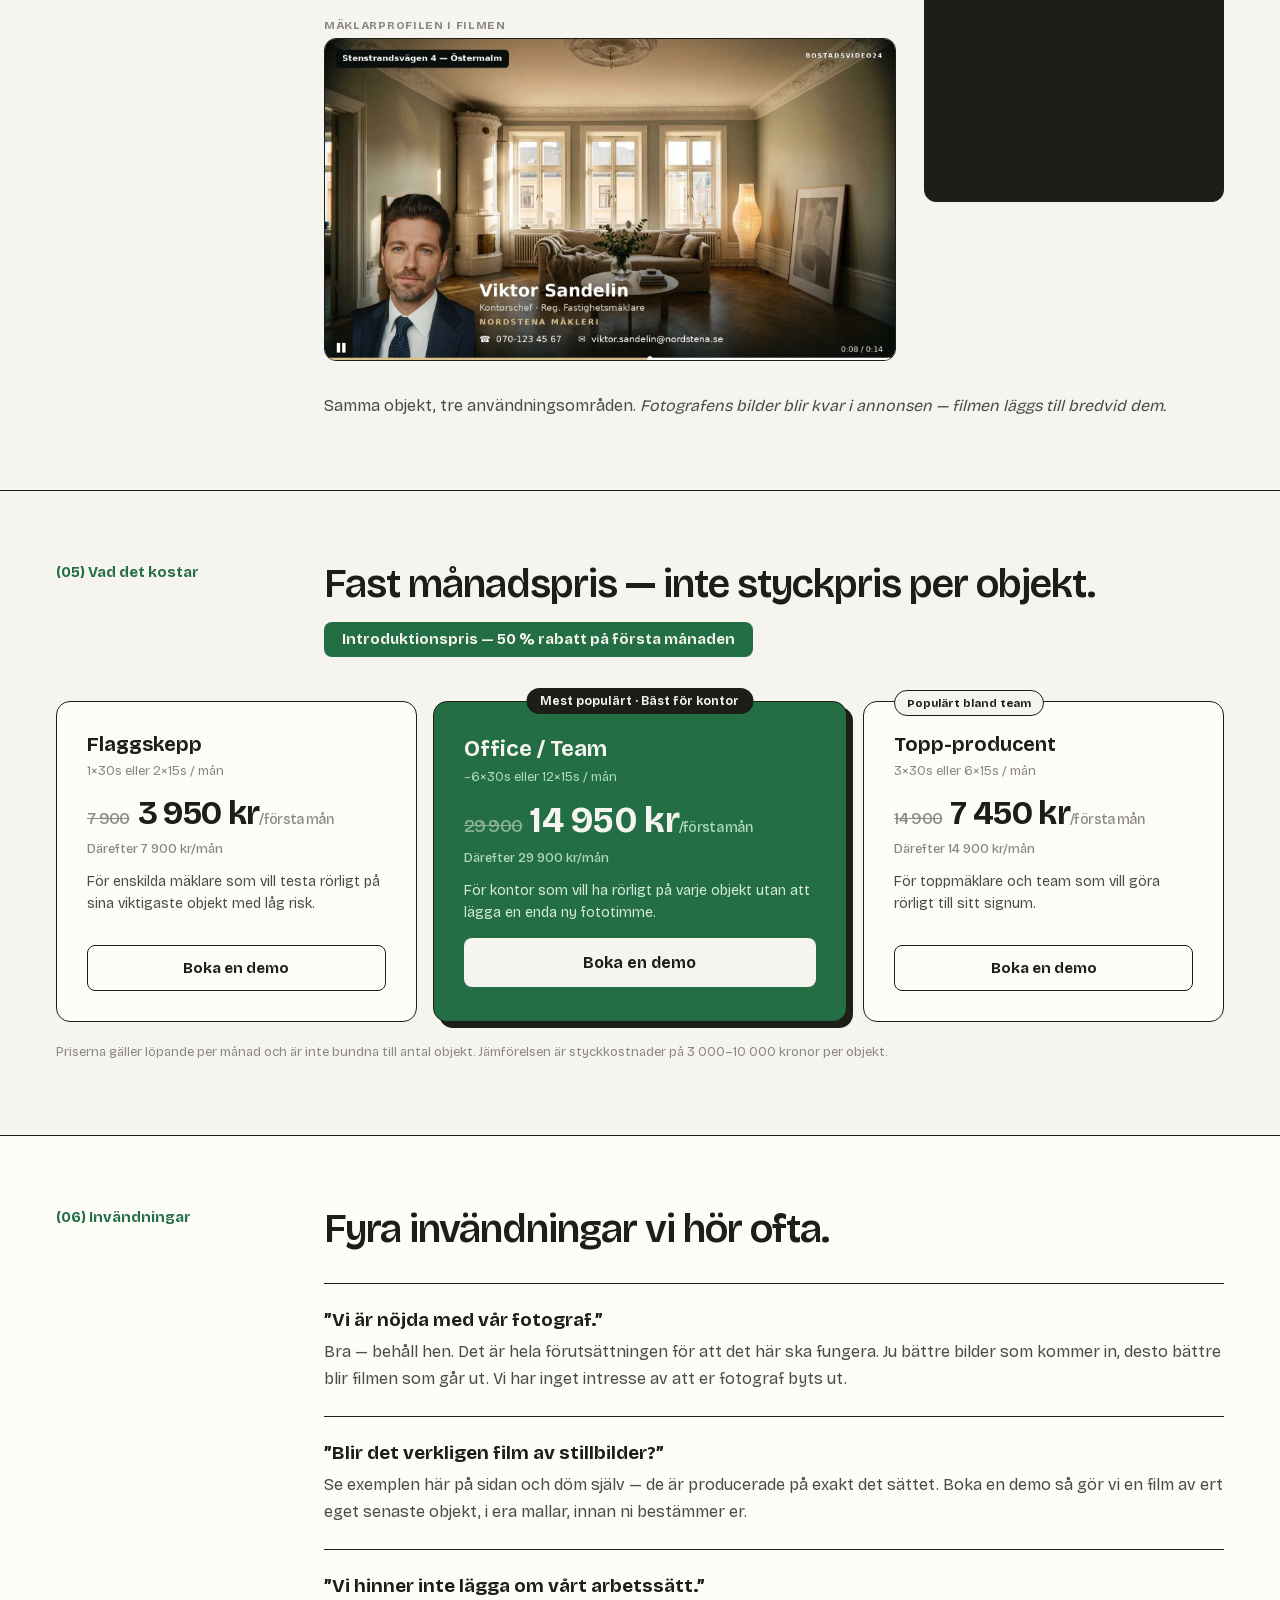
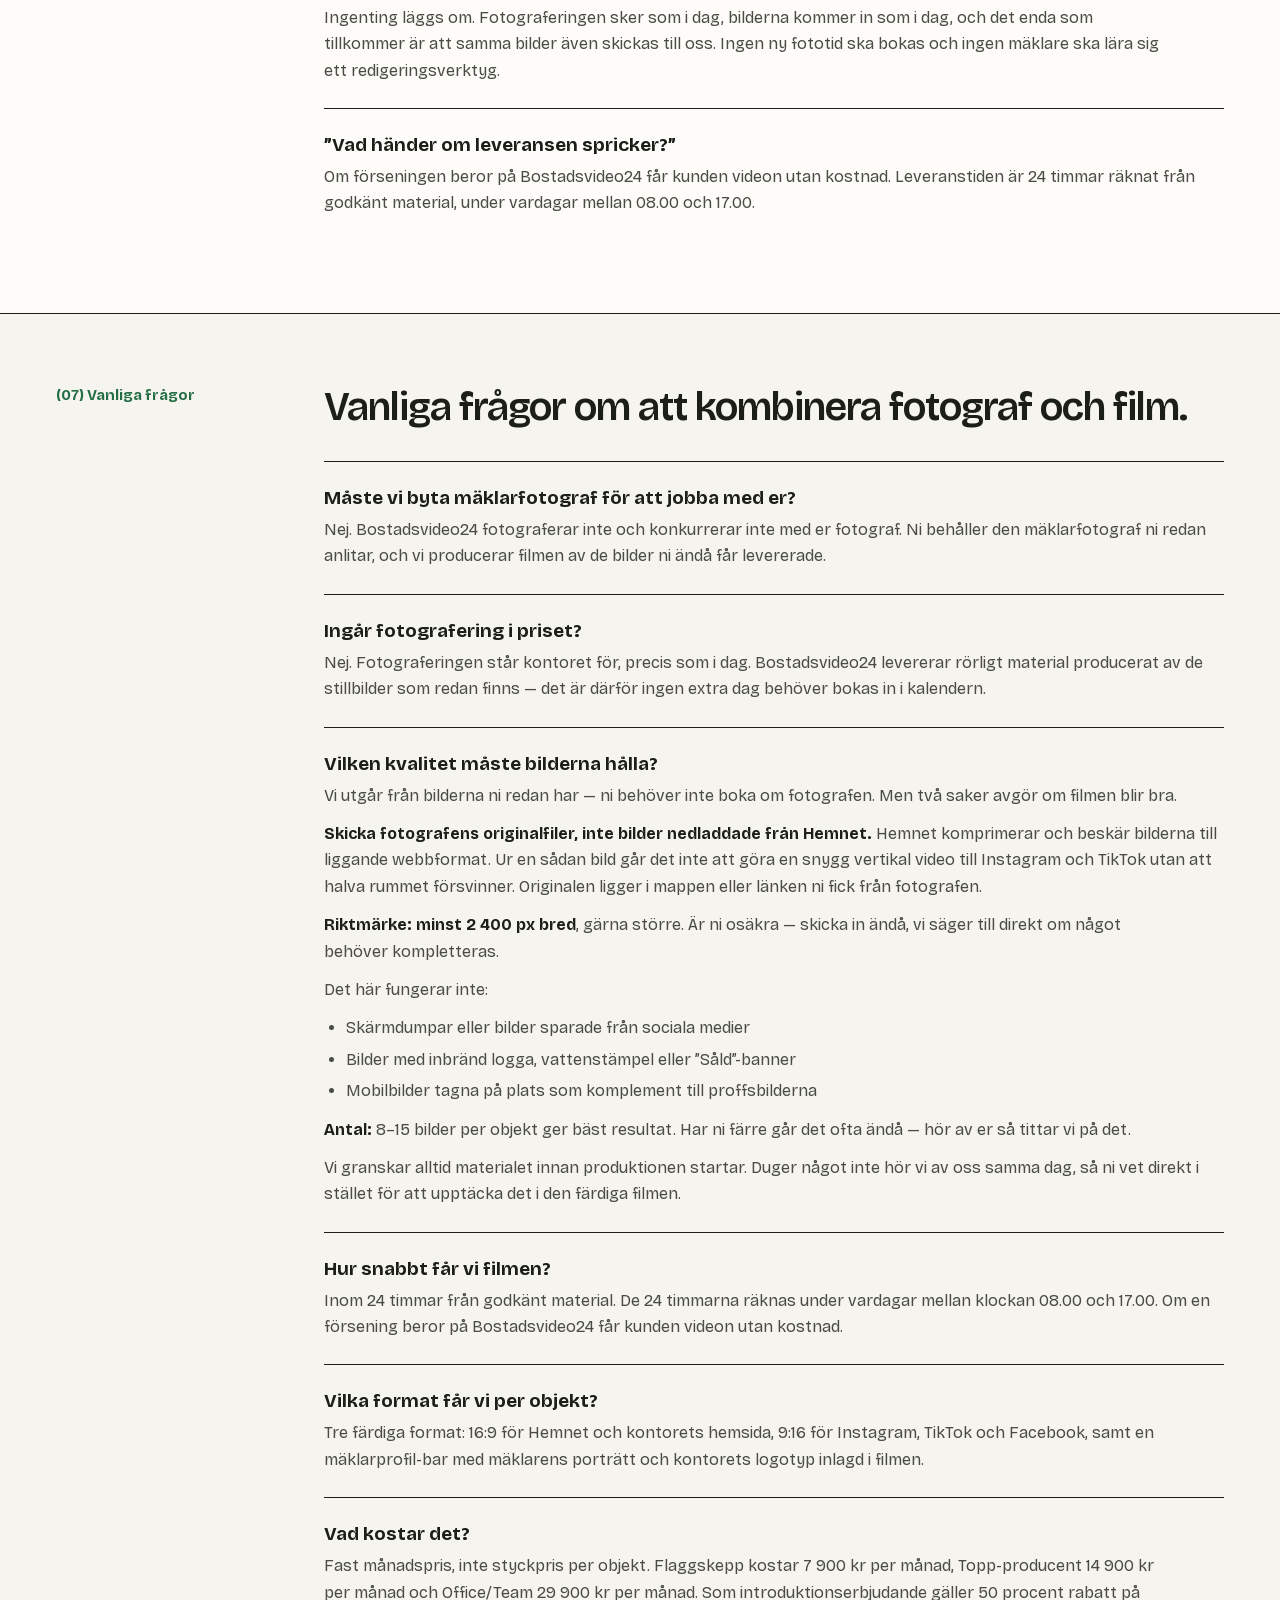
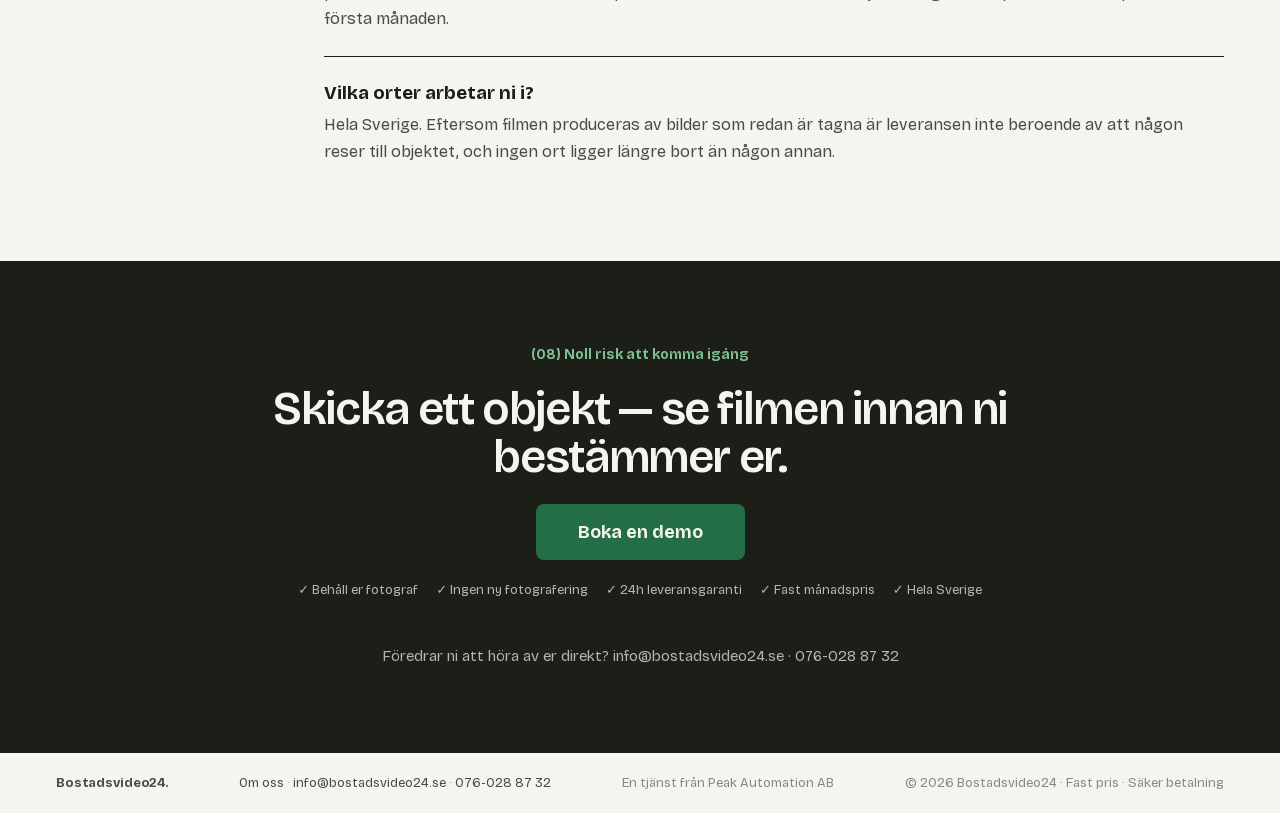
==== commit 84c1cef5: "Stoppa autospelande video, rätta efternamn och leveransvillkor Autospel: alla tre inbäddade filmer s" ====
--- a/maklarfotograf.html
+++ b/maklarfotograf.html
@@ -111,7 +111,7 @@
           "name": "Hur snabbt får vi filmen?",
           "acceptedAnswer": {
             "@type": "Answer",
-            "text": "Inom 24 timmar från godkänt korrektur. De 24 timmarna räknas under vardagar mellan klockan 08.00 och 17.00. Om en försening beror på Bostadsvideo24 får kunden videon utan kostnad."
+            "text": "Inom 24 timmar från godkänt material. De 24 timmarna räknas under vardagar mellan klockan 08.00 och 17.00. Om en försening beror på Bostadsvideo24 får kunden videon utan kostnad."
           }
         },
         {
@@ -198,7 +198,7 @@
           <div class="media-stack">
             <span class="media-label">Resultatet — producerat av oss</span>
             <div class="media-frame">
-              <iframe src="https://iframe.mediadelivery.net/embed/699355/479fa1cf-1cf2-4050-913b-e73dc4c1669e" allow="autoplay; fullscreen; picture-in-picture; encrypted-media" allowfullscreen title="Bostadsfilm producerad av stillbilder — exempel" loading="lazy"></iframe>
+              <iframe src="https://iframe.mediadelivery.net/embed/699355/479fa1cf-1cf2-4050-913b-e73dc4c1669e?autoplay=false&amp;preload=false" allow="fullscreen; picture-in-picture; encrypted-media" allowfullscreen title="Bostadsfilm producerad av stillbilder — exempel" loading="lazy"></iframe>
             </div>
           </div>
         </div>
@@ -237,7 +237,7 @@
         <div>
           <div class="step"><span class="step-num">1.</span><div><h3>Ni skickar bilderna.</h3><p>Samma bilder som redan gått till annonsen, plus objektets uppgifter. Inget nytt underlag ska tas fram.</p></div></div>
           <div class="step"><span class="step-num">2.</span><div><h3>Vi producerar och redigerar.</h3><p>Film byggd av era bilder, i era mallar och ert varumärke — med mäklarprofil i varje film.</p></div></div>
-          <div class="step"><span class="step-num">3.</span><div><h3>Ni får filmen inom 24h.</h3><p>Räknat från godkänt korrektur, vardagar 08.00–17.00. Klar för Hemnet, er hemsida och sociala medier.</p></div></div>
+          <div class="step"><span class="step-num">3.</span><div><h3>Ni får filmen inom 24h.</h3><p>Räknat från godkänt material, vardagar 08.00–17.00. Klar för Hemnet, er hemsida och sociala medier.</p></div></div>
         </div>
       </div>
     </div>
@@ -254,7 +254,7 @@
             <div class="media-stack">
               <span class="media-label">16:9 — Hemnet &amp; er hemsida</span>
               <div class="media-frame">
-                <iframe src="https://iframe.mediadelivery.net/embed/699355/479fa1cf-1cf2-4050-913b-e73dc4c1669e" allow="autoplay; fullscreen; picture-in-picture; encrypted-media" allowfullscreen title="16:9 — Hemnet och hemsida" loading="lazy"></iframe>
+                <iframe src="https://iframe.mediadelivery.net/embed/699355/479fa1cf-1cf2-4050-913b-e73dc4c1669e?autoplay=false&amp;preload=false" allow="fullscreen; picture-in-picture; encrypted-media" allowfullscreen title="16:9 — Hemnet och hemsida" loading="lazy"></iframe>
               </div>
             </div>
             <div class="media-stack">
@@ -268,7 +268,7 @@
           <div class="media-stack">
             <span class="media-label">9:16 — Instagram / TikTok</span>
             <div class="media-frame media-frame--vertical">
-              <iframe src="https://iframe.mediadelivery.net/embed/699355/17a2db2c-a9d0-4f64-8f5c-353f22dd0bba" allow="autoplay; fullscreen; picture-in-picture; encrypted-media" allowfullscreen title="9:16 — Instagram och TikTok" loading="lazy"></iframe>
+              <iframe src="https://iframe.mediadelivery.net/embed/699355/17a2db2c-a9d0-4f64-8f5c-353f22dd0bba?autoplay=false&amp;preload=false" allow="fullscreen; picture-in-picture; encrypted-media" allowfullscreen title="9:16 — Instagram och TikTok" loading="lazy"></iframe>
             </div>
           </div>
         </div>
@@ -341,7 +341,7 @@
           </div>
           <div class="faq-item">
             <h3>”Vad händer om leveransen spricker?”</h3>
-            <p>Om förseningen beror på Bostadsvideo24 får kunden videon utan kostnad. Leveranstiden är 24 timmar räknat från godkänt korrektur, under vardagar mellan 08.00 och 17.00.</p>
+            <p>Om förseningen beror på Bostadsvideo24 får kunden videon utan kostnad. Leveranstiden är 24 timmar räknat från godkänt material, under vardagar mellan 08.00 och 17.00.</p>
           </div>
         </div>
       </div>
@@ -379,7 +379,7 @@
           </div>
           <div class="faq-item">
             <h3>Hur snabbt får vi filmen?</h3>
-            <p>Inom 24 timmar från godkänt korrektur. De 24 timmarna räknas under vardagar mellan klockan 08.00 och 17.00. Om en försening beror på Bostadsvideo24 får kunden videon utan kostnad.</p>
+            <p>Inom 24 timmar från godkänt material. De 24 timmarna räknas under vardagar mellan klockan 08.00 och 17.00. Om en försening beror på Bostadsvideo24 får kunden videon utan kostnad.</p>
           </div>
           <div class="faq-item">
             <h3>Vilka format får vi per objekt?</h3>
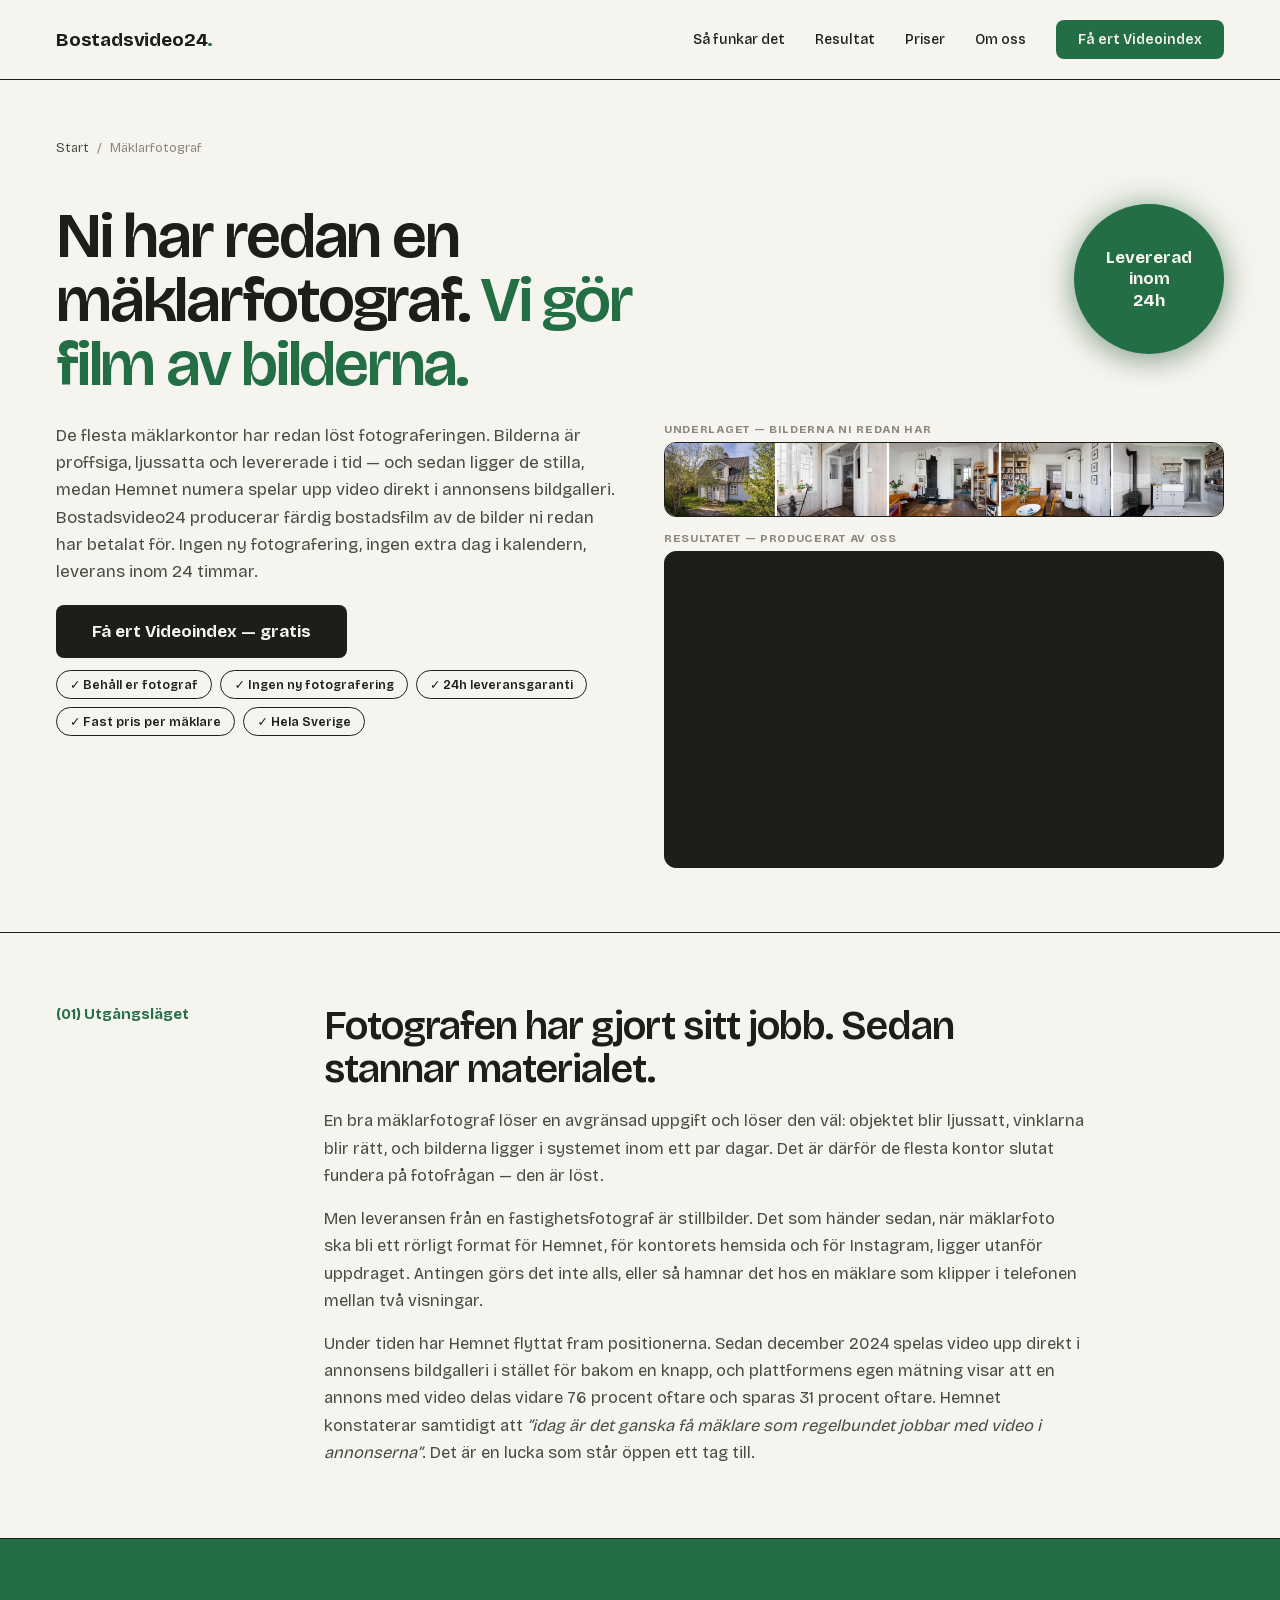
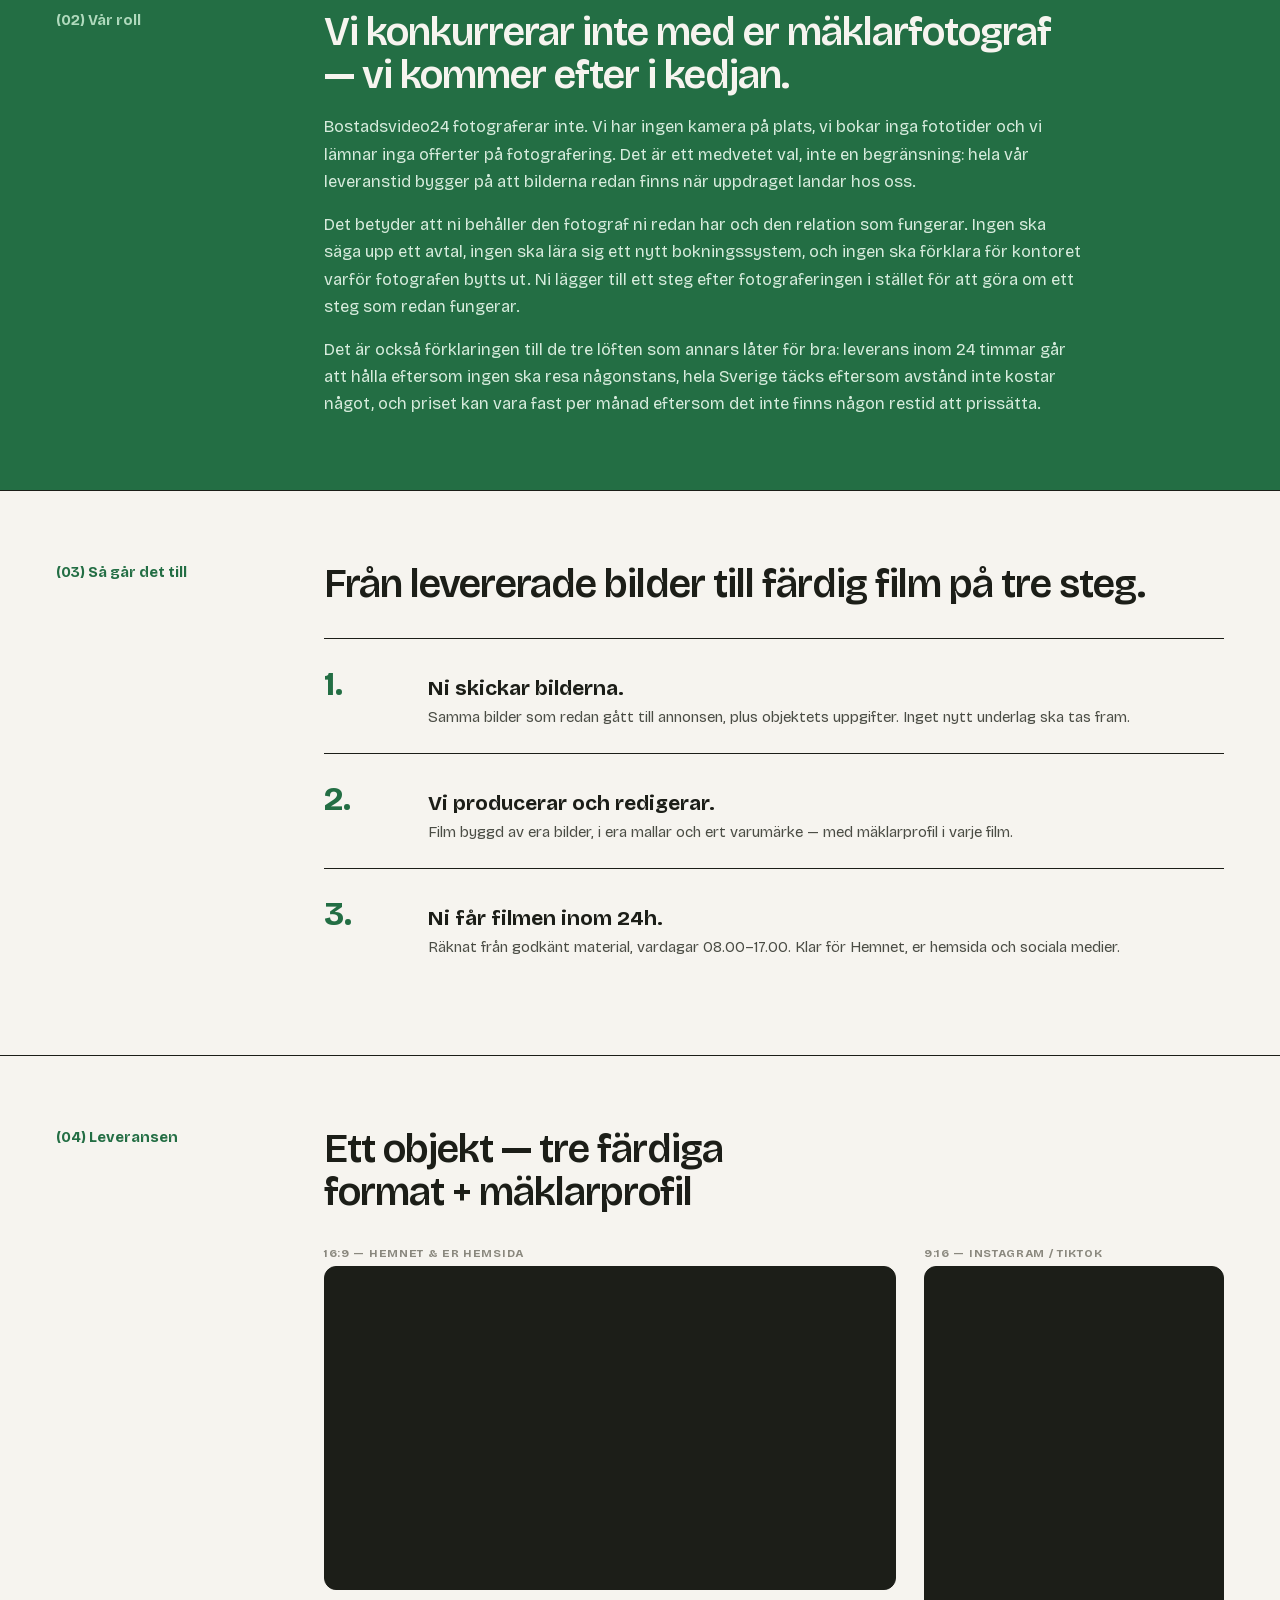
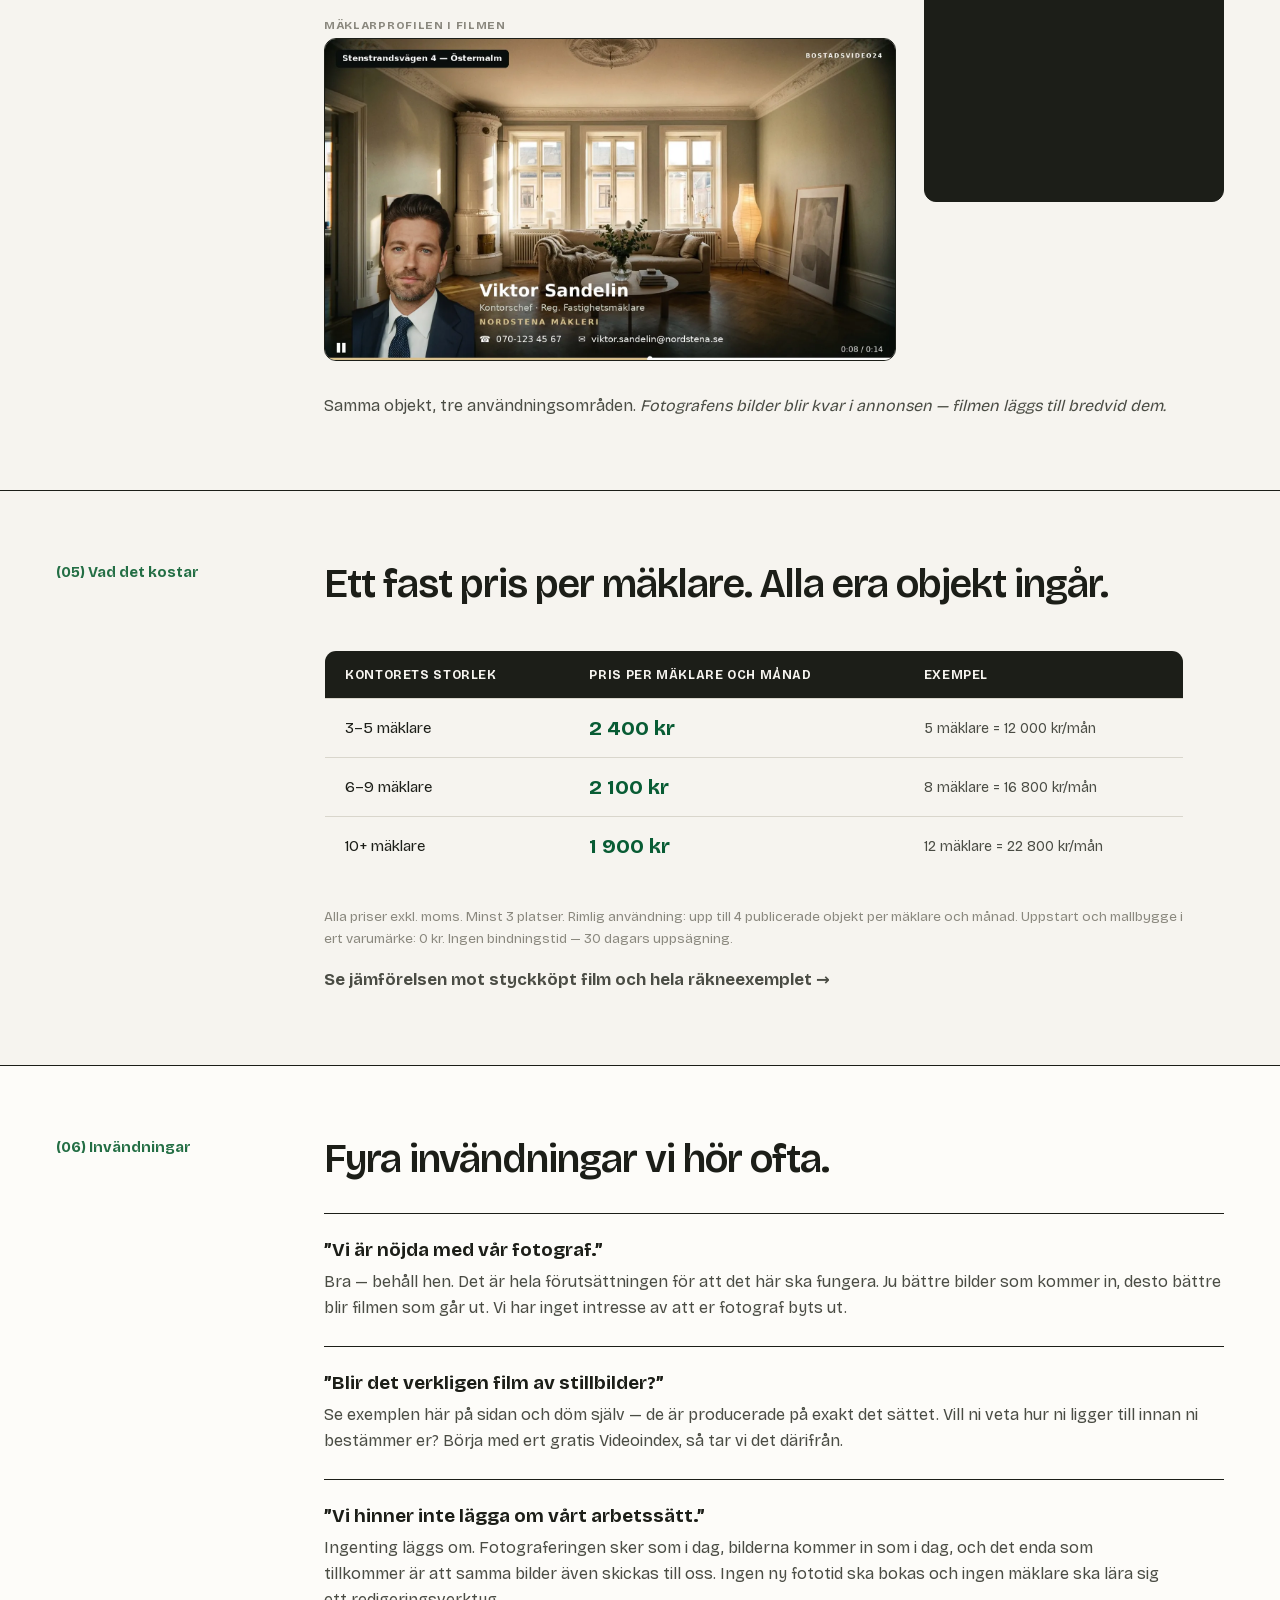
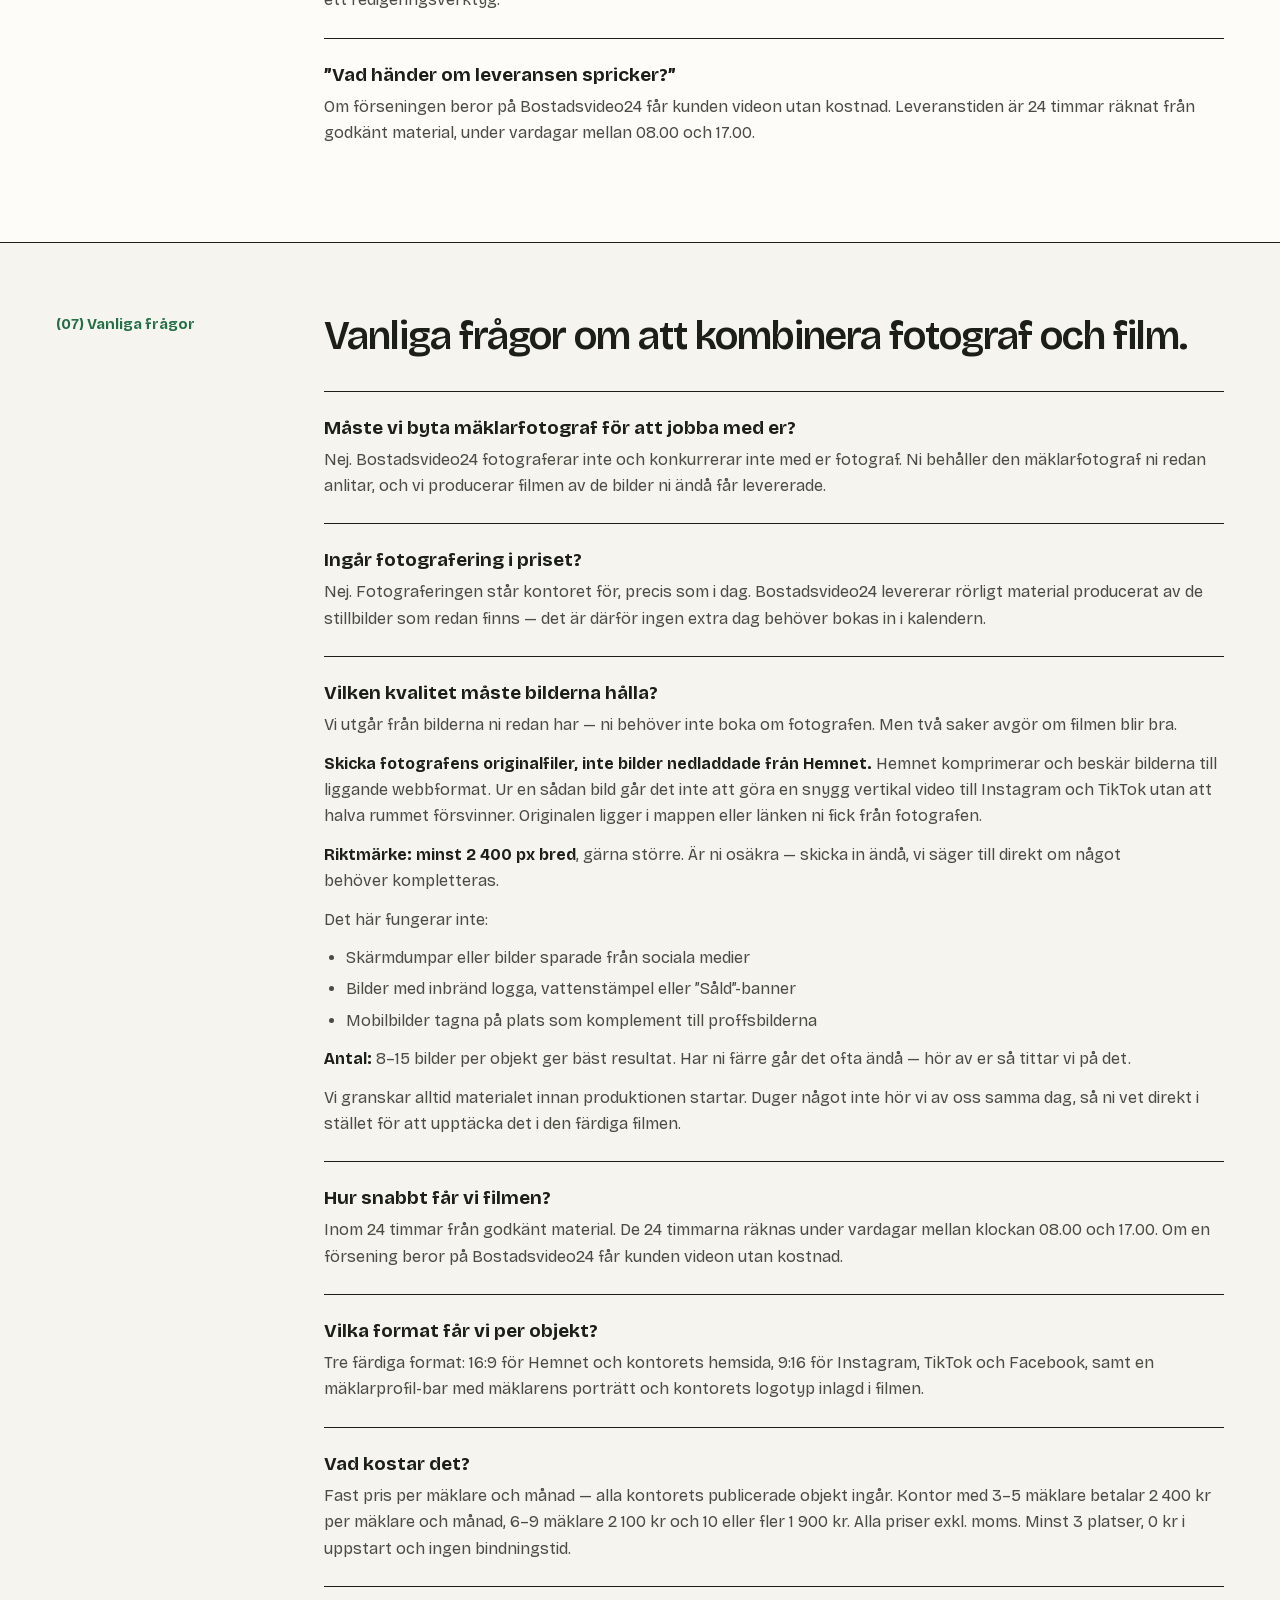
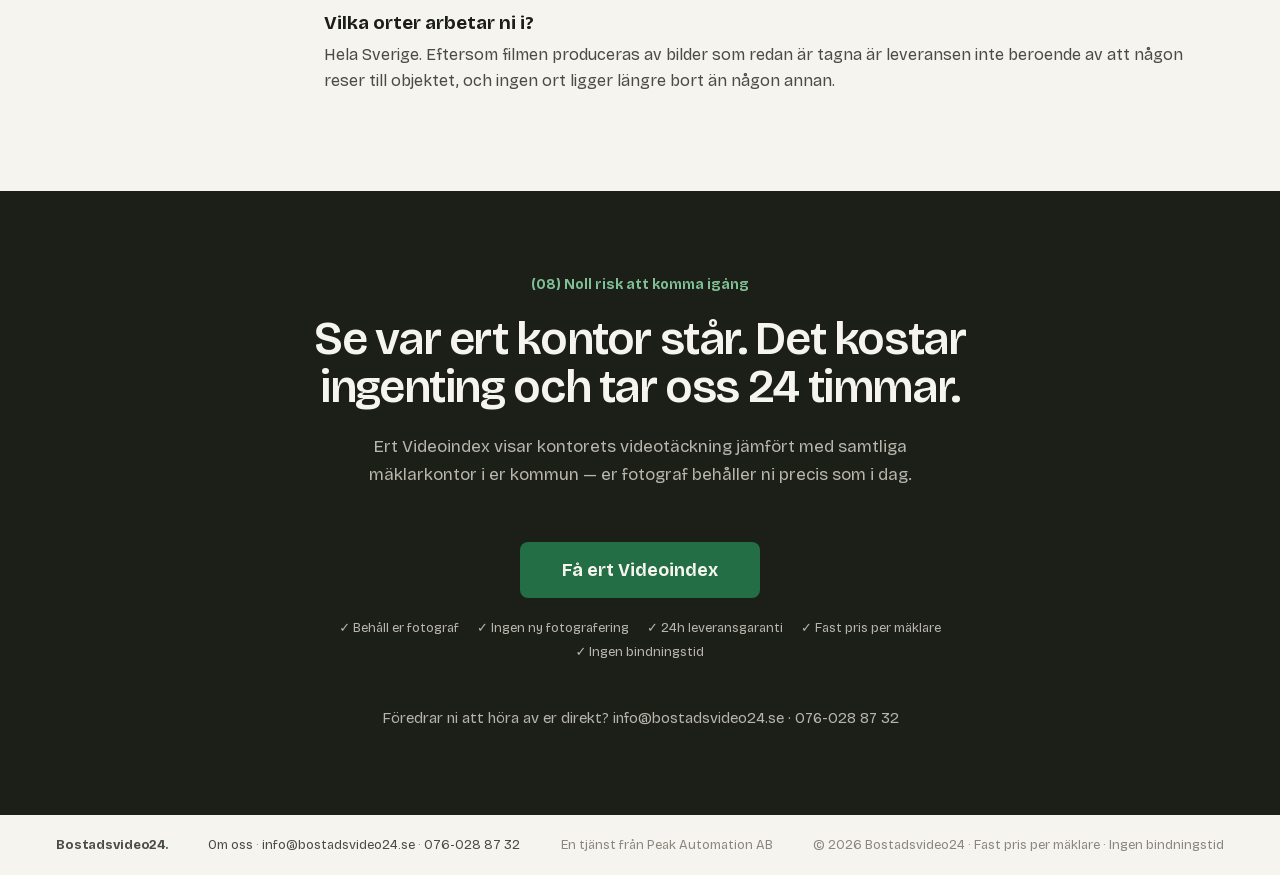
==== commit 6708c265: "Undersidor: Videoindex-CTA, per-mäklare-pris, rabattbanner och Cal bort Co-Authored-By: Claude Fable" ====
--- a/maklarfotograf.html
+++ b/maklarfotograf.html
@@ -4,7 +4,7 @@
 <meta charset="utf-8">
 <meta name="viewport" content="width=device-width, initial-scale=1">
 <title>Mäklarfotograf? Vi gör film av era bilder | Bostadsvideo24</title>
-<meta name="description" content="Ni har redan en mäklarfotograf. Bostadsvideo24 gör färdig bostadsfilm av bilderna inom 24 timmar — 16:9 för Hemnet och 9:16 för sociala medier. Fast månadspris.">
+<meta name="description" content="Ni har redan en mäklarfotograf. Bostadsvideo24 gör färdig bostadsfilm av bilderna inom 24 timmar — 16:9 för Hemnet och 9:16 för sociala medier. Fast pris per mäklare och månad.">
 <link rel="canonical" href="https://www.bostadsvideo24.se/maklarfotograf">
 <meta property="og:type" content="website">
 <meta property="og:locale" content="sv_SE">
@@ -23,13 +23,6 @@
 <link rel="icon" href="data:image/svg+xml,%3Csvg xmlns='http://www.w3.org/2000/svg' viewBox='0 0 32 32'%3E%3Crect width='32' height='32' rx='8' fill='%232e7d4f'/%3E%3Ctext x='16' y='22' font-family='sans-serif' font-size='14' font-weight='700' fill='%23f6f4ef' text-anchor='middle'%3E24%3C/text%3E%3C/svg%3E">
 <link rel="preload" href="assets/fonts/bricolage-grotesque-latin.woff2" as="font" type="font/woff2" crossorigin>
 <link rel="stylesheet" href="assets/css/style.css">
-<script type="text/javascript">
-(function (C, A, L) { let p = function (a, ar) { a.q.push(ar); }; let d = C.document; C.Cal = C.Cal || function () { let cal = C.Cal; let ar = arguments; if (!cal.loaded) { cal.ns = {}; cal.q = cal.q || []; d.head.appendChild(d.createElement("script")).src = A; cal.loaded = true; } if (ar[0] === L) { const api = function () { p(api, arguments); }; const namespace = ar[1]; api.q = api.q || []; if(typeof namespace === "string"){cal.ns[namespace] = cal.ns[namespace] || api;p(cal.ns[namespace], ar);p(cal, ["initNamespace", namespace]);} else p(cal, ar); return;} p(cal, ar); }; })(window, "https://app.cal.com/embed/embed.js", "init");
-Cal("init", "strategimote-bostadsvideo24", {origin:"https://app.cal.com"});
-Cal.config = Cal.config || {};
-Cal.config.forwardQueryParams = true;
-Cal.ns["strategimote-bostadsvideo24"]("ui", {"cssVarsPerTheme":{"light":{"cal-brand":"#241d7b"},"dark":{"cal-brand":"#fafafa"}},"hideEventTypeDetails":false,"layout":"month_view"});
-</script>
 
 <!--
   SIDANS SYFTE — läs innan du ändrar texten.
@@ -127,7 +120,7 @@
           "name": "Vad kostar det?",
           "acceptedAnswer": {
             "@type": "Answer",
-            "text": "Fast månadspris, inte styckpris per objekt. Flaggskepp kostar 7 900 kr per månad, Topp-producent 14 900 kr per månad och Office/Team 29 900 kr per månad. Som introduktionserbjudande gäller 50 procent rabatt på första månaden."
+            "text": "Fast pris per mäklare och månad — alla kontorets publicerade objekt ingår. Kontor med 3–5 mäklare betalar 2 400 kr per mäklare och månad, 6–9 mäklare 2 100 kr och 10 eller fler 1 900 kr. Alla priser exkl. moms. Minst 3 platser, 0 kr i uppstart och ingen bindningstid."
           }
         },
         {
@@ -150,13 +143,9 @@
 
   <nav class="nav">
     <a href="/" class="logo">Bostadsvideo24<span class="logo-dot">.</span></a>
-    <a href="/#priser" class="nav-banner">🎉 Introduktionspris — 50 % rabatt på första månaden</a>
     <div class="nav-links">
-      <a href="/#process">Process</a><a href="/#resultat">Resultat</a><a href="/#priser">Priser</a><a href="/om-oss">Om oss</a>
-      <a href="#boka" class="btn-nav"
-         data-cal-link="stefan-vikstrom-peakmarketing/strategimote-bostadsvideo24"
-         data-cal-namespace="strategimote-bostadsvideo24"
-         data-cal-config='{"layout":"month_view","useSlotsViewOnSmallScreen":"true"}'>Boka en demo</a>
+      <a href="/#process">Så funkar det</a><a href="/#resultat">Resultat</a><a href="/#priser">Priser</a><a href="/om-oss">Om oss</a>
+      <a href="/#videoindex" class="btn-nav">Få ert Videoindex</a>
     </div>
   </nav>
 
@@ -174,15 +163,12 @@
         <div class="hero-copy">
           <p class="hero-lead">De flesta mäklarkontor har redan löst fotograferingen. Bilderna är proffsiga, ljussatta och levererade i tid — och sedan ligger de stilla, medan Hemnet numera spelar upp video direkt i annonsens bildgalleri. Bostadsvideo24 producerar färdig bostadsfilm av de bilder ni redan har betalat för. Ingen ny fotografering, ingen extra dag i kalendern, leverans inom 24 timmar.</p>
           <div class="hero-cta">
-            <a href="#boka" class="btn-primary"
-               data-cal-link="stefan-vikstrom-peakmarketing/strategimote-bostadsvideo24"
-               data-cal-namespace="strategimote-bostadsvideo24"
-               data-cal-config='{"layout":"month_view","useSlotsViewOnSmallScreen":"true"}'>Boka en demo</a>
+            <a href="/#videoindex" class="btn-primary">Få ert Videoindex — gratis</a>
             <div class="chip-row">
               <span class="chip">✓ Behåll er fotograf</span>
               <span class="chip">✓ Ingen ny fotografering</span>
               <span class="chip">✓ 24h leveransgaranti</span>
-              <span class="chip">✓ Fast månadspris</span>
+              <span class="chip">✓ Fast pris per mäklare</span>
               <span class="chip">✓ Hela Sverige</span>
             </div>
           </div>
@@ -281,43 +267,27 @@
   <section id="priser" class="section">
     <div class="section-grid pricing-head">
       <span class="section-label">(05) Vad det kostar</span>
-      <h2>Fast månadspris — inte styckpris per objekt.<br><span class="offer-pill">Introduktionspris — 50 % rabatt på första månaden</span></h2>
-    </div>
-    <div class="pricing-grid">
-      <div class="price-card">
-        <div><h3>Flaggskepp</h3><span class="price-sub">1×30s eller 2×15s / mån</span></div>
-        <div class="price-value"><span class="price-old">7 900</span>3 950 kr<span class="price-period">/första mån</span></div>
-        <p class="price-then">Därefter 7 900 kr/mån</p>
-        <p class="price-desc">För enskilda mäklare som vill testa rörligt på sina viktigaste objekt med låg risk.</p>
-        <a href="#boka" class="btn-outline"
-           data-cal-link="stefan-vikstrom-peakmarketing/strategimote-bostadsvideo24"
-           data-cal-namespace="strategimote-bostadsvideo24"
-           data-cal-config='{"layout":"month_view","useSlotsViewOnSmallScreen":"true"}'>Boka en demo</a>
-      </div>
-      <div class="price-card price-card--featured">
-        <span class="featured-tag">Mest populärt · Bäst för kontor</span>
-        <div><h3>Office / Team</h3><span class="price-sub">~6×30s eller 12×15s / mån</span></div>
-        <div class="price-value"><span class="price-old">29 900</span>14 950 kr<span class="price-period">/första mån</span></div>
-        <p class="price-then">Därefter 29 900 kr/mån</p>
-        <p class="price-desc">För kontor som vill ha rörligt på varje objekt utan att lägga en enda ny fototimme.</p>
-        <a href="#boka" class="btn-featured"
-           data-cal-link="stefan-vikstrom-peakmarketing/strategimote-bostadsvideo24"
-           data-cal-namespace="strategimote-bostadsvideo24"
-           data-cal-config='{"layout":"month_view","useSlotsViewOnSmallScreen":"true"}'>Boka en demo</a>
-      </div>
-      <div class="price-card">
-        <span class="price-tag">Populärt bland team</span>
-        <div><h3>Topp-producent</h3><span class="price-sub">3×30s eller 6×15s / mån</span></div>
-        <div class="price-value"><span class="price-old">14 900</span>7 450 kr<span class="price-period">/första mån</span></div>
-        <p class="price-then">Därefter 14 900 kr/mån</p>
-        <p class="price-desc">För toppmäklare och team som vill göra rörligt till sitt signum.</p>
-        <a href="#boka" class="btn-outline"
-           data-cal-link="stefan-vikstrom-peakmarketing/strategimote-bostadsvideo24"
-           data-cal-namespace="strategimote-bostadsvideo24"
-           data-cal-config='{"layout":"month_view","useSlotsViewOnSmallScreen":"true"}'>Boka en demo</a>
-      </div>
-    </div>
-    <p class="stats-source">Priserna gäller löpande per månad och är inte bundna till antal objekt. Jämförelsen är styckkostnader på 3 000–10 000 kronor per objekt.</p>
+      <h2>Ett fast pris per mäklare. Alla era objekt ingår.</h2>
+    </div>
+    <div class="section-grid">
+      <span></span>
+      <div class="section-body" style="max-width: 860px;">
+        <div class="price-table-wrap">
+          <table class="price-table">
+            <thead>
+              <tr><th scope="col">Kontorets storlek</th><th scope="col">Pris per mäklare och månad</th><th scope="col">Exempel</th></tr>
+            </thead>
+            <tbody>
+              <tr><td>3–5 mäklare</td><td class="pt-price">2 400 kr</td><td class="pt-ex">5 mäklare = 12 000 kr/mån</td></tr>
+              <tr><td>6–9 mäklare</td><td class="pt-price">2 100 kr</td><td class="pt-ex">8 mäklare = 16 800 kr/mån</td></tr>
+              <tr><td>10+ mäklare</td><td class="pt-price">1 900 kr</td><td class="pt-ex">12 mäklare = 22 800 kr/mån</td></tr>
+            </tbody>
+          </table>
+        </div>
+        <p class="price-note">Alla priser exkl. moms. Minst 3 platser. Rimlig användning: upp till 4 publicerade objekt per mäklare och månad. Uppstart och mallbygge i ert varumärke: 0 kr. Ingen bindningstid — 30 dagars uppsägning.</p>
+        <p class="section-text"><a href="/#priser"><strong>Se jämförelsen mot styckköpt film och hela räkneexemplet →</strong></a></p>
+      </div>
+    </div>
   </section>
 
   <!-- (06) Invändningar -->
@@ -333,7 +303,7 @@
           </div>
           <div class="faq-item">
             <h3>”Blir det verkligen film av stillbilder?”</h3>
-            <p>Se exemplen här på sidan och döm själv — de är producerade på exakt det sättet. Boka en demo så gör vi en film av ert eget senaste objekt, i era mallar, innan ni bestämmer er.</p>
+            <p>Se exemplen här på sidan och döm själv — de är producerade på exakt det sättet. Vill ni veta hur ni ligger till innan ni bestämmer er? Börja med ert gratis Videoindex, så tar vi det därifrån.</p>
           </div>
           <div class="faq-item">
             <h3>”Vi hinner inte lägga om vårt arbetssätt.”</h3>
@@ -387,7 +357,7 @@
           </div>
           <div class="faq-item">
             <h3>Vad kostar det?</h3>
-            <p>Fast månadspris, inte styckpris per objekt. Flaggskepp kostar 7 900 kr per månad, Topp-producent 14 900 kr per månad och Office/Team 29 900 kr per månad. Som introduktionserbjudande gäller 50 procent rabatt på första månaden.</p>
+            <p>Fast pris per mäklare och månad — alla kontorets publicerade objekt ingår. Kontor med 3–5 mäklare betalar 2 400 kr per mäklare och månad, 6–9 mäklare 2 100 kr och 10 eller fler 1 900 kr. Alla priser exkl. moms. Minst 3 platser, 0 kr i uppstart och ingen bindningstid.</p>
           </div>
           <div class="faq-item">
             <h3>Vilka orter arbetar ni i?</h3>
@@ -402,13 +372,11 @@
   <section id="boka" class="final-cta">
     <div class="final-cta-inner">
       <span class="section-label">(08) Noll risk att komma igång</span>
-      <h2>Skicka ett objekt — se filmen innan ni bestämmer er.</h2>
-      <a href="#boka" class="btn-cta"
-         data-cal-link="stefan-vikstrom-peakmarketing/strategimote-bostadsvideo24"
-         data-cal-namespace="strategimote-bostadsvideo24"
-         data-cal-config='{"layout":"month_view","useSlotsViewOnSmallScreen":"true"}'>Boka en demo</a>
+      <h2>Se var ert kontor står. Det kostar ingenting och tar oss 24 timmar.</h2>
+      <p class="cta-lead">Ert Videoindex visar kontorets videotäckning jämfört med samtliga mäklarkontor i er kommun — er fotograf behåller ni precis som i dag.</p>
+      <a href="/#videoindex" class="btn-cta">Få ert Videoindex</a>
       <div class="cta-chips">
-        <span>✓ Behåll er fotograf</span><span>✓ Ingen ny fotografering</span><span>✓ 24h leveransgaranti</span><span>✓ Fast månadspris</span><span>✓ Hela Sverige</span>
+        <span>✓ Behåll er fotograf</span><span>✓ Ingen ny fotografering</span><span>✓ 24h leveransgaranti</span><span>✓ Fast pris per mäklare</span><span>✓ Ingen bindningstid</span>
       </div>
       <p class="cta-fallback">
         Föredrar ni att höra av er direkt?
@@ -422,7 +390,7 @@
     <span class="logo"><a href="/">Bostadsvideo24<span class="logo-dot">.</span></a></span>
     <span><a href="/om-oss">Om oss</a> · <a href="mailto:info@bostadsvideo24.se">info@bostadsvideo24.se</a> · <a href="tel:+46760288732">076-028 87 32</a></span>
     <span>En tjänst från Peak Automation AB</span>
-    <span>© 2026 Bostadsvideo24 · Fast pris · Säker betalning</span>
+    <span>© 2026 Bostadsvideo24 · Fast pris per mäklare · Ingen bindningstid</span>
   </footer>
 
 </div>
--- a/assets/css/style.css
+++ b/assets/css/style.css
@@ -201,7 +201,7 @@
    med sidans krämvita botten. Kanten är samma ink-linje som övriga bildramar. */
 .byline-img {
   display: block; width: 88px; height: 88px;
-  border-radius: 50%; border: var(--border); object-fit: cover;
+  border-radius: var(--radius); border: var(--border); object-fit: cover;
 }
 .about-lead { font-size: 18px; line-height: 1.7; color: var(--muted); max-width: 56ch; margin: 0 0 20px; text-wrap: pretty; }
 .about-kicker { font-size: 24px; line-height: 1.45; font-weight: 700; color: var(--ink); margin: 30px 0 0; letter-spacing: -0.01em; }
@@ -439,6 +439,198 @@
   .footer { justify-content: center; text-align: center; }
 }
 
+/* ============================================================
+   Omtag mot kontorsägaren (docs/LP_STRATEGY_KONTOR.md)
+   ============================================================ */
+
+/* ---------- Hero: CTA-undertext + ATF-sifferkort ---------- */
+.cta-sub { margin: 0; font-size: 14px; line-height: 1.55; color: var(--muted); max-width: 44ch; }
+.hero-stats { display: grid; grid-template-columns: repeat(3, 1fr); gap: 14px; }
+.stat-card--sm { padding: 18px 20px; gap: 4px; }
+.stat-card--sm .stat-value { font-size: 34px; }
+.stat-card--sm .stat-desc { font-size: 13px; }
+.stats-trust { margin: 10px 0 0; font-size: 12.5px; color: var(--faint); }
+
+/* ---------- Hero: annonsflöde-mockup ---------- */
+.feed-mock {
+  border: var(--border); border-radius: var(--radius); background: var(--bg-card);
+  overflow: hidden;
+}
+.feed-head {
+  display: flex; justify-content: space-between; align-items: center;
+  padding: 12px 16px; border-bottom: 1px solid var(--hairline);
+  font-size: 12px; font-weight: 700; letter-spacing: 0.05em; text-transform: uppercase;
+  color: var(--faint);
+}
+.feed-item {
+  display: grid; grid-template-columns: 64px 1fr auto; gap: 12px; align-items: center;
+  padding: 11px 16px; border-bottom: 1px solid var(--hairline);
+}
+.feed-item:last-child { border-bottom: none; }
+.feed-thumb { width: 64px; height: 44px; border-radius: 6px; background: linear-gradient(120deg, #ddd9ce, #cfcabc); }
+.feed-item--ours .feed-thumb { background: linear-gradient(120deg, var(--accent-pale), var(--accent-glow)); }
+.feed-title { font-size: 14px; font-weight: 700; line-height: 1.3; }
+.feed-agency { font-size: 12px; color: var(--faint); }
+.feed-item--ours .feed-agency { color: var(--accent-deep); font-weight: 700; }
+.video-pill {
+  font-size: 11.5px; font-weight: 700; color: var(--bg); background: var(--accent);
+  padding: 4px 10px; border-radius: 99px; white-space: nowrap;
+}
+.novideo { font-size: 11.5px; font-weight: 600; color: var(--faint); padding: 4px 6px; }
+
+/* ---------- Hero: telefonram + leverans-tagg ---------- */
+.phone-wrap { position: relative; max-width: 250px; margin: 0 auto; }
+.phone {
+  border: var(--border); border-radius: 26px; padding: 10px; background: var(--ink);
+  box-shadow: 6px 6px 0 var(--accent-pale);
+}
+.phone .media-frame--vertical { border: none; border-radius: 18px; }
+.deliver-tag {
+  position: absolute; top: -14px; right: -12px; z-index: 2;
+  background: var(--accent); color: var(--bg);
+  font-size: 12.5px; font-weight: 700; padding: 7px 14px; border-radius: 99px;
+  box-shadow: 0 6px 16px rgba(28, 30, 24, 0.22);
+}
+.hero-media-grid { display: grid; grid-template-columns: 1fr 250px; gap: 20px; align-items: start; }
+
+/* ---------- Video-fasad (iframe laddas vid klick) ---------- */
+.video-facade {
+  display: block; position: absolute; inset: 0; width: 100%; height: 100%;
+  padding: 0; border: 0; cursor: pointer; background: var(--ink);
+}
+.video-facade img { width: 100%; height: 100%; object-fit: cover; display: block; opacity: .92; }
+.play-btn {
+  position: absolute; top: 50%; left: 50%; transform: translate(-50%, -50%);
+  width: 58px; height: 58px; border-radius: 99px;
+  background: var(--bg); color: var(--ink);
+  display: flex; align-items: center; justify-content: center;
+  font-size: 20px; box-shadow: 0 8px 22px rgba(28, 30, 24, 0.35);
+  transition: transform .15s ease; pointer-events: none;
+}
+.video-facade:hover .play-btn { transform: translate(-50%, -50%) scale(1.08); }
+
+/* ---------- Videoindex: exempelrapport ---------- */
+.report-mock {
+  border: var(--border); border-radius: var(--radius); background: var(--bg-card);
+  color: var(--ink); overflow: hidden; box-shadow: 6px 6px 0 var(--ink);
+}
+.report-head {
+  padding: 16px 20px; border-bottom: var(--border);
+  display: flex; justify-content: space-between; align-items: baseline; gap: 12px;
+}
+.report-head strong { font-size: 15px; }
+.report-head span { font-size: 11.5px; color: var(--faint); font-family: ui-monospace, monospace; }
+.report-row {
+  display: grid; grid-template-columns: 28px 1fr auto; gap: 12px; align-items: center;
+  padding: 12px 20px; border-bottom: 1px solid var(--hairline); font-size: 14px;
+}
+.report-row:last-of-type { border-bottom: none; }
+.report-rank { font-weight: 700; color: var(--faint); }
+.report-name { display: flex; flex-direction: column; gap: 5px; min-width: 0; }
+.report-name em { font-style: normal; font-weight: 700; }
+.report-bar { height: 6px; border-radius: 99px; background: var(--accent-palest); overflow: hidden; }
+.report-bar i { display: block; height: 100%; background: var(--accent); border-radius: 99px; }
+.report-pct { font-weight: 700; font-size: 14px; text-align: right; }
+.report-row--you { background: var(--accent-paler); }
+.report-row--you .report-rank, .report-row--you .report-pct { color: var(--accent-deep); }
+.report-foot {
+  padding: 13px 20px; border-top: var(--border); font-size: 12.5px; color: var(--muted);
+  background: var(--bg);
+}
+
+/* ---------- Videoindex-sektionen: tvåspalt + punktlista ---------- */
+.vi-grid2 { display: grid; grid-template-columns: 1fr 420px; gap: 44px; align-items: start; }
+.vi-list { margin: 0; padding: 0; list-style: none; display: flex; flex-direction: column; gap: 12px; font-size: 16.5px; line-height: 1.55; }
+.vi-list li { display: flex; gap: 10px; }
+.vi-list .check { flex: none; }
+.section--solution .vi-list { color: var(--accent-paler); }
+.section--solution .vi-list .check { color: var(--bg); }
+.section--solution .footnote { color: var(--accent-pale); }
+@media (max-width: 960px) { .vi-grid2 { grid-template-columns: 1fr; gap: 28px; } }
+
+/* ---------- Callout (ramen + jämförelseraden) ---------- */
+.callout {
+  border-left: 4px solid var(--accent); background: var(--accent-palest);
+  border-radius: 0 var(--radius) var(--radius) 0; padding: 20px 24px;
+  font-size: 16px; line-height: 1.6; color: var(--ink); margin: 0;
+}
+.callout strong { font-weight: 700; }
+
+/* ---------- Fotnot ---------- */
+.footnote { margin: 0; font-size: 13px; line-height: 1.6; color: var(--faint); }
+
+/* ---------- Pristabell ---------- */
+.price-table-wrap { overflow-x: auto; }
+.price-table { width: 100%; border-collapse: collapse; border: var(--border); border-radius: var(--radius); overflow: hidden; }
+.price-table th, .price-table td { padding: 16px 20px; text-align: left; font-size: 15.5px; border-bottom: 1px solid var(--hairline); }
+.price-table thead th {
+  background: var(--ink); color: var(--bg); font-size: 12.5px; font-weight: 700;
+  letter-spacing: 0.05em; text-transform: uppercase;
+}
+.price-table tbody tr:last-child td { border-bottom: none; }
+.price-table .pt-price { font-size: 21px; font-weight: 700; color: var(--accent-deep); white-space: nowrap; }
+.price-table .pt-ex { color: var(--muted); font-size: 14px; }
+.price-note { margin: 14px 0 0; font-size: 13.5px; line-height: 1.6; color: var(--faint); }
+
+/* ---------- Räkneexemplet ---------- */
+.calc-rows { border-top: var(--border); }
+.calc-row {
+  display: grid; grid-template-columns: 1fr auto; gap: 24px; align-items: baseline;
+  padding: 18px 0; border-bottom: var(--border);
+}
+.calc-row dt { margin: 0; font-size: 15.5px; color: var(--muted); }
+.calc-row dd { margin: 0; font-size: 18px; font-weight: 700; text-align: right; }
+.calc-row dd em { font-style: normal; color: var(--accent-deep); }
+
+/* ---------- Videoindex-formuläret ---------- */
+.vi-card {
+  background: var(--bg-card); color: var(--ink); text-align: left;
+  border: var(--border); border-radius: 14px; padding: 30px;
+  width: 100%; max-width: 640px; box-shadow: 6px 6px 0 var(--accent);
+}
+.vi-grid { display: grid; grid-template-columns: 1fr 1fr; gap: 16px; }
+.field { display: flex; flex-direction: column; gap: 6px; }
+.field--full { grid-column: 1 / -1; }
+.field label { font-size: 13px; font-weight: 700; }
+.field input, .field select {
+  font: inherit; font-size: 15px; color: var(--ink); background: var(--bg);
+  border: 1.5px solid var(--hairline); border-radius: 8px; padding: 12px 14px;
+}
+.field input:focus, .field select:focus { outline: 2px solid var(--accent); outline-offset: 1px; border-color: var(--accent); }
+.vi-submit {
+  grid-column: 1 / -1; font: inherit; cursor: pointer; border: 0;
+  background: var(--accent); color: var(--bg);
+  padding: 16px 36px; border-radius: 8px; font-weight: 700; font-size: 17px;
+}
+.vi-submit:hover { background: var(--accent-deep); }
+.vi-micro { grid-column: 1 / -1; margin: 0; font-size: 12.5px; line-height: 1.55; color: var(--faint); }
+.form-status { grid-column: 1 / -1; margin: 0; font-size: 14.5px; line-height: 1.6; }
+.form-status[hidden] { display: none; }
+.form-status a { color: var(--accent-deep); text-decoration: underline; text-underline-offset: 3px; }
+.hp { position: absolute; left: -9999px; width: 1px; height: 1px; overflow: hidden; }
+
+/* ---------- Responsivt: nya komponenter ---------- */
+@media (max-width: 1100px) {
+  .hero-media-grid { grid-template-columns: 1fr 220px; }
+}
+@media (max-width: 960px) {
+  .hero-stats { grid-template-columns: repeat(3, 1fr); }
+  .hero-media-grid { grid-template-columns: 1fr; }
+  .phone-wrap { margin: 0; }
+  .deliver-tag { right: 10px; }
+}
+@media (max-width: 720px) {
+  .hero-stats { grid-template-columns: 1fr; gap: 10px; }
+  .stat-card--sm { flex-direction: row; align-items: baseline; gap: 12px; padding: 14px 18px; }
+  .stat-card--sm .stat-value { font-size: 28px; flex: none; min-width: 92px; }
+  .vi-grid { grid-template-columns: 1fr; }
+  .calc-row { grid-template-columns: 1fr; gap: 4px; }
+  .calc-row dd { text-align: left; }
+  .report-row { padding: 10px 14px; }
+  .report-head { padding: 13px 14px; }
+  .report-foot { padding: 11px 14px; }
+}
+
 /* ---------- Tillgänglighet ---------- */
 @media (prefers-reduced-motion: reduce) {
   html { scroll-behavior: auto; }
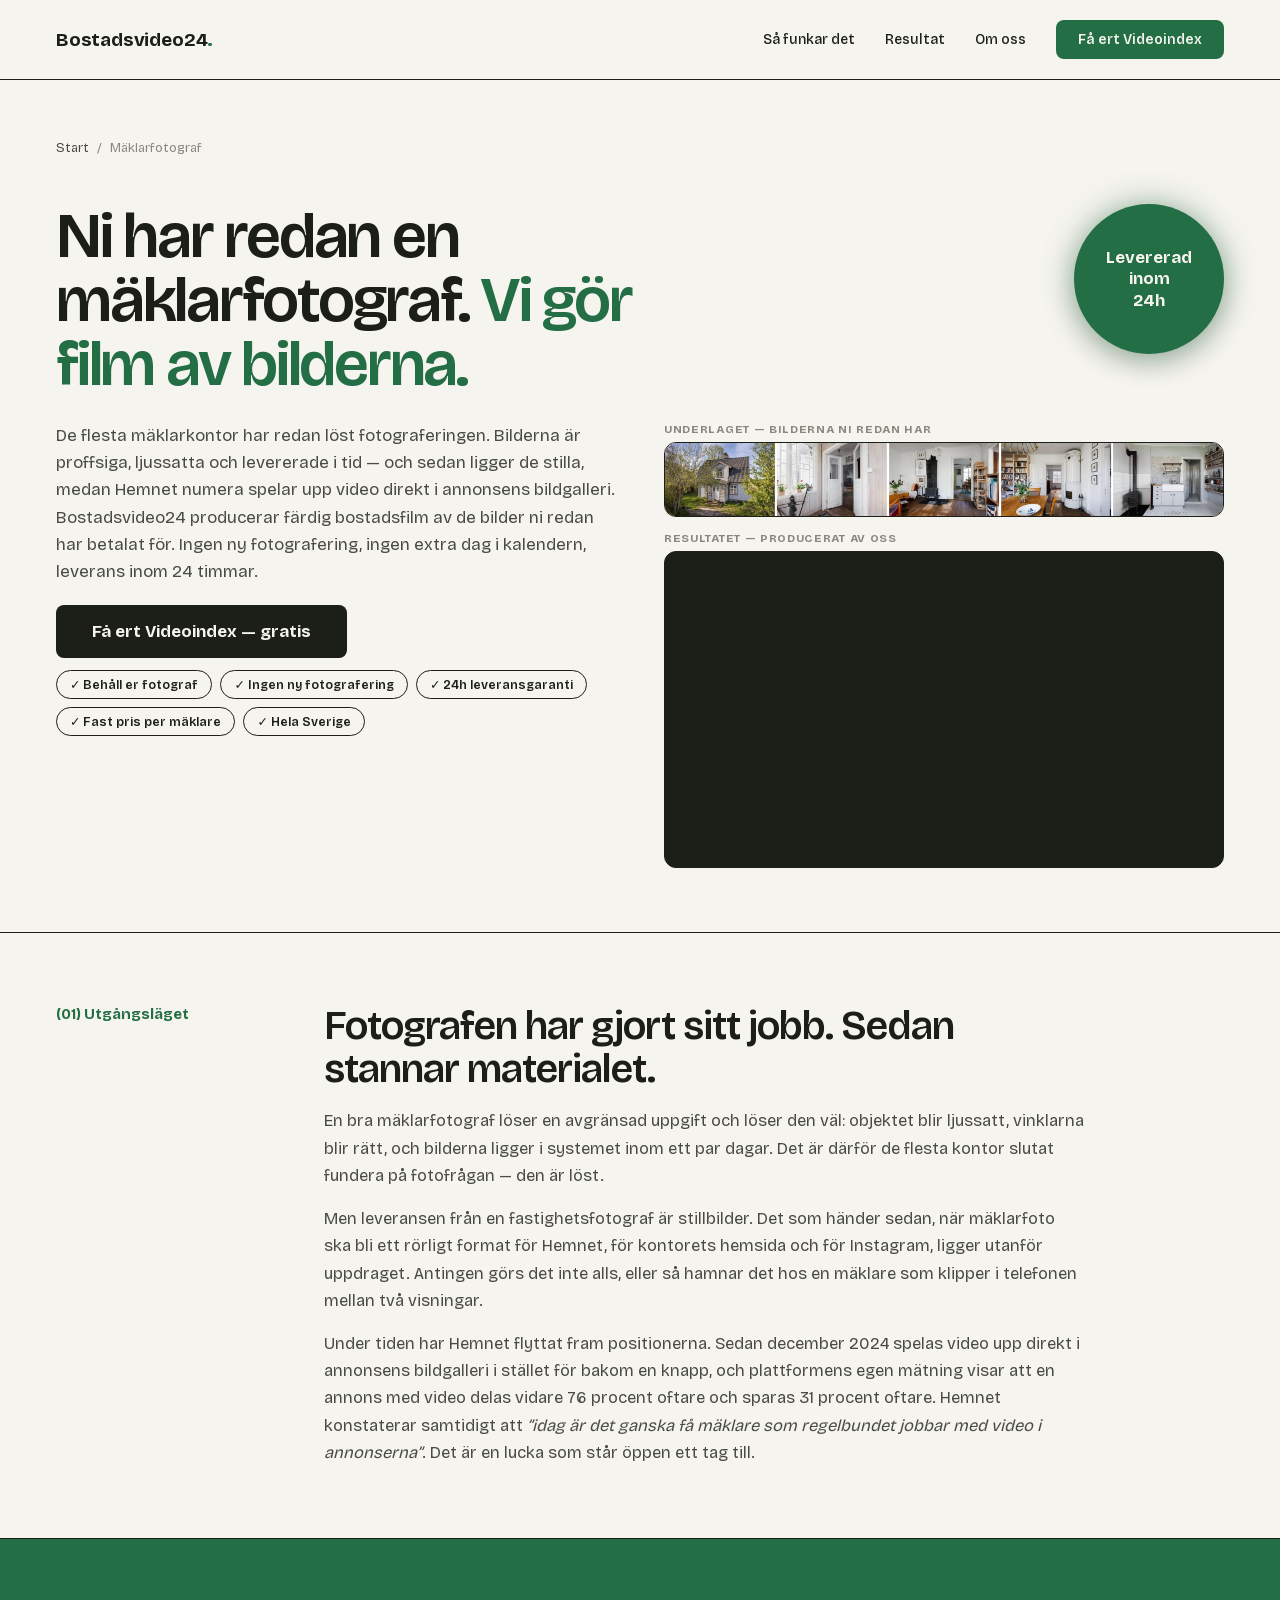
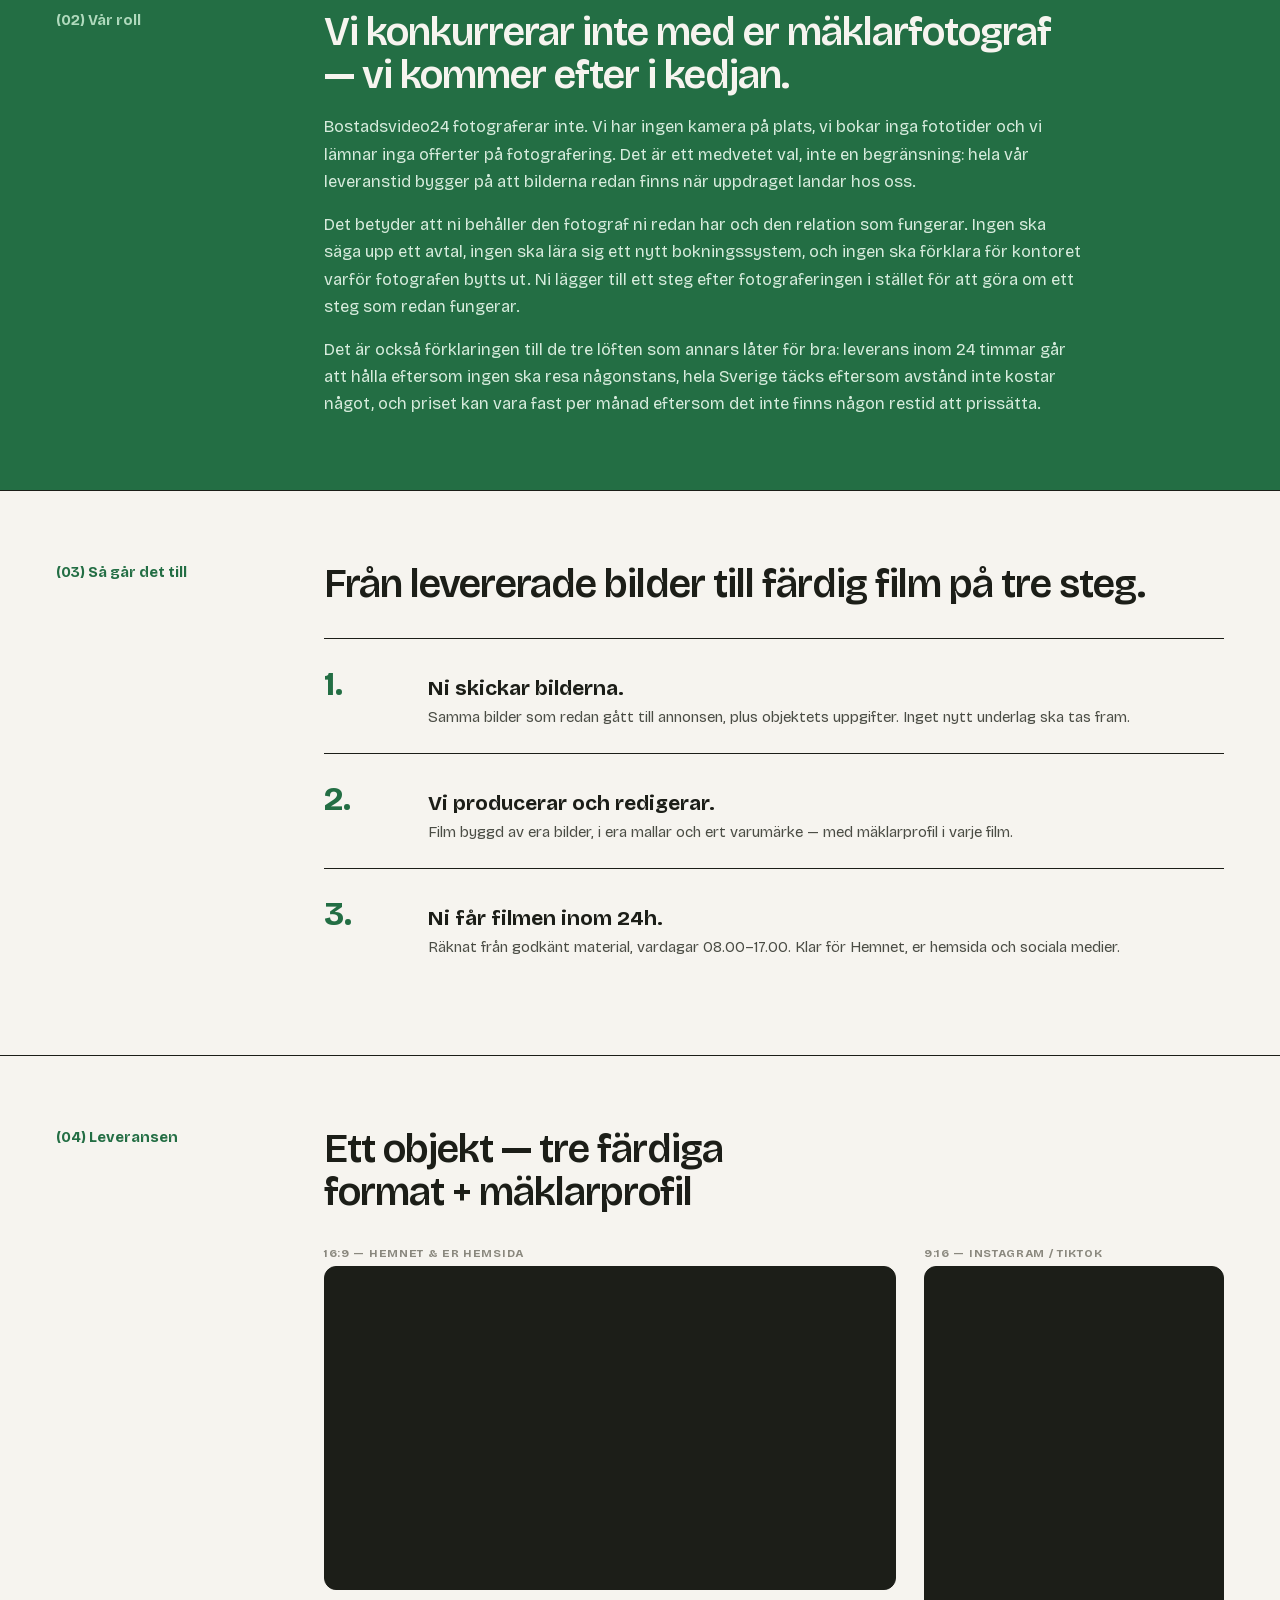
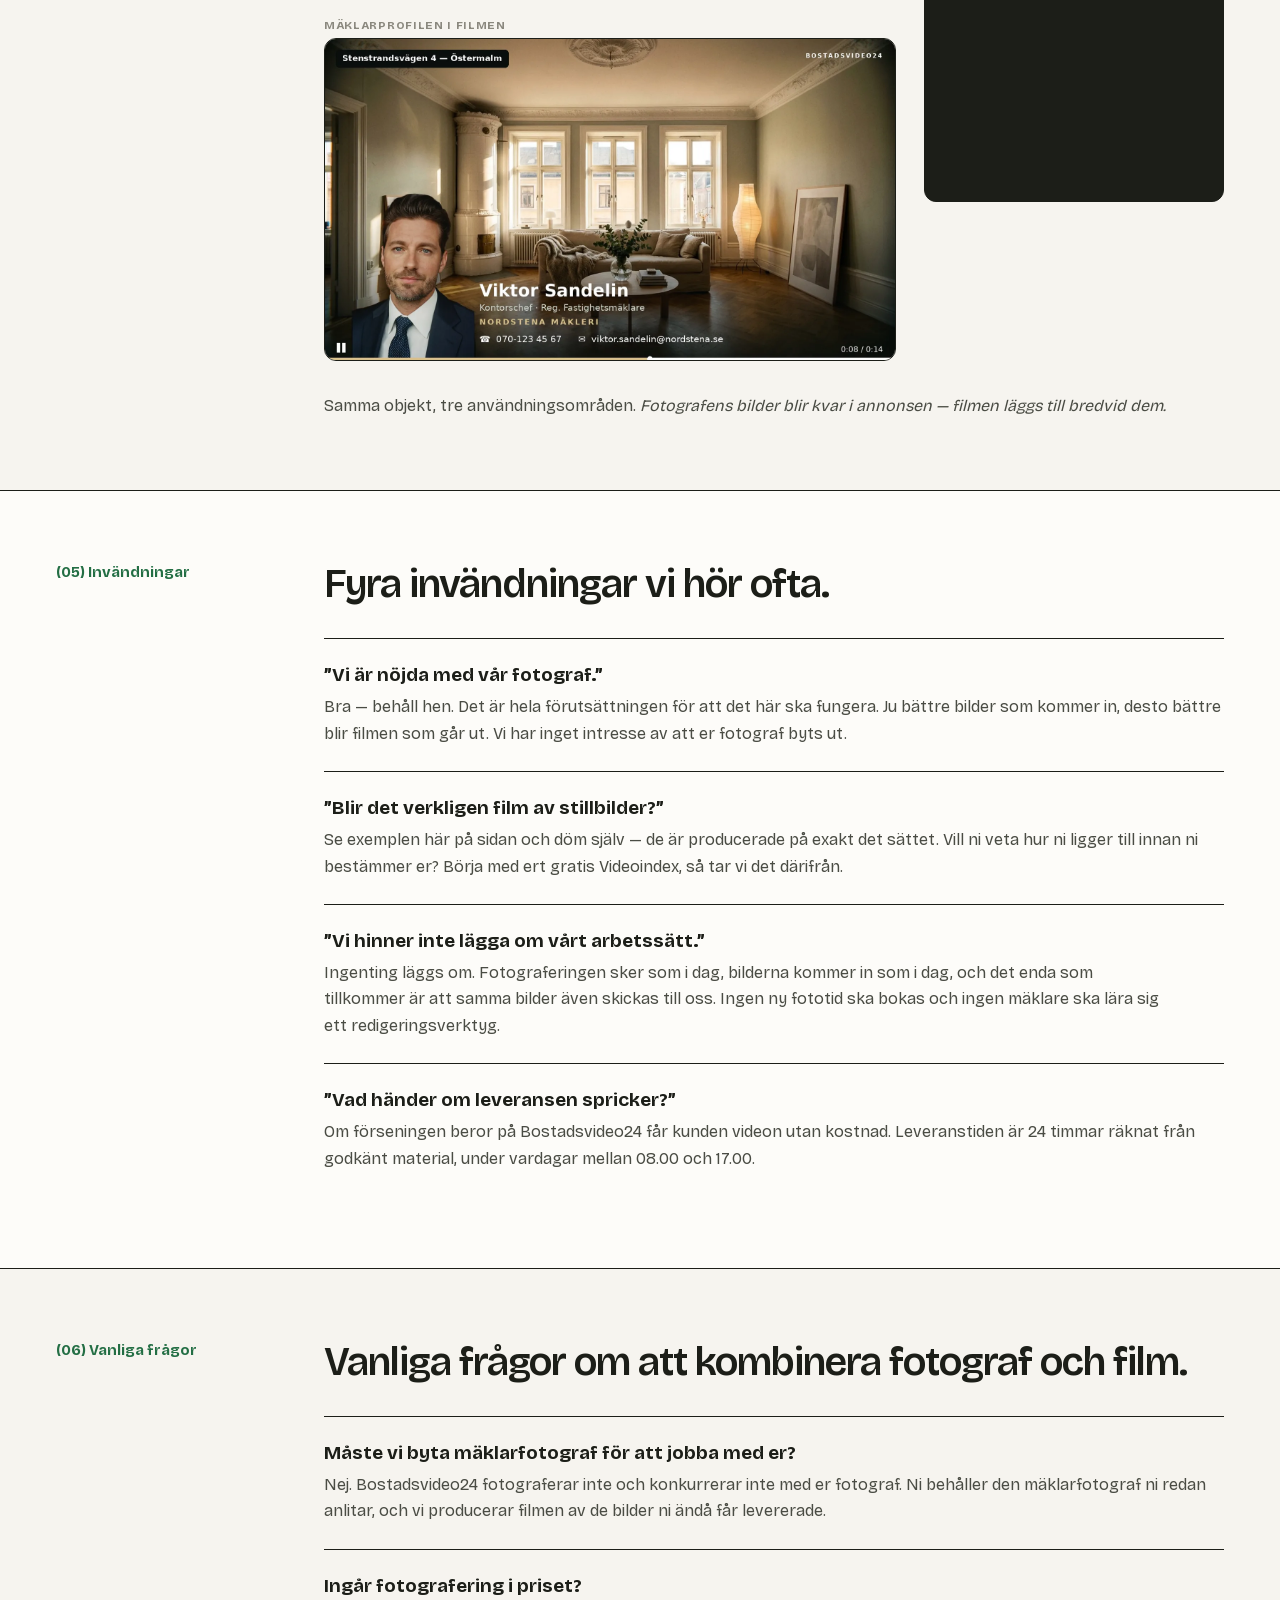
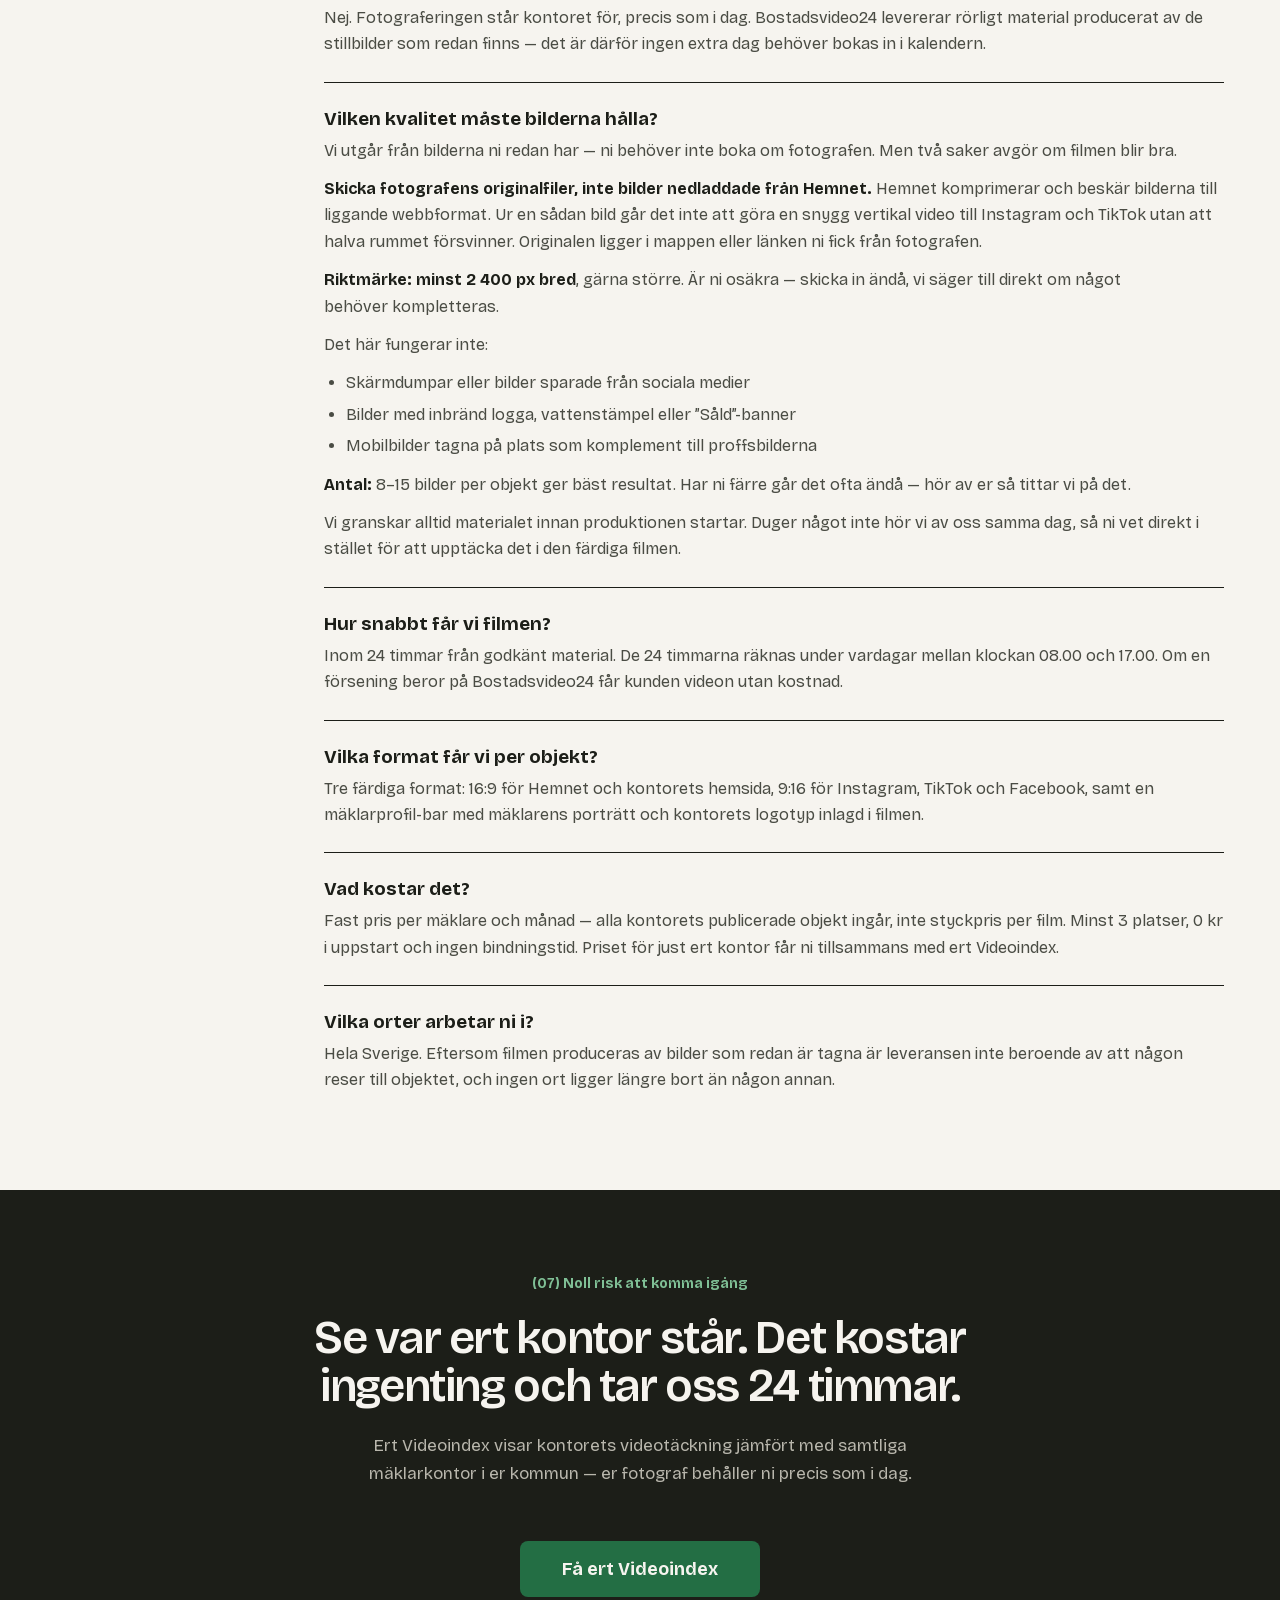
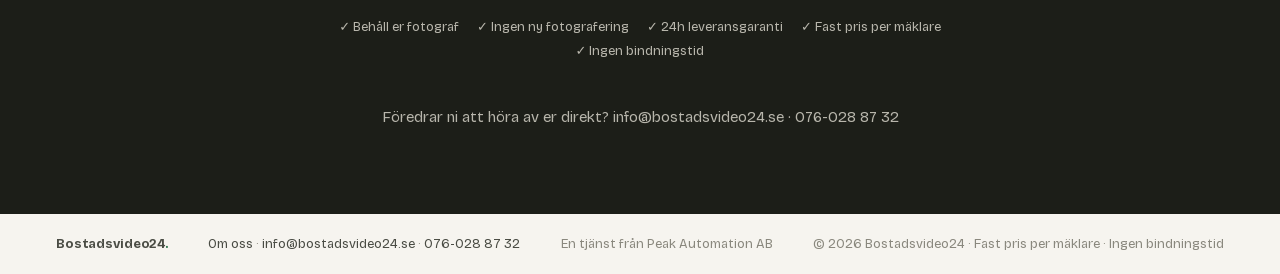
==== commit 7071d8c5: "Ta bort prisavsnittet och prislänken från sajten Prislistan ligger inte längre publikt. Borttaget:  " ====
--- a/maklarfotograf.html
+++ b/maklarfotograf.html
@@ -120,7 +120,7 @@
           "name": "Vad kostar det?",
           "acceptedAnswer": {
             "@type": "Answer",
-            "text": "Fast pris per mäklare och månad — alla kontorets publicerade objekt ingår. Kontor med 3–5 mäklare betalar 2 400 kr per mäklare och månad, 6–9 mäklare 2 100 kr och 10 eller fler 1 900 kr. Alla priser exkl. moms. Minst 3 platser, 0 kr i uppstart och ingen bindningstid."
+            "text": "Fast pris per mäklare och månad — alla kontorets publicerade objekt ingår, inte styckpris per film. Minst 3 platser, 0 kr i uppstart och ingen bindningstid. Priset för just ert kontor får ni tillsammans med ert Videoindex."
           }
         },
         {
@@ -144,7 +144,7 @@
   <nav class="nav">
     <a href="/" class="logo">Bostadsvideo24<span class="logo-dot">.</span></a>
     <div class="nav-links">
-      <a href="/#process">Så funkar det</a><a href="/#resultat">Resultat</a><a href="/#priser">Priser</a><a href="/om-oss">Om oss</a>
+      <a href="/#process">Så funkar det</a><a href="/#resultat">Resultat</a><a href="/om-oss">Om oss</a>
       <a href="/#videoindex" class="btn-nav">Få ert Videoindex</a>
     </div>
   </nav>
@@ -263,37 +263,10 @@
     </div>
   </section>
 
-  <!-- (05) Priser -->
-  <section id="priser" class="section">
-    <div class="section-grid pricing-head">
-      <span class="section-label">(05) Vad det kostar</span>
-      <h2>Ett fast pris per mäklare. Alla era objekt ingår.</h2>
-    </div>
-    <div class="section-grid">
-      <span></span>
-      <div class="section-body" style="max-width: 860px;">
-        <div class="price-table-wrap">
-          <table class="price-table">
-            <thead>
-              <tr><th scope="col">Kontorets storlek</th><th scope="col">Pris per mäklare och månad</th><th scope="col">Exempel</th></tr>
-            </thead>
-            <tbody>
-              <tr><td>3–5 mäklare</td><td class="pt-price">2 400 kr</td><td class="pt-ex">5 mäklare = 12 000 kr/mån</td></tr>
-              <tr><td>6–9 mäklare</td><td class="pt-price">2 100 kr</td><td class="pt-ex">8 mäklare = 16 800 kr/mån</td></tr>
-              <tr><td>10+ mäklare</td><td class="pt-price">1 900 kr</td><td class="pt-ex">12 mäklare = 22 800 kr/mån</td></tr>
-            </tbody>
-          </table>
-        </div>
-        <p class="price-note">Alla priser exkl. moms. Minst 3 platser. Rimlig användning: upp till 4 publicerade objekt per mäklare och månad. Uppstart och mallbygge i ert varumärke: 0 kr. Ingen bindningstid — 30 dagars uppsägning.</p>
-        <p class="section-text"><a href="/#priser"><strong>Se jämförelsen mot styckköpt film och hela räkneexemplet →</strong></a></p>
-      </div>
-    </div>
-  </section>
-
-  <!-- (06) Invändningar -->
+  <!-- (05) Invändningar -->
   <section class="section section--card-bg">
     <div class="section-grid">
-      <span class="section-label">(06) Invändningar</span>
+      <span class="section-label">(05) Invändningar</span>
       <div class="faq">
         <h2>Fyra invändningar vi hör ofta.</h2>
         <div>
@@ -318,10 +291,10 @@
     </div>
   </section>
 
-  <!-- (07) Vanliga frågor -->
+  <!-- (06) Vanliga frågor -->
   <section id="fragor" class="section">
     <div class="section-grid">
-      <span class="section-label">(07) Vanliga frågor</span>
+      <span class="section-label">(06) Vanliga frågor</span>
       <div class="faq">
         <h2>Vanliga frågor om att kombinera fotograf och film.</h2>
         <div>
@@ -357,7 +330,7 @@
           </div>
           <div class="faq-item">
             <h3>Vad kostar det?</h3>
-            <p>Fast pris per mäklare och månad — alla kontorets publicerade objekt ingår. Kontor med 3–5 mäklare betalar 2 400 kr per mäklare och månad, 6–9 mäklare 2 100 kr och 10 eller fler 1 900 kr. Alla priser exkl. moms. Minst 3 platser, 0 kr i uppstart och ingen bindningstid.</p>
+            <p>Fast pris per mäklare och månad — alla kontorets publicerade objekt ingår, inte styckpris per film. Minst 3 platser, 0 kr i uppstart och ingen bindningstid. Priset för just ert kontor får ni tillsammans med ert Videoindex.</p>
           </div>
           <div class="faq-item">
             <h3>Vilka orter arbetar ni i?</h3>
@@ -368,10 +341,10 @@
     </div>
   </section>
 
-  <!-- (08) Avslutande CTA -->
+  <!-- (07) Avslutande CTA -->
   <section id="boka" class="final-cta">
     <div class="final-cta-inner">
-      <span class="section-label">(08) Noll risk att komma igång</span>
+      <span class="section-label">(07) Noll risk att komma igång</span>
       <h2>Se var ert kontor står. Det kostar ingenting och tar oss 24 timmar.</h2>
       <p class="cta-lead">Ert Videoindex visar kontorets videotäckning jämfört med samtliga mäklarkontor i er kommun — er fotograf behåller ni precis som i dag.</p>
       <a href="/#videoindex" class="btn-cta">Få ert Videoindex</a>
--- a/assets/css/style.css
+++ b/assets/css/style.css
@@ -434,6 +434,9 @@
   .hero { padding-top: 40px; padding-bottom: 48px; }
   .section { padding-top: 52px; padding-bottom: 52px; }
   .hero-top { flex-direction: column-reverse; align-items: flex-start; }
+  /* Badgen kostar ~200px ovanför H1 på mobil — tiden bärs redan av H1:n
+     och telefonens "Levererad 24h"-tagg (spec §1: H1 + CTA ska äga ATF). */
+  .badge-24h { display: none; }
   .hero h1 { font-size: 36px; }
   .step { grid-template-columns: 56px 1fr; gap: 14px; }
   .footer { justify-content: center; text-align: center; }
@@ -479,14 +482,16 @@
 .novideo { font-size: 11.5px; font-weight: 600; color: var(--faint); padding: 4px 6px; }
 
 /* ---------- Hero: telefonram + leverans-tagg ---------- */
-.phone-wrap { position: relative; max-width: 250px; margin: 0 auto; }
+/* OBS: ingen margin:auto här — auto-marginal på tväraxeln i flex-kolumnen
+   stoppar stretch och kollapsar bredden till innehållet (= 0, knappen är absolut). */
+.phone-wrap { position: relative; width: 100%; max-width: 250px; }
 .phone {
   border: var(--border); border-radius: 26px; padding: 10px; background: var(--ink);
   box-shadow: 6px 6px 0 var(--accent-pale);
 }
 .phone .media-frame--vertical { border: none; border-radius: 18px; }
 .deliver-tag {
-  position: absolute; top: -14px; right: -12px; z-index: 2;
+  position: absolute; top: 10px; right: -10px; z-index: 2;
   background: var(--accent); color: var(--bg);
   font-size: 12.5px; font-weight: 700; padding: 7px 14px; border-radius: 99px;
   box-shadow: 0 6px 16px rgba(28, 30, 24, 0.22);
@@ -541,8 +546,11 @@
 /* ---------- Videoindex-sektionen: tvåspalt + punktlista ---------- */
 .vi-grid2 { display: grid; grid-template-columns: 1fr 420px; gap: 44px; align-items: start; }
 .vi-list { margin: 0; padding: 0; list-style: none; display: flex; flex-direction: column; gap: 12px; font-size: 16.5px; line-height: 1.55; }
-.vi-list li { display: flex; gap: 10px; }
-.vi-list .check { flex: none; }
+/* OBS: li får inte vara flex — textnoderna runt <strong> blir då egna
+   anonyma flex-items och texten sprids ut med luckor. Bocken ligger
+   absolut i stället, så innehållet flödar som vanlig text. */
+.vi-list li { position: relative; padding-left: 26px; }
+.vi-list .check { position: absolute; left: 0; top: 0; }
 .section--solution .vi-list { color: var(--accent-paler); }
 .section--solution .vi-list .check { color: var(--bg); }
 .section--solution .footnote { color: var(--accent-pale); }
@@ -616,7 +624,6 @@
 @media (max-width: 960px) {
   .hero-stats { grid-template-columns: repeat(3, 1fr); }
   .hero-media-grid { grid-template-columns: 1fr; }
-  .phone-wrap { margin: 0; }
   .deliver-tag { right: 10px; }
 }
 @media (max-width: 720px) {
